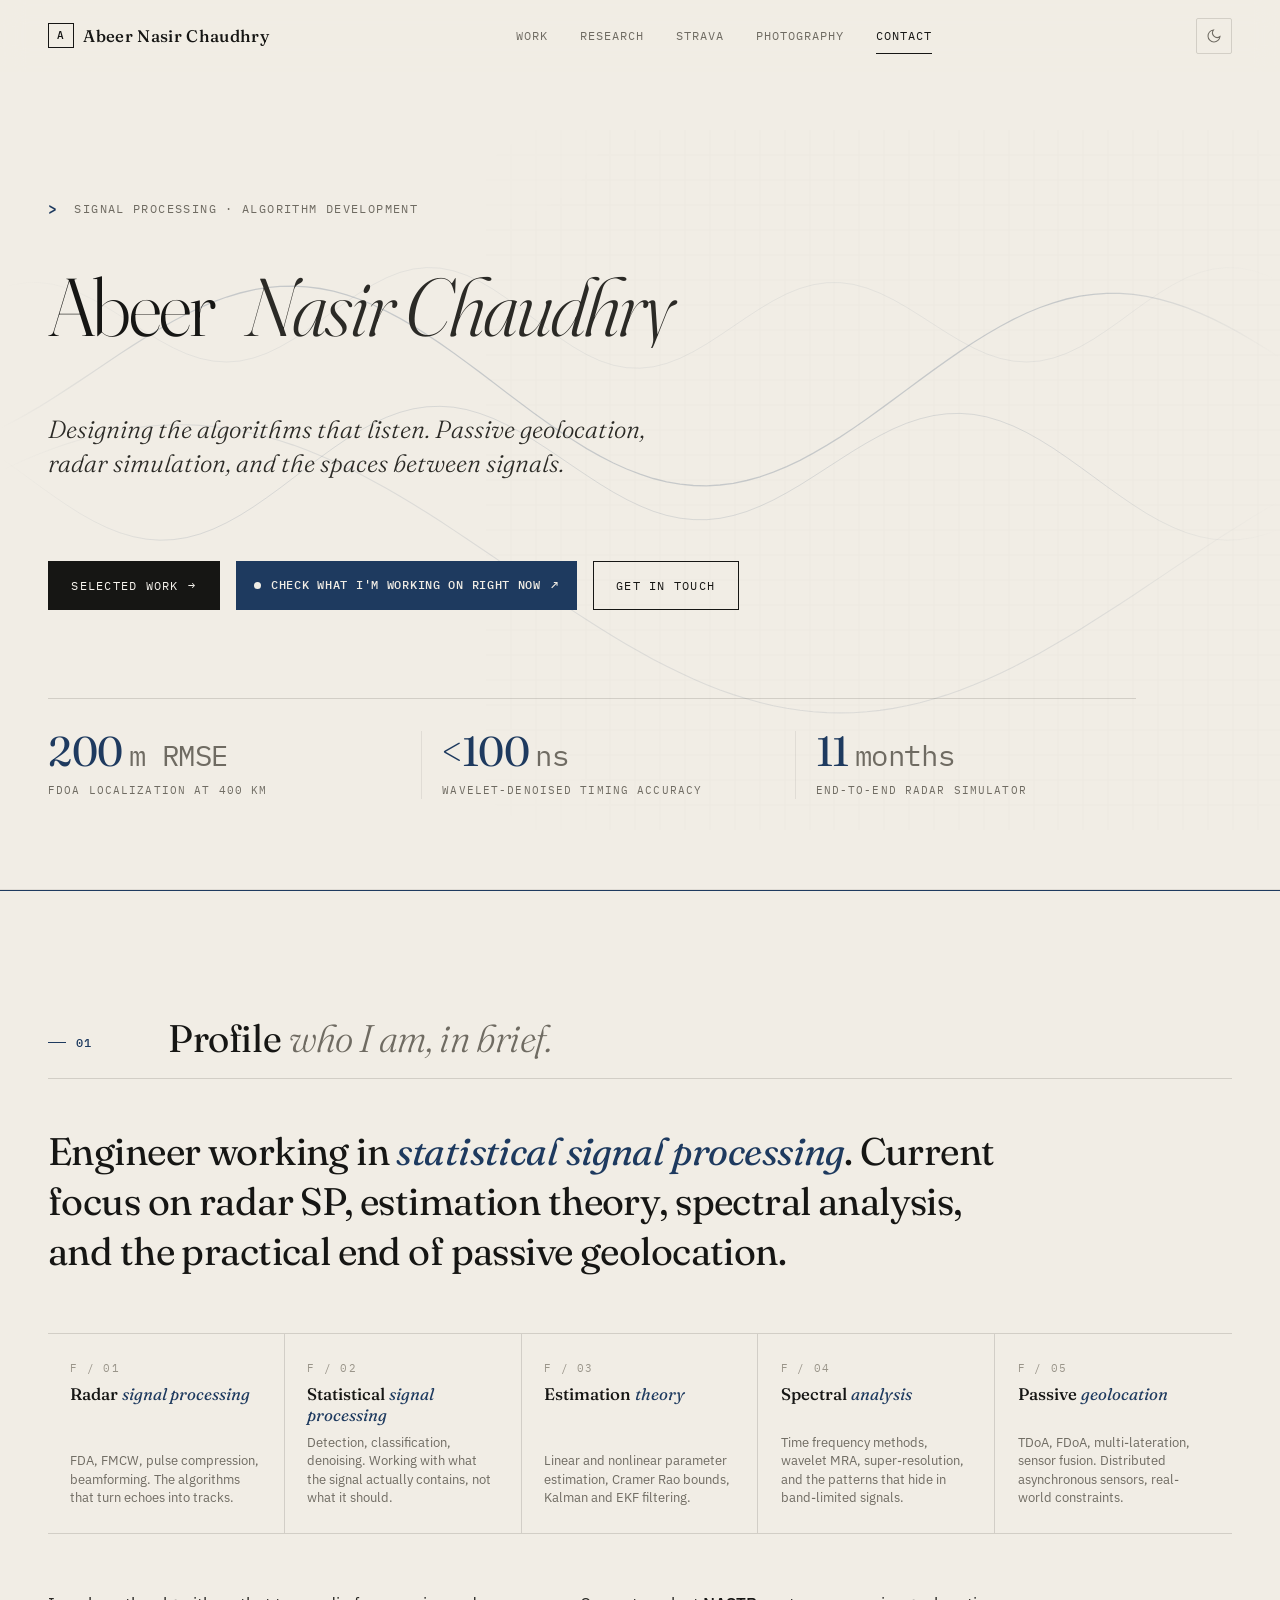
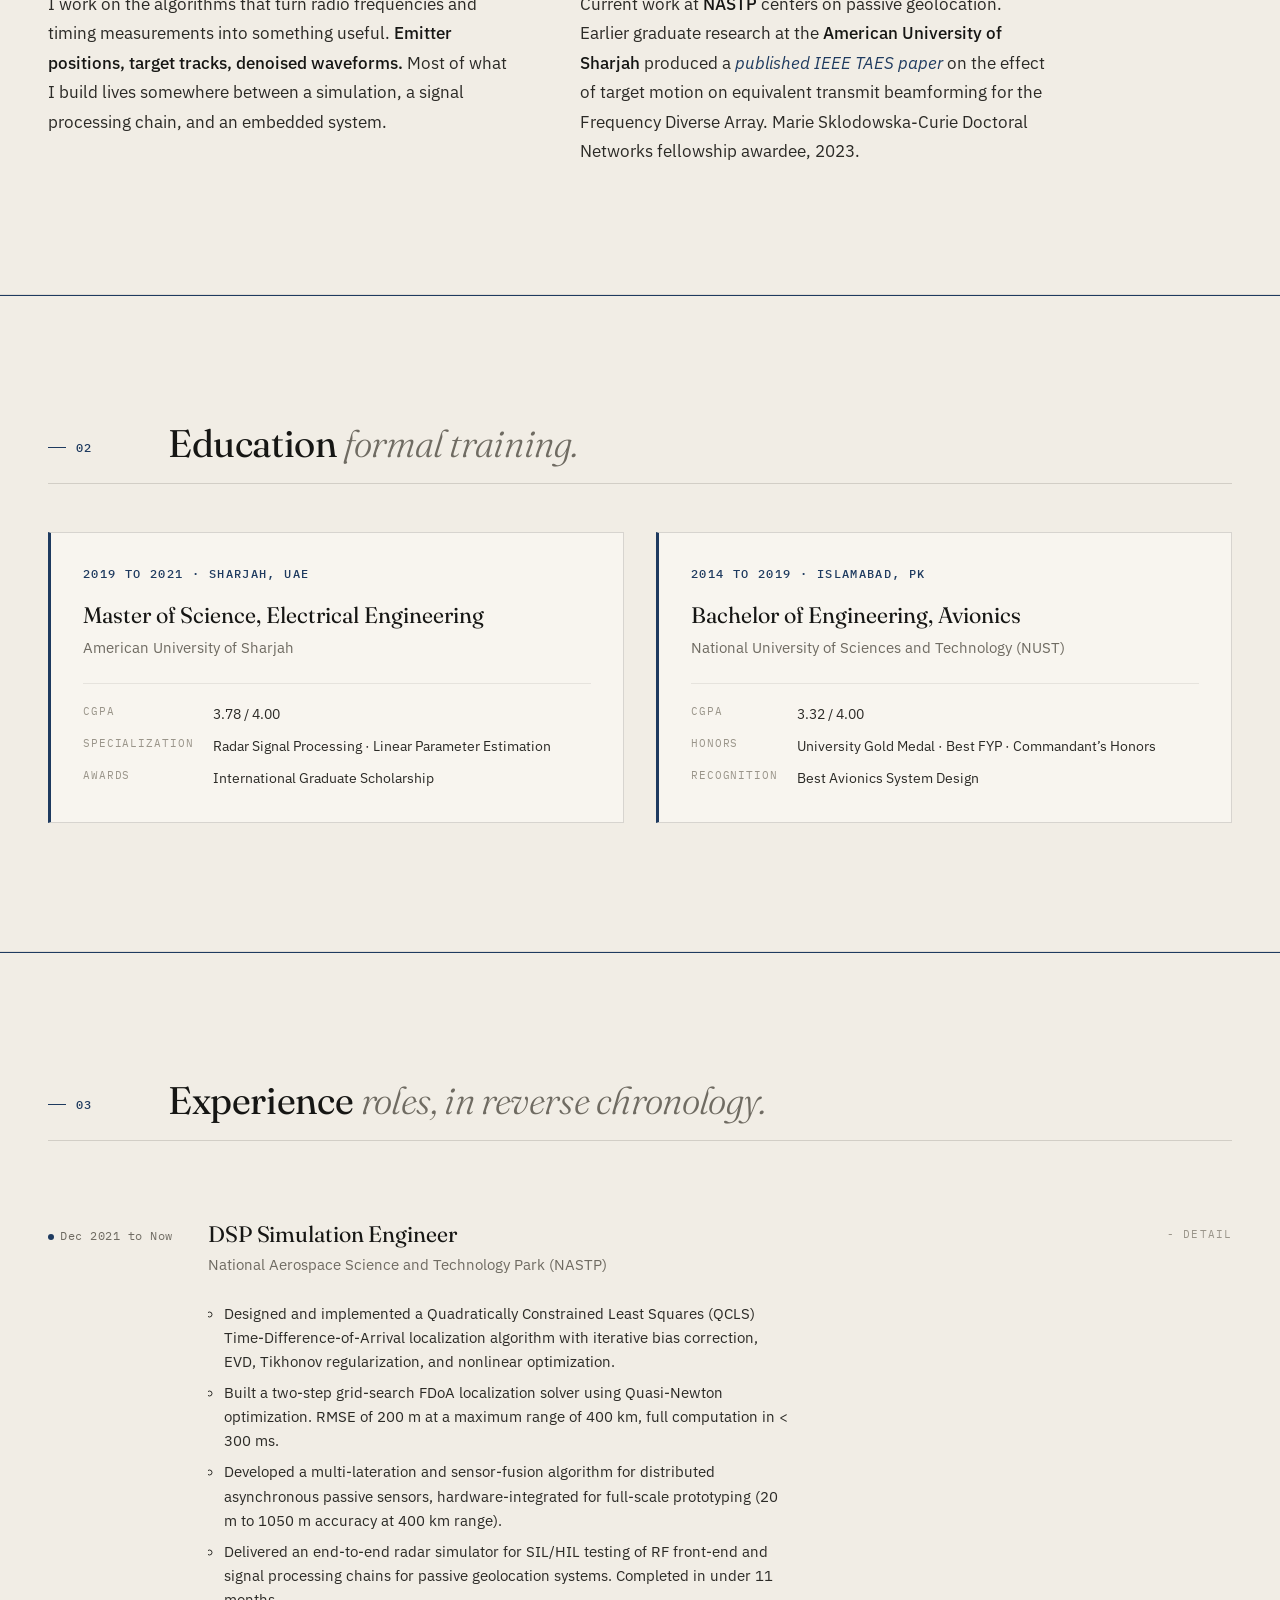
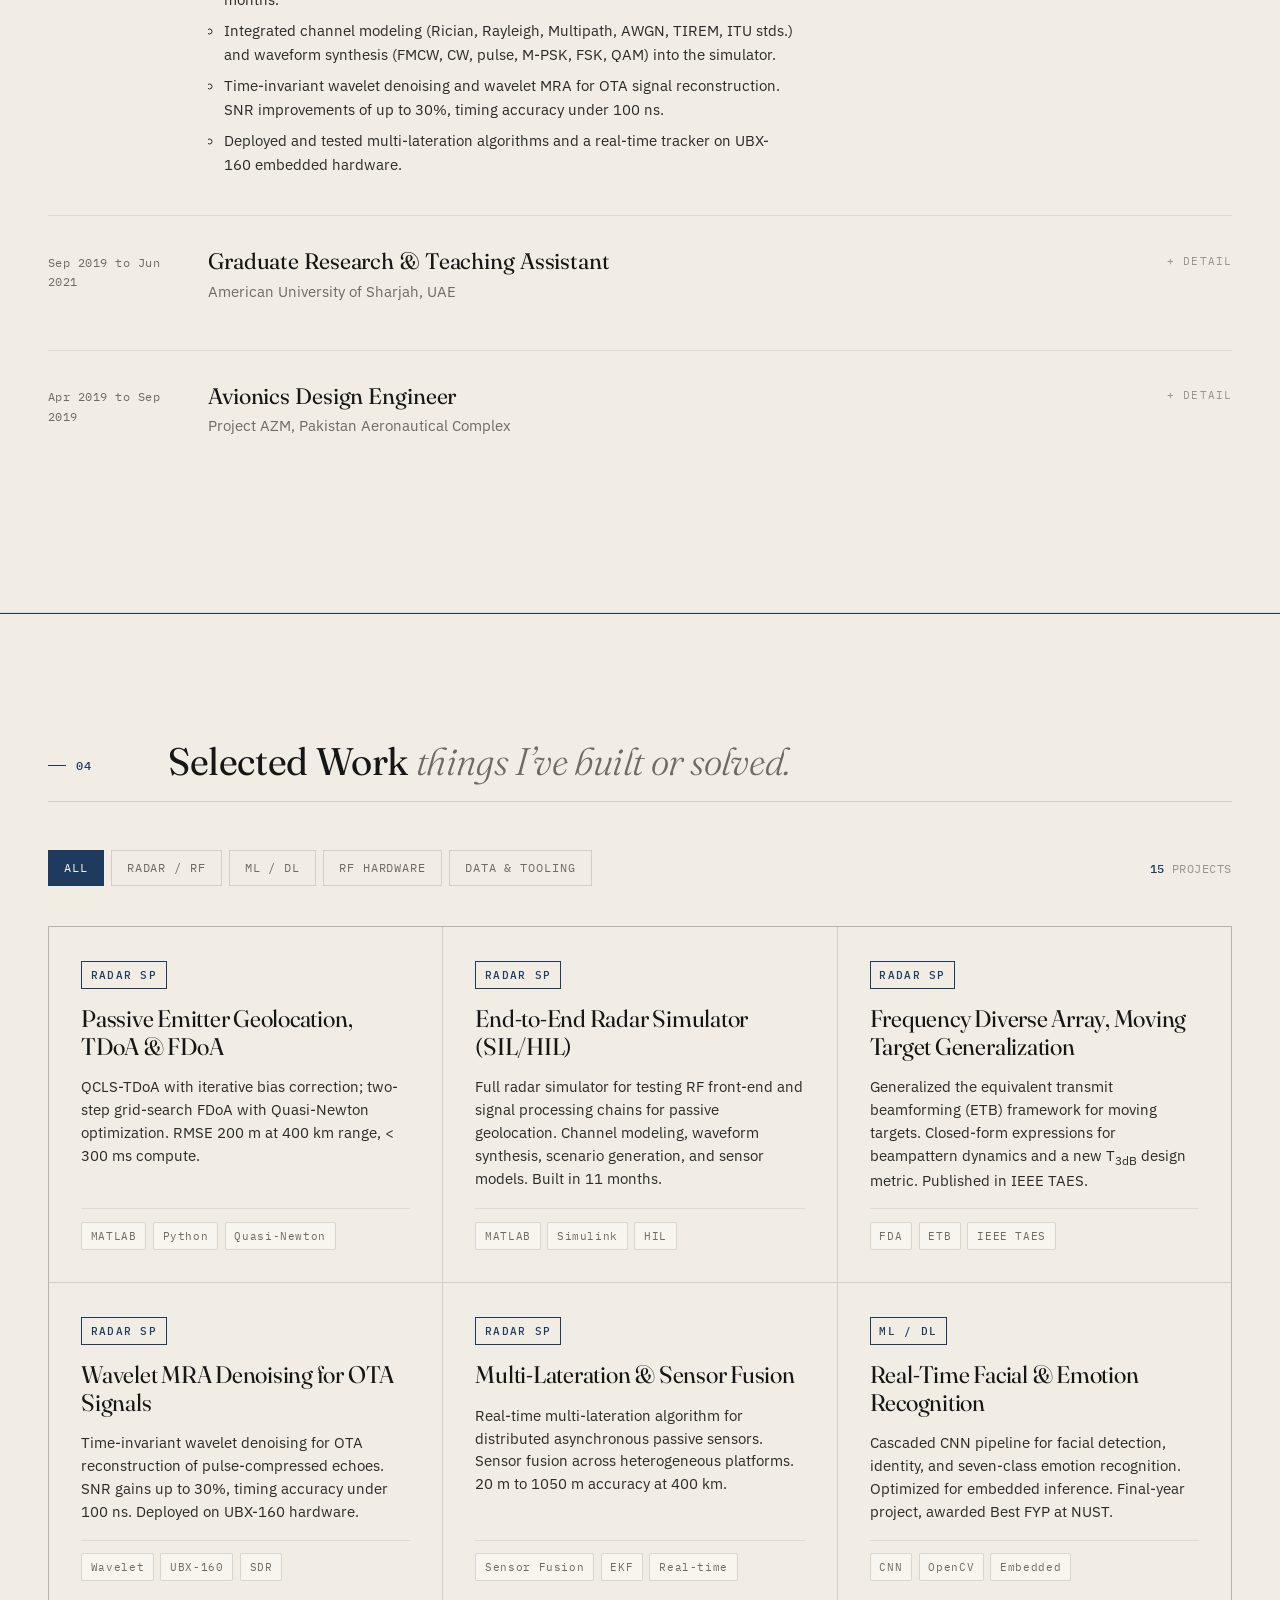
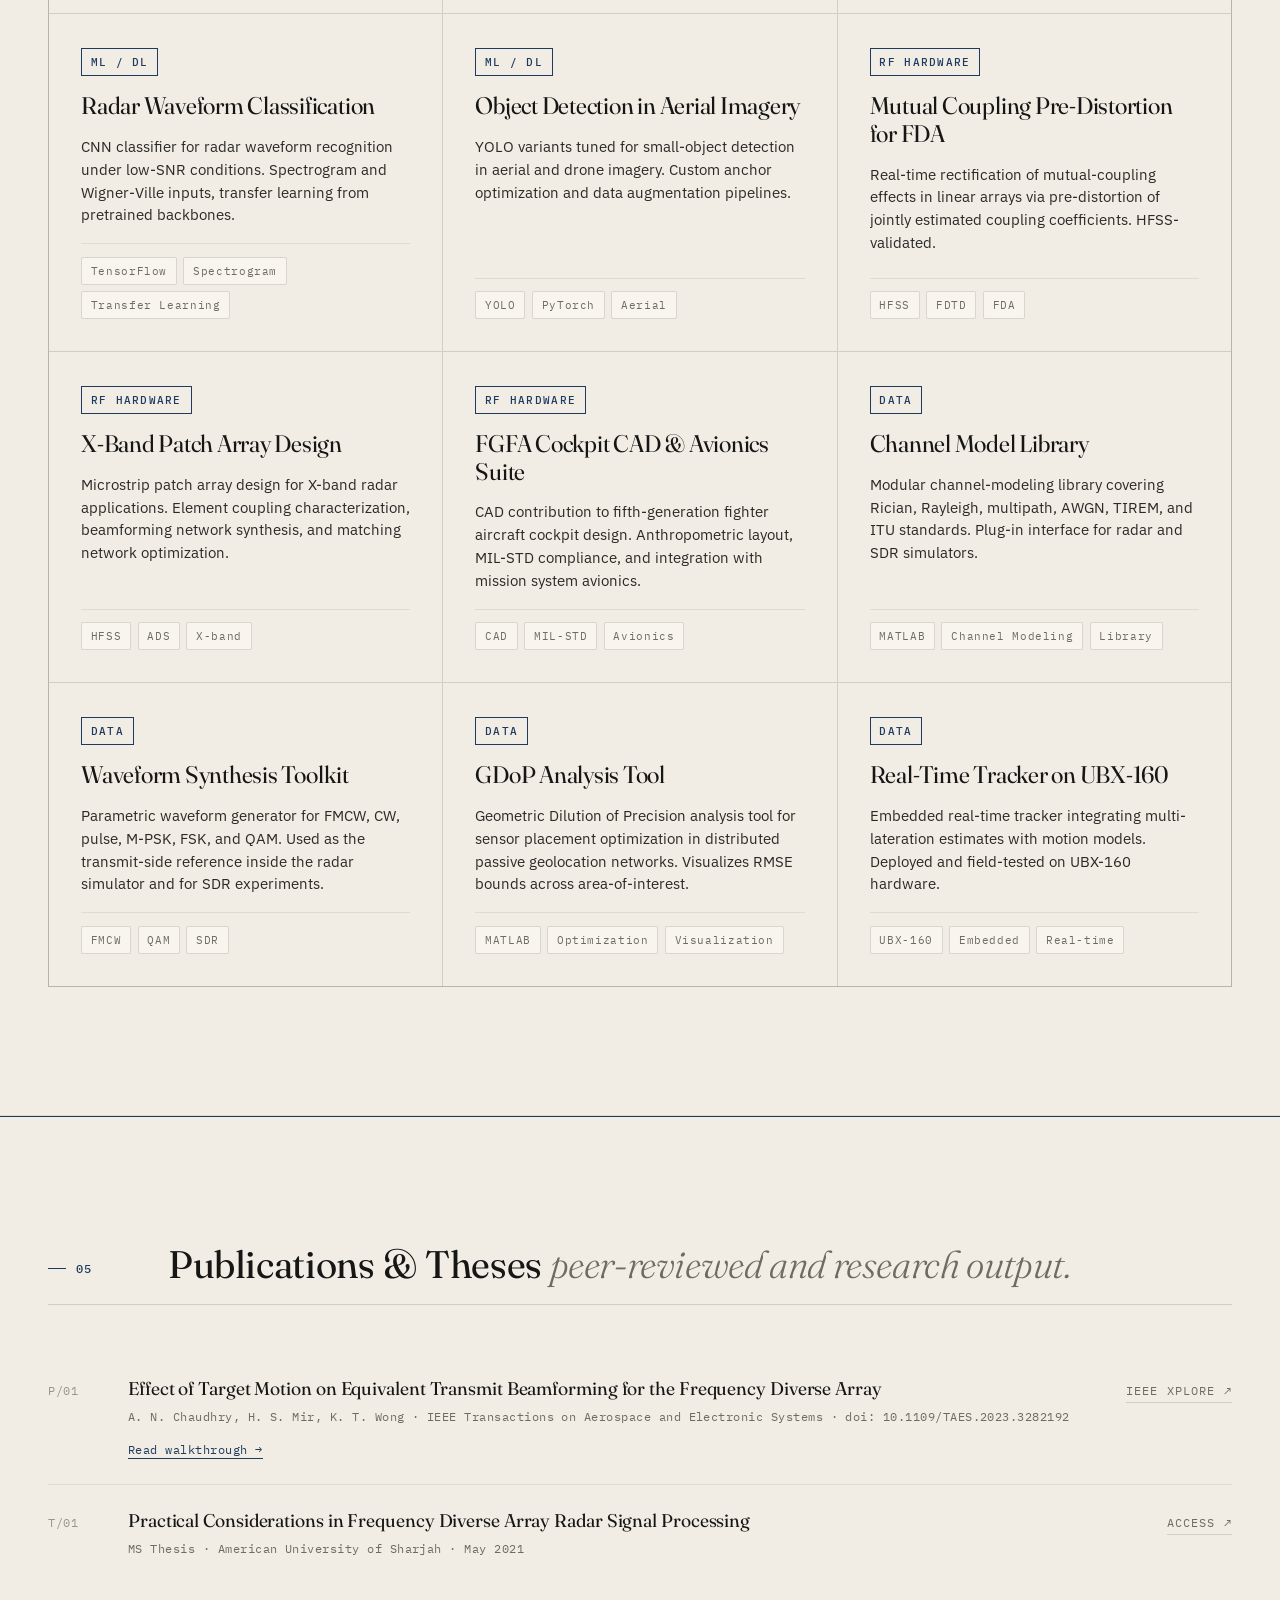
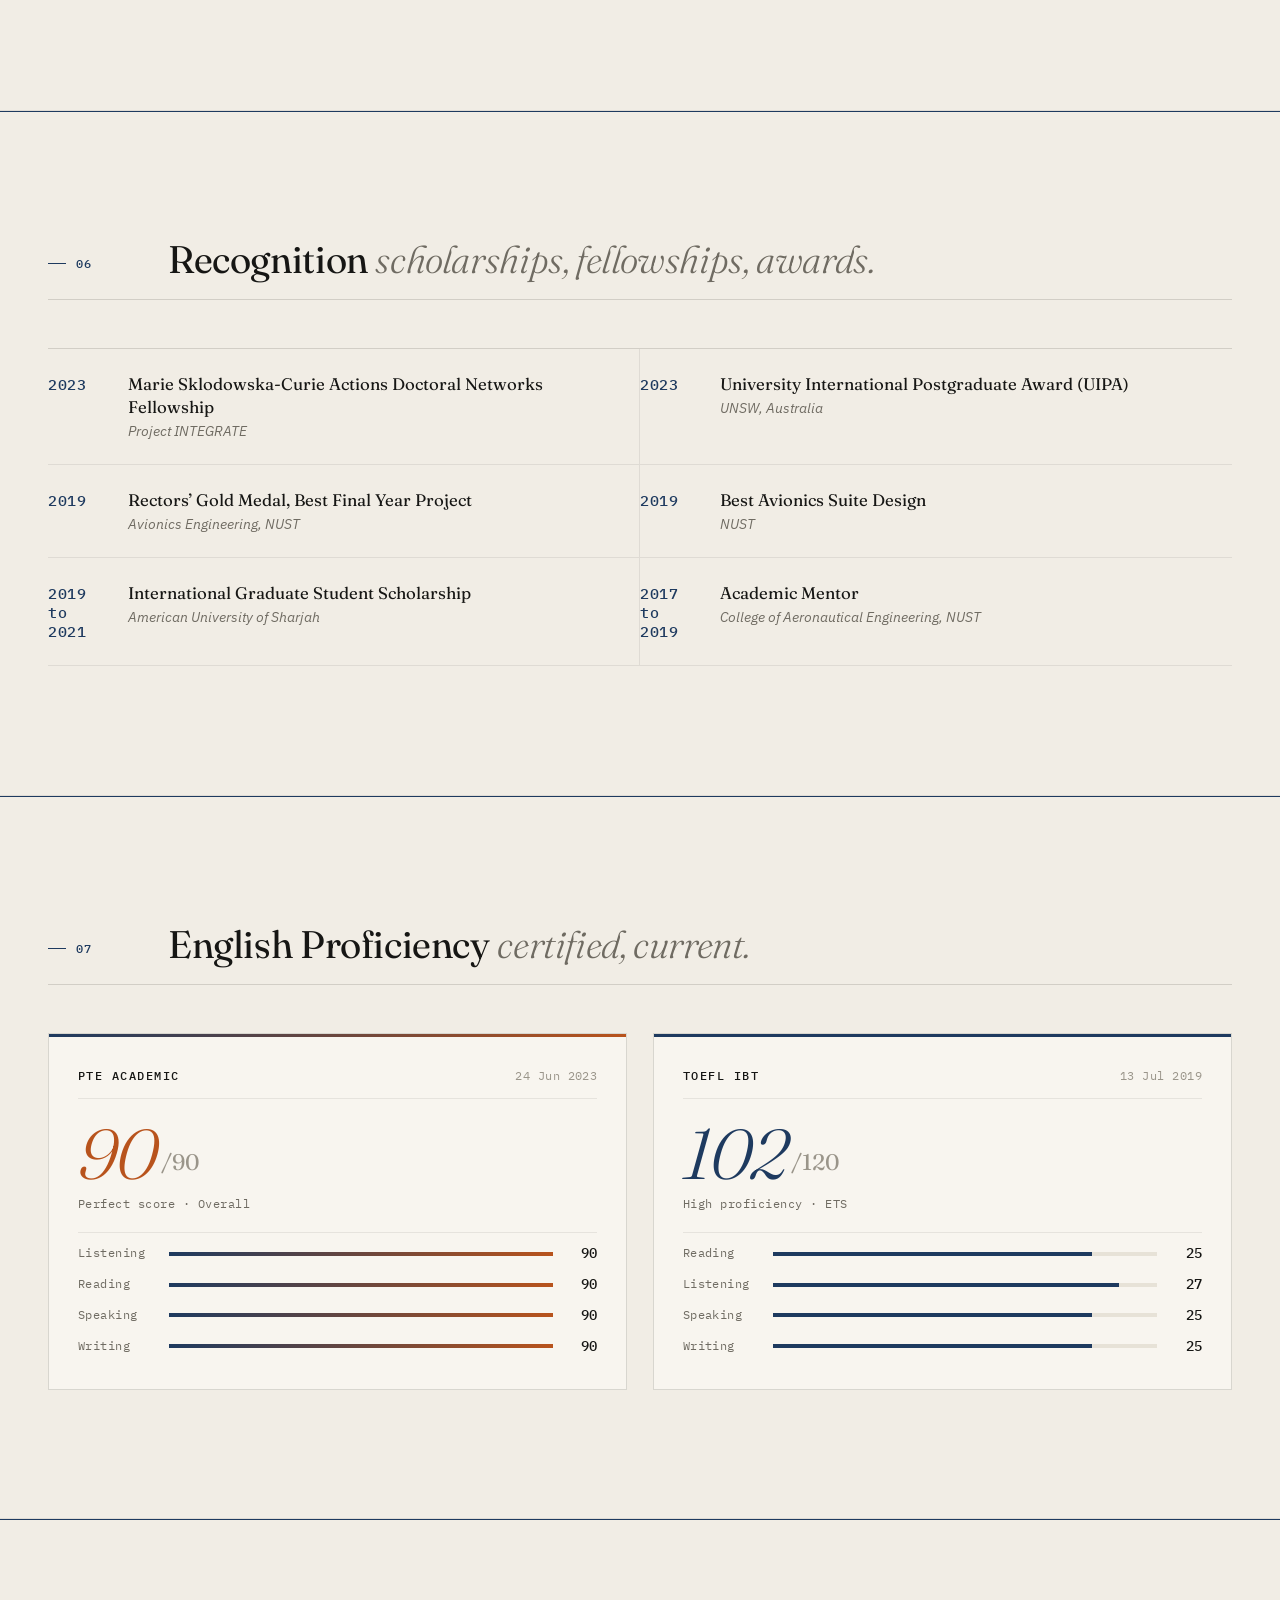
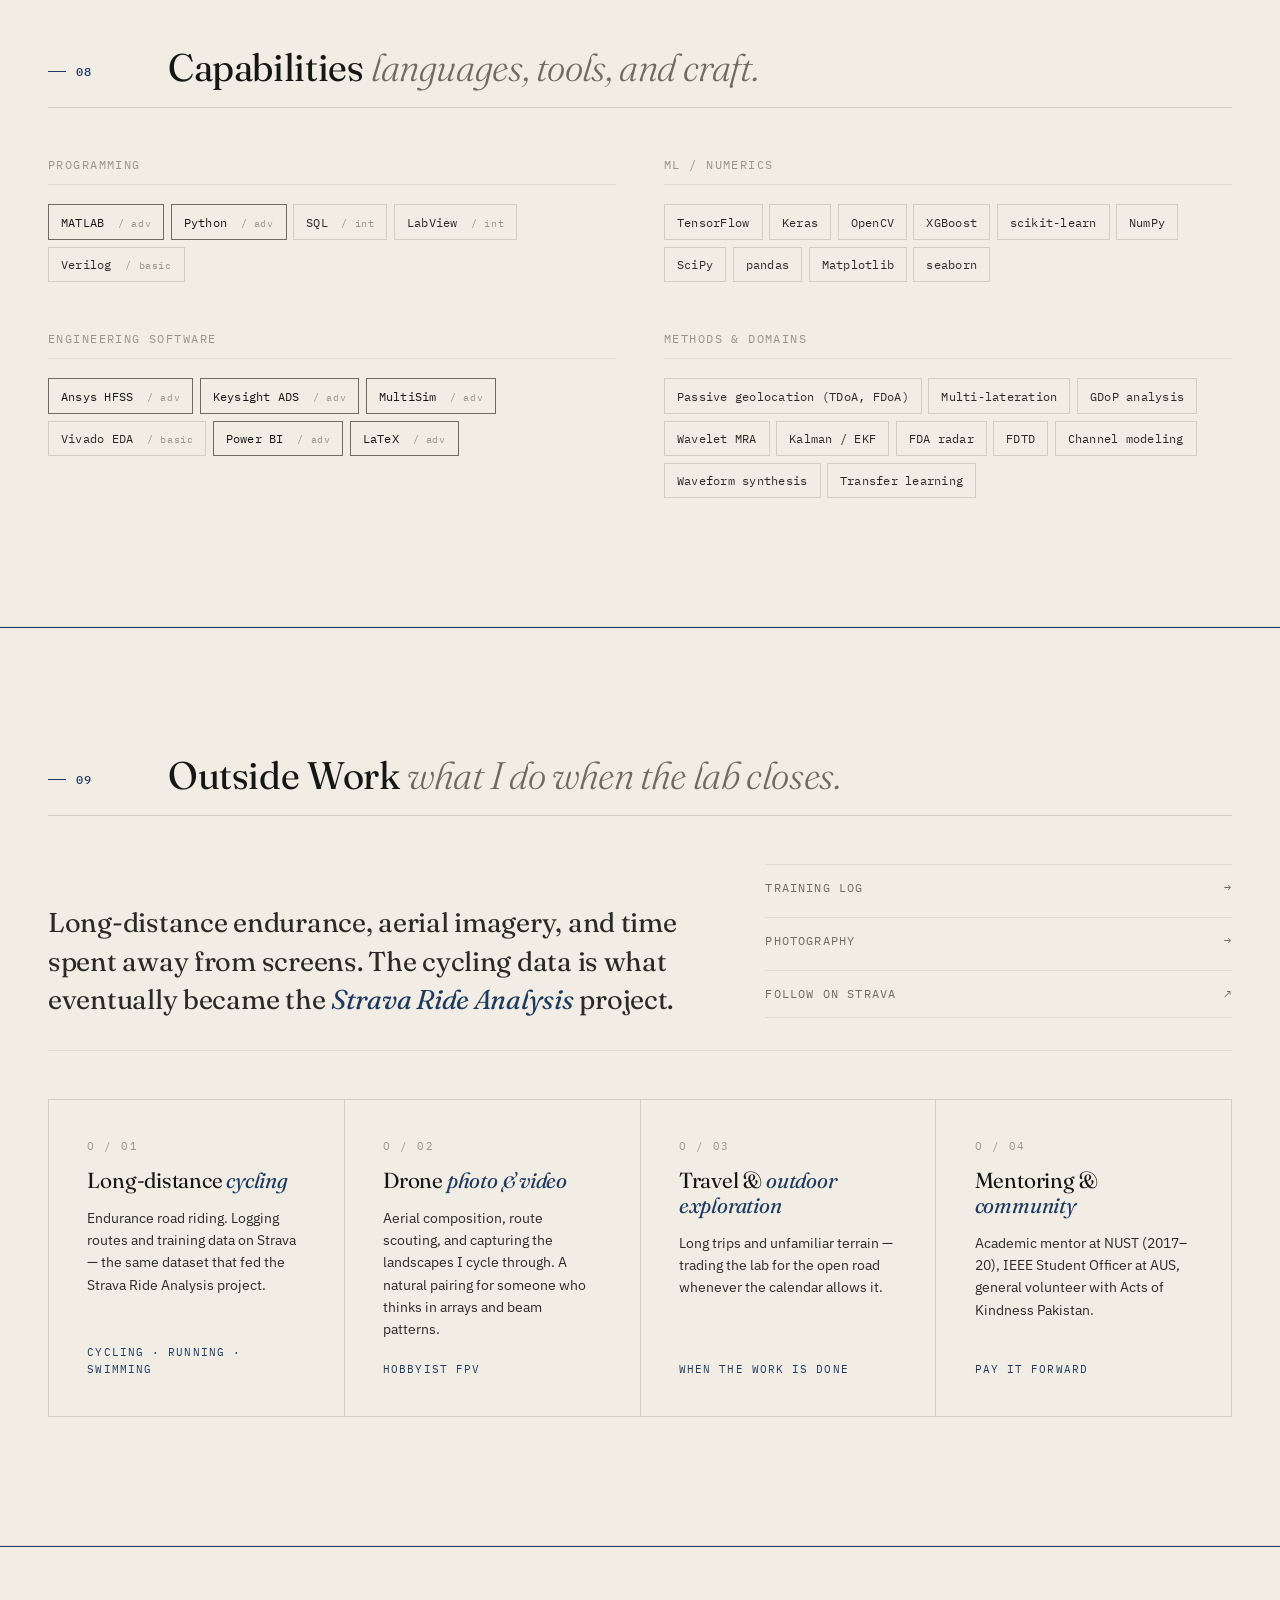
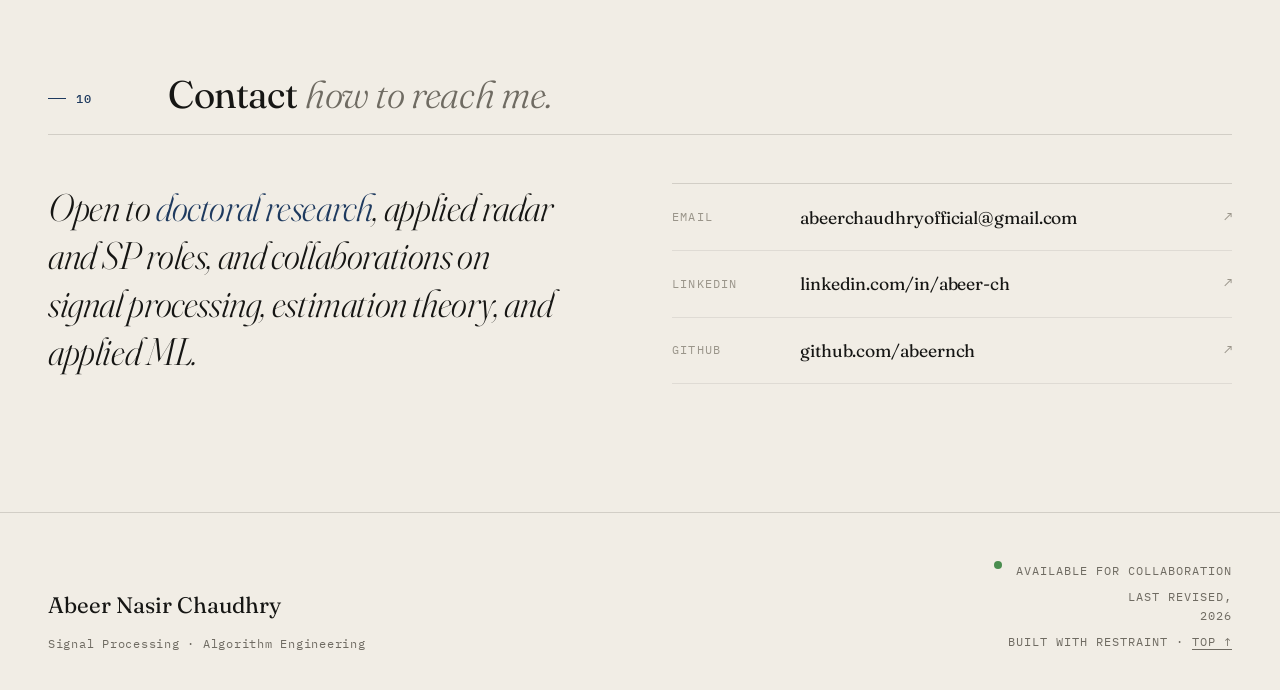
==== index.html @ ba949cbe "Rewrite portfolio site" ====
<!DOCTYPE html>
<html lang="en">
<head>
  <meta charset="UTF-8" />
  <meta name="viewport" content="width=device-width, initial-scale=1.0" />
  <title>Abeer Nasir Chaudhry · Signal Processing &amp; Algorithm Engineer</title>
  <meta name="description" content="Abeer Nasir Chaudhry. Signal processing and algorithm development engineer. Radar SP, statistical signal processing, estimation theory, spectral analysis, and geolocation." />
  <link rel="stylesheet" href="styles.css" />
  <link rel="icon" href="data:image/svg+xml,%3Csvg xmlns='http://www.w3.org/2000/svg' viewBox='0 0 32 32'%3E%3Crect width='32' height='32' fill='%23F1EDE5'/%3E%3Ctext x='16' y='22' text-anchor='middle' font-family='Georgia,serif' font-size='18' fill='%23161614'%3EA%3C/text%3E%3C/svg%3E" />
  <script>
    (function() {
      var stored = localStorage.getItem('theme');
      var sysDark = window.matchMedia && window.matchMedia('(prefers-color-scheme: dark)').matches;
      var theme = stored || (sysDark ? 'dark' : 'light');
      document.documentElement.setAttribute('data-theme', theme);
    })();
  </script>
</head>
<body>

  <!-- ============== AMBIENT SIGNAL BACKGROUND ============== -->
  <div class="ambient-signal" aria-hidden="true">
    <svg viewBox="0 0 1440 900" preserveAspectRatio="none">
      <defs>
        <linearGradient id="signalFade" x1="0" y1="0" x2="1" y2="0">
          <stop offset="0%" stop-color="currentColor" stop-opacity="0"/>
          <stop offset="15%" stop-color="currentColor" stop-opacity="1"/>
          <stop offset="85%" stop-color="currentColor" stop-opacity="1"/>
          <stop offset="100%" stop-color="currentColor" stop-opacity="0"/>
        </linearGradient>
      </defs>
      <path class="ambient-wave w1" d="" stroke="url(#signalFade)"/>
      <path class="ambient-wave w2" d="" stroke="url(#signalFade)"/>
      <path class="ambient-wave w3" d="" stroke="url(#signalFade)"/>
      <path class="ambient-wave w4" d="" stroke="url(#signalFade)"/>
    </svg>
  </div>

  <!-- ============== HEADER ============== -->
  <header class="site-header">
    <nav class="nav" aria-label="Primary">
      <a href="index.html" class="brand">
        <span class="glyph">A</span>
        <span>Abeer Nasir Chaudhry</span>
      </a>
      <button class="nav-toggle" aria-label="Toggle navigation" aria-expanded="false"><span></span></button>
      <div class="nav-links" id="navLinks">
        <a href="#work" class="active">Work</a>
        <a href="research.html">Research</a>
        <a href="strava.html">Strava</a>
        <a href="photography.html">Photography</a>
        <a href="#contact">Contact</a>
      </div>
      <button class="theme-toggle" id="themeToggle" aria-label="Toggle theme">
        <svg class="icon-moon" viewBox="0 0 24 24" fill="none" stroke="currentColor" stroke-width="1.6"><path d="M21 12.79A9 9 0 1 1 11.21 3 7 7 0 0 0 21 12.79z"/></svg>
        <svg class="icon-sun" viewBox="0 0 24 24" fill="none" stroke="currentColor" stroke-width="1.6"><circle cx="12" cy="12" r="4"/><path d="M12 2v2M12 20v2M4.93 4.93l1.41 1.41M17.66 17.66l1.41 1.41M2 12h2M20 12h2M4.93 19.07l1.41-1.41M17.66 6.34l1.41-1.41"/></svg>
      </button>
    </nav>
  </header>

  <main>

    <!-- ============== HERO ============== -->
    <section class="hero">
      <div class="container">
        <div class="hero-grid reveal-stagger">

          <div class="hero-meta mono">
            <span class="caret">&gt;</span>
            <span>Signal Processing &middot; Algorithm Development</span>
          </div>

          <h1 class="hero-name">Abeer <span class="last">Nasir Chaudhry</span></h1>

          <p class="hero-tagline">
            Designing the algorithms that listen. Passive geolocation, radar simulation, and the spaces between signals.
          </p>

          <div class="hero-actions">
            <a href="#work" class="btn btn-primary">Selected Work <span class="arrow">→</span></a>
            <a href="https://github.com/abeernch" target="_blank" rel="noopener" class="btn-now">
              <span class="now-pulse"></span>
              Check what I'm working on right now
              <span class="arrow">↗</span>
            </a>
            <a href="#contact" class="btn">Get in Touch</a>
          </div>

          <div class="hero-figure">
            <div class="hero-stat">
              <div class="num">200<span class="unit">m RMSE</span></div>
              <div class="desc">FDoA Localization at 400 km</div>
            </div>
            <div class="hero-stat">
              <div class="num">&lt;100<span class="unit">ns</span></div>
              <div class="desc">Wavelet-Denoised Timing Accuracy</div>
            </div>
            <div class="hero-stat">
              <div class="num">11<span class="unit">months</span></div>
              <div class="desc">End-to-End Radar Simulator</div>
            </div>
          </div>

        </div>

        <div class="hero-signal" aria-hidden="true">
          <svg viewBox="0 0 900 700" preserveAspectRatio="none">
            <defs>
              <radialGradient id="heroSpot" cx="50%" cy="50%" r="50%">
                <stop offset="0%" stop-color="white" stop-opacity="1"/>
                <stop offset="55%" stop-color="white" stop-opacity="0.4"/>
                <stop offset="100%" stop-color="white" stop-opacity="0"/>
              </radialGradient>
              <linearGradient id="heroEdgeX" x1="0" y1="0" x2="1" y2="0">
                <stop offset="0%" stop-color="white" stop-opacity="0"/>
                <stop offset="18%" stop-color="white" stop-opacity="1"/>
                <stop offset="82%" stop-color="white" stop-opacity="1"/>
                <stop offset="100%" stop-color="white" stop-opacity="0"/>
              </linearGradient>
              <linearGradient id="heroEdgeY" x1="0" y1="0" x2="0" y2="1">
                <stop offset="0%" stop-color="white" stop-opacity="0"/>
                <stop offset="18%" stop-color="white" stop-opacity="1"/>
                <stop offset="82%" stop-color="white" stop-opacity="1"/>
                <stop offset="100%" stop-color="white" stop-opacity="0"/>
              </linearGradient>
              <mask id="heroEdgeMask">
                <rect width="900" height="700" fill="url(#heroEdgeX)"/>
                <rect width="900" height="700" fill="url(#heroEdgeY)" style="mix-blend-mode:multiply"/>
              </mask>
              <mask id="heroSpotMask">
                <circle class="hero-spot" cx="450" cy="350" r="0" fill="url(#heroSpot)"/>
              </mask>
            </defs>
            <g mask="url(#heroEdgeMask)">
              <g class="hero-warp">
                <g class="grid grid-base"><path d="M 0 25 L 900 25"/><path d="M 0 50 L 900 50"/><path d="M 0 75 L 900 75"/><path d="M 0 100 L 900 100"/><path d="M 0 125 L 900 125"/><path d="M 0 150 L 900 150"/><path d="M 0 175 L 900 175"/><path d="M 0 200 L 900 200"/><path d="M 0 225 L 900 225"/><path d="M 0 250 L 900 250"/><path d="M 0 275 L 900 275"/><path d="M 0 300 L 900 300"/><path d="M 0 325 L 900 325"/><path d="M 0 350 L 900 350"/><path d="M 0 375 L 900 375"/><path d="M 0 400 L 900 400"/><path d="M 0 425 L 900 425"/><path d="M 0 450 L 900 450"/><path d="M 0 475 L 900 475"/><path d="M 0 500 L 900 500"/><path d="M 0 525 L 900 525"/><path d="M 0 550 L 900 550"/><path d="M 0 575 L 900 575"/><path d="M 0 600 L 900 600"/><path d="M 0 625 L 900 625"/><path d="M 0 650 L 900 650"/><path d="M 0 675 L 900 675"/><path d="M 25 0 L 25 700"/><path d="M 50 0 L 50 700"/><path d="M 75 0 L 75 700"/><path d="M 100 0 L 100 700"/><path d="M 125 0 L 125 700"/><path d="M 150 0 L 150 700"/><path d="M 175 0 L 175 700"/><path d="M 200 0 L 200 700"/><path d="M 225 0 L 225 700"/><path d="M 250 0 L 250 700"/><path d="M 275 0 L 275 700"/><path d="M 300 0 L 300 700"/><path d="M 325 0 L 325 700"/><path d="M 350 0 L 350 700"/><path d="M 375 0 L 375 700"/><path d="M 400 0 L 400 700"/><path d="M 425 0 L 425 700"/><path d="M 450 0 L 450 700"/><path d="M 475 0 L 475 700"/><path d="M 500 0 L 500 700"/><path d="M 525 0 L 525 700"/><path d="M 550 0 L 550 700"/><path d="M 575 0 L 575 700"/><path d="M 600 0 L 600 700"/><path d="M 625 0 L 625 700"/><path d="M 650 0 L 650 700"/><path d="M 675 0 L 675 700"/><path d="M 700 0 L 700 700"/><path d="M 725 0 L 725 700"/><path d="M 750 0 L 750 700"/><path d="M 775 0 L 775 700"/><path d="M 800 0 L 800 700"/><path d="M 825 0 L 825 700"/><path d="M 850 0 L 850 700"/><path d="M 875 0 L 875 700"/></g>
                <g class="grid grid-spot" mask="url(#heroSpotMask)"><path d="M 0 25 L 900 25"/><path d="M 0 50 L 900 50"/><path d="M 0 75 L 900 75"/><path d="M 0 100 L 900 100"/><path d="M 0 125 L 900 125"/><path d="M 0 150 L 900 150"/><path d="M 0 175 L 900 175"/><path d="M 0 200 L 900 200"/><path d="M 0 225 L 900 225"/><path d="M 0 250 L 900 250"/><path d="M 0 275 L 900 275"/><path d="M 0 300 L 900 300"/><path d="M 0 325 L 900 325"/><path d="M 0 350 L 900 350"/><path d="M 0 375 L 900 375"/><path d="M 0 400 L 900 400"/><path d="M 0 425 L 900 425"/><path d="M 0 450 L 900 450"/><path d="M 0 475 L 900 475"/><path d="M 0 500 L 900 500"/><path d="M 0 525 L 900 525"/><path d="M 0 550 L 900 550"/><path d="M 0 575 L 900 575"/><path d="M 0 600 L 900 600"/><path d="M 0 625 L 900 625"/><path d="M 0 650 L 900 650"/><path d="M 0 675 L 900 675"/><path d="M 25 0 L 25 700"/><path d="M 50 0 L 50 700"/><path d="M 75 0 L 75 700"/><path d="M 100 0 L 100 700"/><path d="M 125 0 L 125 700"/><path d="M 150 0 L 150 700"/><path d="M 175 0 L 175 700"/><path d="M 200 0 L 200 700"/><path d="M 225 0 L 225 700"/><path d="M 250 0 L 250 700"/><path d="M 275 0 L 275 700"/><path d="M 300 0 L 300 700"/><path d="M 325 0 L 325 700"/><path d="M 350 0 L 350 700"/><path d="M 375 0 L 375 700"/><path d="M 400 0 L 400 700"/><path d="M 425 0 L 425 700"/><path d="M 450 0 L 450 700"/><path d="M 475 0 L 475 700"/><path d="M 500 0 L 500 700"/><path d="M 525 0 L 525 700"/><path d="M 550 0 L 550 700"/><path d="M 575 0 L 575 700"/><path d="M 600 0 L 600 700"/><path d="M 625 0 L 625 700"/><path d="M 650 0 L 650 700"/><path d="M 675 0 L 675 700"/><path d="M 700 0 L 700 700"/><path d="M 725 0 L 725 700"/><path d="M 750 0 L 750 700"/><path d="M 775 0 L 775 700"/><path d="M 800 0 L 800 700"/><path d="M 825 0 L 825 700"/><path d="M 850 0 L 850 700"/><path d="M 875 0 L 875 700"/></g>
              </g>
            </g>
          </svg>
        </div>

      </div>
    </section>

    <!-- ============== PROFILE ============== -->
    <section id="profile">
      <div class="container">
        <header class="section-head reveal">
          <div class="section-num">01</div>
          <h2 class="section-title">Profile <em>who I am, in brief.</em></h2>
        </header>

        <p class="profile-lead reveal">
          Engineer working in <em>statistical signal processing</em>. Current focus on radar SP, estimation theory, spectral analysis, and the practical end of passive geolocation.
        </p>

        <div class="profile-focus-strip reveal">
          <div class="profile-focus">
            <span class="profile-focus-num">F / 01</span>
            <span class="profile-focus-name">Radar <em>signal processing</em></span>
            <span class="profile-focus-desc">FDA, FMCW, pulse compression, beamforming. The algorithms that turn echoes into tracks.</span>
          </div>
          <div class="profile-focus">
            <span class="profile-focus-num">F / 02</span>
            <span class="profile-focus-name">Statistical <em>signal processing</em></span>
            <span class="profile-focus-desc">Detection, classification, denoising. Working with what the signal actually contains, not what it should.</span>
          </div>
          <div class="profile-focus">
            <span class="profile-focus-num">F / 03</span>
            <span class="profile-focus-name">Estimation <em>theory</em></span>
            <span class="profile-focus-desc">Linear and nonlinear parameter estimation, Cramer Rao bounds, Kalman and EKF filtering.</span>
          </div>
          <div class="profile-focus">
            <span class="profile-focus-num">F / 04</span>
            <span class="profile-focus-name">Spectral <em>analysis</em></span>
            <span class="profile-focus-desc">Time frequency methods, wavelet MRA, super-resolution, and the patterns that hide in band-limited signals.</span>
          </div>
          <div class="profile-focus">
            <span class="profile-focus-num">F / 05</span>
            <span class="profile-focus-name">Passive <em>geolocation</em></span>
            <span class="profile-focus-desc">TDoA, FDoA, multi-lateration, sensor fusion. Distributed asynchronous sensors, real-world constraints.</span>
          </div>
        </div>

        <div class="profile-prose reveal">
          <p>
            I work on the algorithms that turn radio frequencies and timing measurements into something useful. <strong>Emitter positions, target tracks, denoised waveforms.</strong> Most of what I build lives somewhere between a simulation, a signal processing chain, and an embedded system.
          </p>
          <p>
            Current work at <strong>NASTP</strong> centers on passive geolocation. Earlier graduate research at the <strong>American University of Sharjah</strong> produced a <em>published IEEE TAES paper</em> on the effect of target motion on equivalent transmit beamforming for the Frequency Diverse Array. Marie Sklodowska-Curie Doctoral Networks fellowship awardee, 2023.
          </p>
        </div>
      </div>
    </section>

    <!-- ============== EDUCATION ============== -->
    <section id="education">
      <div class="container">
        <header class="section-head reveal">
          <div class="section-num">02</div>
          <h2 class="section-title">Education <em>formal training.</em></h2>
        </header>

        <div class="edu-grid">
          <div class="edu-card reveal">
            <div class="label">2019 to 2021 &middot; Sharjah, UAE</div>
            <h3>Master of Science, Electrical Engineering</h3>
            <div class="school">American University of Sharjah</div>
            <dl>
              <dt>CGPA</dt><dd>3.78 / 4.00</dd>
              <dt>Specialization</dt><dd>Radar Signal Processing &middot; Linear Parameter Estimation</dd>
              <dt>Awards</dt><dd>International Graduate Scholarship</dd>
            </dl>
          </div>

          <div class="edu-card reveal">
            <div class="label">2014 to 2019 &middot; Islamabad, PK</div>
            <h3>Bachelor of Engineering, Avionics</h3>
            <div class="school">National University of Sciences and Technology (NUST)</div>
            <dl>
              <dt>CGPA</dt><dd>3.32 / 4.00</dd>
              <dt>Honors</dt><dd>University Gold Medal &middot; Best FYP &middot; Commandant&rsquo;s Honors</dd>
              <dt>Recognition</dt><dd>Best Avionics System Design</dd>
            </dl>
          </div>
        </div>
      </div>
    </section>

    <!-- ============== EXPERIENCE ============== -->
    <section id="experience">
      <div class="container">
        <header class="section-head reveal">
          <div class="section-num">03</div>
          <h2 class="section-title">Experience <em>roles, in reverse chronology.</em></h2>
        </header>

        <ul class="exp-list">

          <li class="exp-item open" data-exp>
            <div class="exp-period"><span class="now"></span>Dec 2021 to Now</div>
            <div>
              <h3 class="exp-role">DSP Simulation Engineer</h3>
              <div class="exp-org">National Aerospace Science and Technology Park (NASTP)</div>
              <div class="exp-detail">
                <ul>
                  <li>Designed and implemented a Quadratically Constrained Least Squares (QCLS) Time-Difference-of-Arrival localization algorithm with iterative bias correction, EVD, Tikhonov regularization, and nonlinear optimization.</li>
                  <li>Built a two-step grid-search FDoA localization solver using Quasi-Newton optimization. RMSE of 200 m at a maximum range of 400 km, full computation in &lt; 300 ms.</li>
                  <li>Developed a multi-lateration and sensor-fusion algorithm for distributed asynchronous passive sensors, hardware-integrated for full-scale prototyping (20 m to 1050 m accuracy at 400 km range).</li>
                  <li>Delivered an end-to-end radar simulator for SIL/HIL testing of RF front-end and signal processing chains for passive geolocation systems. Completed in under 11 months.</li>
                  <li>Integrated channel modeling (Rician, Rayleigh, Multipath, AWGN, TIREM, ITU stds.) and waveform synthesis (FMCW, CW, pulse, M-PSK, FSK, QAM) into the simulator.</li>
                  <li>Time-invariant wavelet denoising and wavelet MRA for OTA signal reconstruction. SNR improvements of up to 30%, timing accuracy under 100 ns.</li>
                  <li>Deployed and tested multi-lateration algorithms and a real-time tracker on UBX-160 embedded hardware.</li>
                </ul>
              </div>
            </div>
            <div class="exp-toggle">Detail</div>
          </li>

          <li class="exp-item" data-exp>
            <div class="exp-period">Sep 2019 to Jun 2021</div>
            <div>
              <h3 class="exp-role">Graduate Research &amp; Teaching Assistant</h3>
              <div class="exp-org">American University of Sharjah, UAE</div>
              <div class="exp-detail">
                <ul>
                  <li>Reviewed contemporary Frequency Diverse Array (FDA) literature; identified lapses in fundamental assumptions for FDA used as a primary radar transceiver with equivalent transmit beamforming.</li>
                  <li>Real-time rectification of mutual-coupling effects in arrays via pre-distortion of jointly estimated mutual coupling coefficients.</li>
                  <li>FDTD simulations in HFSS with closed boundary conditions to study FDA mutual coupling, neglecting the pattern multiplication effect by design.</li>
                  <li>Managed five undergraduate labs, graded coursework across eight courses, and ran seminars and workshops.</li>
                </ul>
              </div>
            </div>
            <div class="exp-toggle">Detail</div>
          </li>

          <li class="exp-item" data-exp>
            <div class="exp-period">Apr 2019 to Sep 2019</div>
            <div>
              <h3 class="exp-role">Avionics Design Engineer</h3>
              <div class="exp-org">Project AZM, Pakistan Aeronautical Complex</div>
              <div class="exp-detail">
                <ul>
                  <li>Member of the radar development team. Radar feasibility studies and performance simulations for an AESA radar.</li>
                  <li>CAD team contributor on aircraft cockpit design for FGFA, working within anthropometric and MIL-STD constraints.</li>
                </ul>
              </div>
            </div>
            <div class="exp-toggle">Detail</div>
          </li>

        </ul>
      </div>
    </section>

    <!-- ============== SELECTED WORK ============== -->
    <section id="work">
      <div class="container">
        <header class="section-head reveal">
          <div class="section-num">04</div>
          <h2 class="section-title">Selected Work <em>things I&rsquo;ve built or solved.</em></h2>
        </header>

        <div class="work-controls reveal">
          <div class="work-filter" id="workFilter">
            <button class="active" data-cat="all">All</button>
            <button data-cat="radar">Radar / RF</button>
            <button data-cat="ml">ML / DL</button>
            <button data-cat="rf">RF Hardware</button>
            <button data-cat="data">Data &amp; Tooling</button>
          </div>
          <div class="work-meta">
            <span id="workCount">15</span> projects
          </div>
        </div>

        <ul class="work-grid">
          <li class="work-card reveal" data-cat="radar">
            <div class="card-tag">Radar SP</div>
            <h3>Passive Emitter Geolocation, TDoA &amp; FDoA</h3>
            <p>QCLS-TDoA with iterative bias correction; two-step grid-search FDoA with Quasi-Newton optimization. RMSE 200 m at 400 km range, &lt; 300 ms compute.</p>
            <div class="card-meta"><span>MATLAB</span><span>Python</span><span>Quasi-Newton</span></div>
          </li>

          <li class="work-card reveal" data-cat="radar">
            <div class="card-tag">Radar SP</div>
            <h3>End-to-End Radar Simulator (SIL/HIL)</h3>
            <p>Full radar simulator for testing RF front-end and signal processing chains for passive geolocation. Channel modeling, waveform synthesis, scenario generation, and sensor models. Built in 11 months.</p>
            <div class="card-meta"><span>MATLAB</span><span>Simulink</span><span>HIL</span></div>
          </li>

          <li class="work-card reveal" data-cat="radar">
            <div class="card-tag">Radar SP</div>
            <h3>Frequency Diverse Array, Moving Target Generalization</h3>
            <p>Generalized the equivalent transmit beamforming (ETB) framework for moving targets. Closed-form expressions for beampattern dynamics and a new T<sub>3dB</sub> design metric. Published in IEEE TAES.</p>
            <div class="card-meta"><span>FDA</span><span>ETB</span><span>IEEE TAES</span></div>
          </li>

          <li class="work-card reveal" data-cat="radar">
            <div class="card-tag">Radar SP</div>
            <h3>Wavelet MRA Denoising for OTA Signals</h3>
            <p>Time-invariant wavelet denoising for OTA reconstruction of pulse-compressed echoes. SNR gains up to 30%, timing accuracy under 100 ns. Deployed on UBX-160 hardware.</p>
            <div class="card-meta"><span>Wavelet</span><span>UBX-160</span><span>SDR</span></div>
          </li>

          <li class="work-card reveal" data-cat="radar">
            <div class="card-tag">Radar SP</div>
            <h3>Multi-Lateration &amp; Sensor Fusion</h3>
            <p>Real-time multi-lateration algorithm for distributed asynchronous passive sensors. Sensor fusion across heterogeneous platforms. 20 m to 1050 m accuracy at 400 km.</p>
            <div class="card-meta"><span>Sensor Fusion</span><span>EKF</span><span>Real-time</span></div>
          </li>

          <li class="work-card reveal" data-cat="ml">
            <div class="card-tag">ML / DL</div>
            <h3>Real-Time Facial &amp; Emotion Recognition</h3>
            <p>Cascaded CNN pipeline for facial detection, identity, and seven-class emotion recognition. Optimized for embedded inference. Final-year project, awarded Best FYP at NUST.</p>
            <div class="card-meta"><span>CNN</span><span>OpenCV</span><span>Embedded</span></div>
          </li>

          <li class="work-card reveal" data-cat="ml">
            <div class="card-tag">ML / DL</div>
            <h3>Radar Waveform Classification</h3>
            <p>CNN classifier for radar waveform recognition under low-SNR conditions. Spectrogram and Wigner-Ville inputs, transfer learning from pretrained backbones.</p>
            <div class="card-meta"><span>TensorFlow</span><span>Spectrogram</span><span>Transfer Learning</span></div>
          </li>

          <li class="work-card reveal" data-cat="ml">
            <div class="card-tag">ML / DL</div>
            <h3>Object Detection in Aerial Imagery</h3>
            <p>YOLO variants tuned for small-object detection in aerial and drone imagery. Custom anchor optimization and data augmentation pipelines.</p>
            <div class="card-meta"><span>YOLO</span><span>PyTorch</span><span>Aerial</span></div>
          </li>

          <li class="work-card reveal" data-cat="rf">
            <div class="card-tag">RF Hardware</div>
            <h3>Mutual Coupling Pre-Distortion for FDA</h3>
            <p>Real-time rectification of mutual-coupling effects in linear arrays via pre-distortion of jointly estimated coupling coefficients. HFSS-validated.</p>
            <div class="card-meta"><span>HFSS</span><span>FDTD</span><span>FDA</span></div>
          </li>

          <li class="work-card reveal" data-cat="rf">
            <div class="card-tag">RF Hardware</div>
            <h3>X-Band Patch Array Design</h3>
            <p>Microstrip patch array design for X-band radar applications. Element coupling characterization, beamforming network synthesis, and matching network optimization.</p>
            <div class="card-meta"><span>HFSS</span><span>ADS</span><span>X-band</span></div>
          </li>

          <li class="work-card reveal" data-cat="rf">
            <div class="card-tag">RF Hardware</div>
            <h3>FGFA Cockpit CAD &amp; Avionics Suite</h3>
            <p>CAD contribution to fifth-generation fighter aircraft cockpit design. Anthropometric layout, MIL-STD compliance, and integration with mission system avionics.</p>
            <div class="card-meta"><span>CAD</span><span>MIL-STD</span><span>Avionics</span></div>
          </li>

          <li class="work-card reveal" data-cat="data">
            <div class="card-tag">Data</div>
            <h3>Channel Model Library</h3>
            <p>Modular channel-modeling library covering Rician, Rayleigh, multipath, AWGN, TIREM, and ITU standards. Plug-in interface for radar and SDR simulators.</p>
            <div class="card-meta"><span>MATLAB</span><span>Channel Modeling</span><span>Library</span></div>
          </li>

          <li class="work-card reveal" data-cat="data">
            <div class="card-tag">Data</div>
            <h3>Waveform Synthesis Toolkit</h3>
            <p>Parametric waveform generator for FMCW, CW, pulse, M-PSK, FSK, and QAM. Used as the transmit-side reference inside the radar simulator and for SDR experiments.</p>
            <div class="card-meta"><span>FMCW</span><span>QAM</span><span>SDR</span></div>
          </li>

          <li class="work-card reveal" data-cat="data">
            <div class="card-tag">Data</div>
            <h3>GDoP Analysis Tool</h3>
            <p>Geometric Dilution of Precision analysis tool for sensor placement optimization in distributed passive geolocation networks. Visualizes RMSE bounds across area-of-interest.</p>
            <div class="card-meta"><span>MATLAB</span><span>Optimization</span><span>Visualization</span></div>
          </li>

          <li class="work-card reveal" data-cat="data">
            <div class="card-tag">Data</div>
            <h3>Real-Time Tracker on UBX-160</h3>
            <p>Embedded real-time tracker integrating multi-lateration estimates with motion models. Deployed and field-tested on UBX-160 hardware.</p>
            <div class="card-meta"><span>UBX-160</span><span>Embedded</span><span>Real-time</span></div>
          </li>
        </ul>
      </div>
    </section>

    <!-- ============== PUBLICATIONS ============== -->
    <section id="publications">
      <div class="container">
        <header class="section-head reveal">
          <div class="section-num">05</div>
          <h2 class="section-title">Publications &amp; Theses <em>peer-reviewed and research output.</em></h2>
        </header>

        <ol class="pub-list">
          <li class="pub-item">
            <div class="pub-num">P/01</div>
            <div>
              <h3 class="pub-title">Effect of Target Motion on Equivalent Transmit Beamforming for the Frequency Diverse Array</h3>
              <div class="pub-meta">A. N. Chaudhry, H. S. Mir, K. T. Wong &middot; IEEE Transactions on Aerospace and Electronic Systems &middot; doi: 10.1109/TAES.2023.3282192</div>
              <div class="pub-actions">
                <a class="pub-walkthrough" href="research.html">Read walkthrough →</a>
              </div>
            </div>
            <a class="pub-link" href="https://doi.org/10.1109/TAES.2023.3282192" target="_blank" rel="noopener">IEEE Xplore ↗</a>
          </li>
          <li class="pub-item">
            <div class="pub-num">T/01</div>
            <div>
              <h3 class="pub-title">Practical Considerations in Frequency Diverse Array Radar Signal Processing</h3>
              <div class="pub-meta">MS Thesis &middot; American University of Sharjah &middot; May 2021</div>
            </div>
            <a class="pub-link" href="https://github.com/abeernch" target="_blank" rel="noopener">Access ↗</a>
          </li>
        </ol>
      </div>
    </section>

    <!-- ============== RECOGNITION ============== -->
    <section id="recognition">
      <div class="container">
        <header class="section-head reveal">
          <div class="section-num">06</div>
          <h2 class="section-title">Recognition <em>scholarships, fellowships, awards.</em></h2>
        </header>

        <ul class="rec-list">
          <li>
            <div class="rec-year">2023</div>
            <div class="rec-title">Marie Sklodowska-Curie Actions Doctoral Networks Fellowship<em>Project INTEGRATE</em></div>
          </li>
          <li>
            <div class="rec-year">2023</div>
            <div class="rec-title">University International Postgraduate Award (UIPA)<em>UNSW, Australia</em></div>
          </li>
          <li>
            <div class="rec-year">2019</div>
            <div class="rec-title">Rectors&rsquo; Gold Medal, Best Final Year Project<em>Avionics Engineering, NUST</em></div>
          </li>
          <li>
            <div class="rec-year">2019</div>
            <div class="rec-title">Best Avionics Suite Design<em>NUST</em></div>
          </li>
          <li>
            <div class="rec-year">2019 to 2021</div>
            <div class="rec-title">International Graduate Student Scholarship<em>American University of Sharjah</em></div>
          </li>
          <li>
            <div class="rec-year">2017 to 2019</div>
            <div class="rec-title">Academic Mentor<em>College of Aeronautical Engineering, NUST</em></div>
          </li>
        </ul>
      </div>
    </section>

    <!-- ============== ENGLISH PROFICIENCY ============== -->
    <section id="english-proficiency">
      <div class="container">
        <header class="section-head reveal">
          <div class="section-num">07</div>
          <h2 class="section-title">English Proficiency <em>certified, current.</em></h2>
        </header>

        <div class="lang-grid">
          <article class="lang-card pte reveal">
            <div class="lang-card-head">
              <span class="lang-test">PTE Academic</span>
              <span class="lang-date">24 Jun 2023</span>
            </div>
            <div class="lang-overall">
              <span class="lang-score">90<span class="of">/90</span></span>
              <span class="lang-grade">Perfect score &middot; Overall</span>
            </div>
            <div class="lang-breakdown">
              <div class="lang-skill"><span class="lang-skill-label">Listening</span><span class="lang-skill-bar"><span class="bar-fill" style="--pct:100%"></span></span><span class="lang-skill-num">90</span></div>
              <div class="lang-skill"><span class="lang-skill-label">Reading</span><span class="lang-skill-bar"><span class="bar-fill" style="--pct:100%"></span></span><span class="lang-skill-num">90</span></div>
              <div class="lang-skill"><span class="lang-skill-label">Speaking</span><span class="lang-skill-bar"><span class="bar-fill" style="--pct:100%"></span></span><span class="lang-skill-num">90</span></div>
              <div class="lang-skill"><span class="lang-skill-label">Writing</span><span class="lang-skill-bar"><span class="bar-fill" style="--pct:100%"></span></span><span class="lang-skill-num">90</span></div>
            </div>
          </article>

          <article class="lang-card toefl reveal">
            <div class="lang-card-head">
              <span class="lang-test">TOEFL iBT</span>
              <span class="lang-date">13 Jul 2019</span>
            </div>
            <div class="lang-overall">
              <span class="lang-score">102<span class="of">/120</span></span>
              <span class="lang-grade">High proficiency &middot; ETS</span>
            </div>
            <div class="lang-breakdown">
              <div class="lang-skill"><span class="lang-skill-label">Reading</span><span class="lang-skill-bar"><span class="bar-fill" style="--pct:83%"></span></span><span class="lang-skill-num">25</span></div>
              <div class="lang-skill"><span class="lang-skill-label">Listening</span><span class="lang-skill-bar"><span class="bar-fill" style="--pct:90%"></span></span><span class="lang-skill-num">27</span></div>
              <div class="lang-skill"><span class="lang-skill-label">Speaking</span><span class="lang-skill-bar"><span class="bar-fill" style="--pct:83%"></span></span><span class="lang-skill-num">25</span></div>
              <div class="lang-skill"><span class="lang-skill-label">Writing</span><span class="lang-skill-bar"><span class="bar-fill" style="--pct:83%"></span></span><span class="lang-skill-num">25</span></div>
            </div>
          </article>
        </div>
      </div>
    </section>

    <!-- ============== CAPABILITIES ============== -->
    <section id="capabilities">
      <div class="container">
        <header class="section-head reveal">
          <div class="section-num">08</div>
          <h2 class="section-title">Capabilities <em>languages, tools, and craft.</em></h2>
        </header>

        <div class="cap-grid">
          <div class="cap-block reveal">
            <h4>Programming</h4>
            <ul class="cap-list">
              <li class="adv">MATLAB <span class="level">/ adv</span></li>
              <li class="adv">Python <span class="level">/ adv</span></li>
              <li>SQL <span class="level">/ int</span></li>
              <li>LabView <span class="level">/ int</span></li>
              <li>Verilog <span class="level">/ basic</span></li>
            </ul>
          </div>
          <div class="cap-block reveal">
            <h4>ML / Numerics</h4>
            <ul class="cap-list">
              <li>TensorFlow</li><li>Keras</li><li>OpenCV</li><li>XGBoost</li>
              <li>scikit-learn</li><li>NumPy</li><li>SciPy</li><li>pandas</li>
              <li>Matplotlib</li><li>seaborn</li>
            </ul>
          </div>
          <div class="cap-block reveal">
            <h4>Engineering Software</h4>
            <ul class="cap-list">
              <li class="adv">Ansys HFSS <span class="level">/ adv</span></li>
              <li class="adv">Keysight ADS <span class="level">/ adv</span></li>
              <li class="adv">MultiSim <span class="level">/ adv</span></li>
              <li>Vivado EDA <span class="level">/ basic</span></li>
              <li class="adv">Power BI <span class="level">/ adv</span></li>
              <li class="adv">LaTeX <span class="level">/ adv</span></li>
            </ul>
          </div>
          <div class="cap-block reveal">
            <h4>Methods &amp; Domains</h4>
            <ul class="cap-list">
              <li>Passive geolocation (TDoA, FDoA)</li>
              <li>Multi-lateration</li>
              <li>GDoP analysis</li>
              <li>Wavelet MRA</li>
              <li>Kalman / EKF</li>
              <li>FDA radar</li>
              <li>FDTD</li>
              <li>Channel modeling</li>
              <li>Waveform synthesis</li>
              <li>Transfer learning</li>
            </ul>
          </div>
        </div>
      </div>
    </section>

    <!-- ============== OUTSIDE WORK ============== -->
    <section id="outside">
      <div class="container">
        <header class="section-head reveal">
          <div class="section-num">09</div>
          <h2 class="section-title">Outside Work <em>what I do when the lab closes.</em></h2>
        </header>

        <div class="outside-intro reveal">
          <p class="outside-lead">
            Long-distance endurance, aerial imagery, and time spent away from screens. The cycling data is what eventually became the <em>Strava Ride Analysis</em> project.
          </p>
          <div class="outside-links">
            <a class="outside-link" href="strava.html">
              <span>Training log</span>
              <span class="arr">→</span>
            </a>
            <a class="outside-link" href="photography.html">
              <span>Photography</span>
              <span class="arr">→</span>
            </a>
            <a class="outside-link outside-link-ext" href="https://www.strava.com/athletes/29825060" target="_blank" rel="noopener">
              <span>Follow on Strava</span>
              <span class="arr">↗</span>
            </a>
          </div>
        </div>

        <div class="outside-grid reveal">
          <article class="outside-cell">
            <span class="outside-num">O / 01</span>
            <h3>Long-distance <em>cycling</em></h3>
            <p>Endurance road riding. Logging routes and training data on Strava &mdash; the same dataset that fed the Strava Ride Analysis project.</p>
            <span class="outside-meta">Cycling &middot; Running &middot; Swimming</span>
          </article>

          <article class="outside-cell">
            <span class="outside-num">O / 02</span>
            <h3>Drone <em>photo &amp; video</em></h3>
            <p>Aerial composition, route scouting, and capturing the landscapes I cycle through. A natural pairing for someone who thinks in arrays and beam patterns.</p>
            <span class="outside-meta">Hobbyist FPV</span>
          </article>

          <article class="outside-cell">
            <span class="outside-num">O / 03</span>
            <h3>Travel &amp; <em>outdoor exploration</em></h3>
            <p>Long trips and unfamiliar terrain &mdash; trading the lab for the open road whenever the calendar allows it.</p>
            <span class="outside-meta">When the work is done</span>
          </article>

          <article class="outside-cell">
            <span class="outside-num">O / 04</span>
            <h3>Mentoring &amp; <em>community</em></h3>
            <p>Academic mentor at NUST (2017&ndash;20), IEEE Student Officer at AUS, general volunteer with Acts of Kindness Pakistan.</p>
            <span class="outside-meta">Pay it forward</span>
          </article>
        </div>
      </div>
    </section>

    <!-- ============== CONTACT ============== -->
    <section id="contact">
      <div class="container">
        <header class="section-head reveal">
          <div class="section-num">10</div>
          <h2 class="section-title">Contact <em>how to reach me.</em></h2>
        </header>

        <div class="contact-grid">
          <p class="contact-pitch reveal">
            Open to <em>doctoral research</em>, applied radar and SP roles, and collaborations on signal processing, estimation theory, and applied ML.
          </p>

          <ul class="contact-list reveal-stagger">
            <li>
              <a href="mailto:abeerchaudhryofficial@gmail.com">
                <span class="channel">Email</span>
                <span class="value">abeerchaudhryofficial@gmail.com</span>
                <span class="arr">↗</span>
              </a>
            </li>
            <li>
              <a href="https://linkedin.com/in/abeer-ch/" target="_blank" rel="noopener">
                <span class="channel">LinkedIn</span>
                <span class="value">linkedin.com/in/abeer-ch</span>
                <span class="arr">↗</span>
              </a>
            </li>
            <li>
              <a href="https://github.com/abeernch" target="_blank" rel="noopener">
                <span class="channel">GitHub</span>
                <span class="value">github.com/abeernch</span>
                <span class="arr">↗</span>
              </a>
            </li>
          </ul>
        </div>
      </div>
    </section>

  </main>

  <footer class="site-footer">
    <div class="container">
      <div class="brand-block">Abeer Nasir Chaudhry<br/>
        <span style="font-family:var(--mono);font-size:0.78rem;color:var(--ink-muted);letter-spacing:0.06em;">Signal Processing &middot; Algorithm Engineering</span>
      </div>
      <div class="meta">
        <span><span class="signal-dot"></span> Available for collaboration</span>
        <span>Last revised, <span id="footerYear">2026</span></span>
        <span>Built with restraint &middot; <a href="#" style="border-bottom:1px solid currentColor;">Top ↑</a></span>
      </div>
    </div>
  </footer>

  <script src="main.js"></script>

</body>
</html>
---- styles.css ----
/* ============================================
   ABEER NASIR CHAUDHRY — Portfolio
   Design system & shared styles
   ============================================ */

@import url('https://fonts.googleapis.com/css2?family=Fraunces:ital,opsz,wght@0,9..144,300;0,9..144,400;0,9..144,500;0,9..144,600;1,9..144,400&family=IBM+Plex+Mono:wght@300;400;500;600&family=IBM+Plex+Sans:wght@300;400;500;600;700&display=swap');

/* ---------- Tokens ---------- */
:root {
  /* color */
  --bone:        #F1EDE5;
  --bone-light:  #F8F5EF;
  --bone-deep:   #E7E2D7;
  --ink:         #161614;
  --ink-soft:    #2B2A26;
  --ink-muted:   #6F6B62;
  --ink-faint:   #9A958A;
  --accent:      #1E3A5F;
  --accent-soft: #4A6E8F;
  --accent-deep: #142941;
  --accent-tint: #E8EEF5;
  --hairline:    rgba(22, 22, 20, 0.14);
  --hairline-2:  rgba(22, 22, 20, 0.08);
  --signal:      #B8531C; /* warm rare accent for highlights */

  /* type */
  --serif:       'Fraunces', 'Times New Roman', serif;
  --sans:        'IBM Plex Sans', system-ui, sans-serif;
  --mono:        'IBM Plex Mono', ui-monospace, monospace;

  /* layout */
  --max:         1280px;
  --gutter:      clamp(1.25rem, 4vw, 3rem);
  --section-y:   clamp(4rem, 10vw, 8rem);
}

/* ---------- Reset ---------- */
*, *::before, *::after { box-sizing: border-box; }
html { scroll-behavior: smooth; -webkit-font-smoothing: antialiased; -moz-osx-font-smoothing: grayscale; }
body {
  margin: 0;
  background: var(--bone);
  color: var(--ink);
  font-family: var(--sans);
  font-size: 16px;
  font-weight: 400;
  line-height: 1.55;
  text-rendering: optimizeLegibility;
}
a { color: inherit; text-decoration: none; }
img { max-width: 100%; display: block; }
button { font: inherit; color: inherit; background: none; border: 0; cursor: pointer; }

/* selection */
::selection { background: var(--ink); color: var(--bone-light); }

/* scrollbar (subtle) */
::-webkit-scrollbar { width: 10px; height: 10px; }
::-webkit-scrollbar-track { background: var(--bone); }
::-webkit-scrollbar-thumb { background: var(--ink-faint); border: 2px solid var(--bone); border-radius: 10px; }
::-webkit-scrollbar-thumb:hover { background: var(--ink-muted); }

/* ---------- Typography utilities ---------- */
.label, .mono {
  font-family: var(--mono);
  font-size: 0.72rem;
  font-weight: 400;
  letter-spacing: 0.12em;
  text-transform: uppercase;
  color: var(--ink-muted);
}
.serif { font-family: var(--serif); }
.italic { font-style: italic; }

/* ---------- Layout primitives ---------- */
.container {
  max-width: var(--max);
  margin: 0 auto;
  padding: 0 var(--gutter);
}
.hairline { border: 0; border-top: 1px solid var(--hairline); margin: 0; }
.hairline-soft { border: 0; border-top: 1px solid var(--hairline-2); margin: 0; }

section { padding: var(--section-y) 0; position: relative; }
section + section { border-top: 1px solid var(--hairline-2); }

/* ---------- Ambient signal background ---------- */
.ambient-signal {
  position: fixed;
  inset: 0;
  pointer-events: none;
  z-index: 0;
  pointer-events: none;
  color: var(--accent);
  overflow: hidden;
}
.ambient-signal svg {
  width: 100%;
  height: 100%;
  display: block;
}
.ambient-signal .ambient-grid path {
  stroke: currentColor;
  stroke-width: 0.6;
  fill: none;
  opacity: 0.05;
}
.ambient-wave {
  fill: none;
  stroke-width: 1.2;
  opacity: 0.18;
}
.ambient-wave.w1 { opacity: 0.20; stroke-width: 1.3; }
.ambient-wave.w2 { opacity: 0.13; stroke-width: 1.0; color: var(--ink-soft); }
.ambient-wave.w3 { opacity: 0.10; stroke-width: 1.1; color: var(--signal); }
.ambient-wave.w4 { opacity: 0.08; stroke-width: 0.9; }

/* Site chrome must sit above the ambient layer */
.site-header, main, .site-footer { position: relative; z-index: 1; }
/* Sections are themed-bone — make them translucent so waves show through.
   Exception: dark-band and cta-strip have their own opaque tints. */
main > section:not(.cta-strip):not(.dark-band) { background: transparent !important; }
main > section.cta-strip,
main > section.paper-section.dark-band,
main > section.dark-band { /* keep their declared background */ }
main > section:nth-of-type(even) {
  background: rgba(248, 245, 239, 0.55) !important;
  backdrop-filter: blur(0.5px);
  -webkit-backdrop-filter: blur(0.5px);
}
[data-theme="dark"] main > section:nth-of-type(even) {
  background: rgba(20, 24, 31, 0.55) !important;
}
body { background: var(--bone); }

@media (prefers-reduced-motion: reduce) {
  .ambient-wave { animation: none !important; }
}

/* ---------- Section-stage transitions ---------- */
/* Each top-level <section id> becomes a "stage": once its top crosses into
   view, fade + slide in. Background subtly shifts on alternate stages to
   make the boundary feel like a hand-off, not a continuation. */
main > section {
  --stage-shift: 28px;
  opacity: 0;
  transform: translateY(var(--stage-shift));
  transition:
    opacity 0.95s cubic-bezier(.2,.65,.2,1),
    transform 0.95s cubic-bezier(.2,.65,.2,1),
    background-color 0.6s ease;
  will-change: opacity, transform;
}
main > section.stage-in {
  opacity: 1;
  transform: none;
}
/* Alternate background tone to give a clean hand-off between stages */
main > section:nth-of-type(even) {
  background: var(--bone-light);
}
/* The section-head badge slides in slightly later for a layered feel */
main > section .section-head {
  transition: opacity 0.9s ease 0.15s, transform 0.9s cubic-bezier(.2,.65,.2,1) 0.15s;
}
main > section:not(.stage-in) .section-head {
  opacity: 0;
  transform: translateY(12px);
}
/* A hairline accent that draws across the top of the active stage */
main > section::before {
  content: '';
  position: absolute;
  top: 0; left: 0;
  height: 1px;
  width: 0;
  background: var(--accent);
  transition: width 1.1s cubic-bezier(.2,.65,.2,1) 0.1s;
  pointer-events: none;
}
main > section.stage-in::before { width: 100%; }
/* First section (hero) shouldn't fade-in on load — it's the entry point */
main > section:first-of-type {
  opacity: 1;
  transform: none;
}
main > section:first-of-type::before { display: none; }
@media (prefers-reduced-motion: reduce) {
  main > section { opacity: 1; transform: none; transition: none; }
  main > section .section-head { opacity: 1; transform: none; }
  main > section::before { display: none; }
}

.section-head {
  display: grid;
  grid-template-columns: 6rem 1fr;
  align-items: baseline;
  gap: 1.5rem;
  margin-bottom: 3rem;
  padding-bottom: 1.25rem;
  border-bottom: 1px solid var(--hairline);
}
.section-num {
  font-family: var(--mono);
  font-size: 0.74rem;
  letter-spacing: 0.16em;
  color: var(--accent);
  align-self: end;
  padding-bottom: 0.4rem;
  font-weight: 500;
  position: relative;
}
.section-num::before {
  content: '';
  display: inline-block;
  width: 18px;
  height: 1px;
  background: var(--accent);
  margin-right: 0.6rem;
  vertical-align: 0.3em;
}
.section-title {
  font-family: var(--serif);
  font-weight: 400;
  font-size: clamp(1.6rem, 3vw, 2.4rem);
  line-height: 1.05;
  letter-spacing: -0.01em;
  margin: 0;
  font-variation-settings: "opsz" 60;
}
.section-title em { font-style: italic; color: var(--ink-muted); font-weight: 300; }

/* ---------- Header / nav ---------- */
.site-header {
  position: sticky;
  top: 0;
  z-index: 50;
  backdrop-filter: blur(12px);
  -webkit-backdrop-filter: blur(12px);
  background: rgba(241, 237, 229, 0.78);
  border-bottom: 1px solid transparent;
  transition: border-color 0.3s ease, background 0.3s ease;
}
.site-header.scrolled {
  border-bottom-color: var(--hairline);
  background: rgba(241, 237, 229, 0.88);
}
.nav {
  max-width: var(--max);
  margin: 0 auto;
  padding: 1.1rem var(--gutter);
  display: flex;
  align-items: center;
  justify-content: space-between;
  gap: 2rem;
}
.brand {
  font-family: var(--serif);
  font-weight: 500;
  font-size: 1.05rem;
  letter-spacing: 0.02em;
  display: inline-flex;
  align-items: center;
  gap: 0.6rem;
}
.brand .glyph {
  width: 1.6rem; height: 1.6rem;
  border: 1px solid var(--ink);
  display: inline-grid; place-items: center;
  font-family: var(--mono); font-size: 0.7rem; font-weight: 500;
  letter-spacing: 0;
}
.nav-links {
  display: flex;
  gap: 2rem;
  font-family: var(--mono);
  font-size: 0.78rem;
  letter-spacing: 0.08em;
  text-transform: uppercase;
}
.nav-links a {
  position: relative;
  color: var(--ink-muted);
  transition: color 0.2s ease;
  padding: 0.4rem 0;
}
.nav-links a:hover, .nav-links a.active {
  color: var(--ink);
}
.nav-links a.active::after {
  content: '';
  position: absolute;
  left: 0; right: 0; bottom: -2px;
  height: 1px;
  background: var(--ink);
}
.nav-toggle { display: none; }

@media (max-width: 720px) {
  .nav-links {
    position: absolute;
    top: 100%;
    right: 0; left: 0;
    flex-direction: column;
    gap: 0;
    background: var(--bone);
    border-top: 1px solid var(--hairline);
    border-bottom: 1px solid var(--hairline);
    padding: 0.5rem var(--gutter);
    max-height: 0;
    overflow: hidden;
    transition: max-height 0.3s ease;
  }
  .nav-links.open { max-height: 320px; }
  .nav-links a { padding: 0.9rem 0; border-bottom: 1px solid var(--hairline-2); }
  .nav-links a:last-child { border: 0; }
  .nav-toggle {
    display: inline-grid;
    place-items: center;
    width: 2.2rem; height: 2.2rem;
    border: 1px solid var(--hairline);
  }
  .nav-toggle span { width: 1rem; height: 1px; background: var(--ink); position: relative; }
  .nav-toggle span::before, .nav-toggle span::after {
    content: ''; position: absolute; left: 0; right: 0; height: 1px; background: var(--ink);
  }
  .nav-toggle span::before { top: -5px; }
  .nav-toggle span::after { top: 5px; }
}

/* ---------- Reveal animations (JS-controlled) ---------- */
.reveal {
  opacity: 0;
  transform: translateY(14px);
  transition: opacity 0.9s cubic-bezier(.2,.6,.2,1), transform 0.9s cubic-bezier(.2,.6,.2,1);
}
.reveal.in { opacity: 1; transform: none; }
.reveal-stagger > * {
  opacity: 0;
  transform: translateY(10px);
  transition: opacity 0.7s cubic-bezier(.2,.6,.2,1), transform 0.7s cubic-bezier(.2,.6,.2,1);
}
.reveal-stagger.in > * { opacity: 1; transform: none; }
.reveal-stagger.in > *:nth-child(1) { transition-delay: 0.05s; }
.reveal-stagger.in > *:nth-child(2) { transition-delay: 0.12s; }
.reveal-stagger.in > *:nth-child(3) { transition-delay: 0.19s; }
.reveal-stagger.in > *:nth-child(4) { transition-delay: 0.26s; }
.reveal-stagger.in > *:nth-child(5) { transition-delay: 0.33s; }
.reveal-stagger.in > *:nth-child(6) { transition-delay: 0.40s; }
.reveal-stagger.in > *:nth-child(7) { transition-delay: 0.47s; }
.reveal-stagger.in > *:nth-child(8) { transition-delay: 0.54s; }

@media (prefers-reduced-motion: reduce) {
  *, *::before, *::after {
    animation-duration: 0.001ms !important;
    transition-duration: 0.001ms !important;
  }
  .reveal, .reveal-stagger > * { opacity: 1; transform: none; }
}

/* ---------- Buttons ---------- */
.btn {
  display: inline-flex;
  align-items: center;
  gap: 0.6rem;
  padding: 0.85rem 1.4rem;
  font-family: var(--mono);
  font-size: 0.78rem;
  letter-spacing: 0.1em;
  text-transform: uppercase;
  border: 1px solid var(--ink);
  background: transparent;
  color: var(--ink);
  transition: background 0.2s ease, color 0.2s ease, transform 0.2s ease;
}
.btn:hover { background: var(--ink); color: var(--bone-light); }
.btn-primary { background: var(--ink); color: var(--bone-light); }
.btn-primary:hover { background: var(--ink-soft); }
.btn .arrow { display: inline-block; transition: transform 0.25s ease; }
.btn:hover .arrow { transform: translateX(3px); }

/* ---------- Footer ---------- */
.site-footer {
  border-top: 1px solid var(--hairline);
  padding: 3rem 0 2rem;
  font-family: var(--mono);
  font-size: 0.78rem;
  color: var(--ink-muted);
}
.site-footer .container {
  display: grid;
  grid-template-columns: 1fr 1fr;
  gap: 2rem;
  align-items: end;
}
.site-footer .brand-block {
  font-family: var(--serif);
  font-size: 1.4rem;
  color: var(--ink);
  font-weight: 400;
}
.site-footer .meta {
  text-align: right;
  letter-spacing: 0.08em;
  text-transform: uppercase;
}
.site-footer .meta span { display: block; margin-bottom: 0.4rem; }
.site-footer .meta .signal-dot {
  display: inline-block;
  width: 0.5rem; height: 0.5rem; border-radius: 50%;
  background: #4a8d4f;
  margin-right: 0.4rem;
  animation: pulse 2.5s ease-in-out infinite;
}
@keyframes pulse {
  0%, 100% { opacity: 0.4; }
  50% { opacity: 1; }
}

@media (max-width: 720px) {
  .site-footer .container { grid-template-columns: 1fr; }
  .site-footer .meta { text-align: left; }
}

/* ============================================
   PAGE: index.html
   ============================================ */

/* ---------- Hero ---------- */
.hero {
  padding: clamp(4rem, 10vw, 9rem) 0 clamp(3rem, 7vw, 6rem);
  position: relative;
  overflow: hidden;
}
.hero-grid {
  display: grid;
  grid-template-columns: 1fr;
  gap: 2.5rem;
  position: relative;
}
.hero-meta {
  display: flex;
  align-items: center;
  gap: 1rem;
  color: var(--ink-muted);
}
.hero-meta .dot {
  width: 6px; height: 6px; border-radius: 50%;
  background: var(--accent);
}
.hero-meta .caret {
  font-family: var(--mono);
  font-weight: 600;
  color: var(--accent);
  font-size: 0.95rem;
  line-height: 1;
  display: inline-block;
  animation: cliBlink 1.05s steps(1, end) infinite;
}
@keyframes cliBlink {
  0%, 49% { opacity: 1; }
  50%, 100% { opacity: 0; }
}
.hero-name {
  font-family: var(--serif);
  font-weight: 300;
  font-variation-settings: "opsz" 144;
  font-size: clamp(2.2rem, 6.4vw, 5.4rem);
  line-height: 1.0;
  letter-spacing: -0.025em;
  margin: 0.5rem 0 1.5rem;
  color: var(--ink);
  white-space: nowrap;
  overflow: hidden;
}
.hero-name .last {
  font-style: italic;
  font-weight: 300;
  color: var(--ink-soft);
  margin-left: 0.25em;
}
@media (max-width: 640px) {
  .hero-name { white-space: normal; font-size: clamp(2rem, 9vw, 3.4rem); }
  .hero-name .last { margin-left: 0.2em; }
}
.hero-tagline {
  font-family: var(--serif);
  font-style: italic;
  font-weight: 300;
  font-size: clamp(1.15rem, 2.2vw, 1.55rem);
  line-height: 1.4;
  color: var(--ink-soft);
  max-width: 38ch;
  margin: 0 0 2.5rem;
}
.hero-actions {
  display: flex;
  flex-wrap: wrap;
  gap: 1rem;
}

.hero-figure {
  position: relative;
  margin-top: 3rem;
  border-top: 1px solid var(--hairline);
  padding-top: 2rem;
  display: grid;
  grid-template-columns: 1fr 1fr 1fr;
  gap: 2rem;
}
.hero-stat {
  border-left: 1px solid var(--hairline-2);
  padding-left: 1.25rem;
}
.hero-stat:first-child { border-left: 0; padding-left: 0; }
.hero-stat .num {
  font-family: var(--serif);
  font-size: clamp(1.8rem, 3.5vw, 2.6rem);
  font-weight: 400;
  line-height: 1;
  font-variation-settings: "opsz" 60;
  letter-spacing: -0.01em;
  color: var(--accent);
}
.hero-stat .num .unit {
  font-family: var(--mono);
  font-size: 0.7em;
  color: var(--ink-muted);
  margin-left: 0.2em;
}
.hero-stat .desc {
  font-family: var(--mono);
  font-size: 0.7rem;
  letter-spacing: 0.1em;
  text-transform: uppercase;
  color: var(--ink-muted);
  margin-top: 0.6rem;
}

/* signal SVG decoration — interactive grid with cursor spotlight */
.hero-signal {
  position: absolute;
  right: -8%;
  top: 50%;
  transform: translateY(-50%);
  width: 70vw;
  max-width: 900px;
  height: 700px;
  pointer-events: auto;
  display: none;
  z-index: 0;
}
@media (min-width: 880px) {
  .hero-signal { display: block; }
  .hero-grid { padding-right: 6rem; position: relative; z-index: 1; }
}
.hero-signal svg {
  width: 100%;
  height: 100%;
  display: block;
}
.hero-signal .grid path {
  stroke: var(--ink);
  stroke-width: 0.5;
  fill: none;
}
.hero-signal .grid-base path { opacity: 0.04; }
.hero-signal .grid-spot path {
  stroke: var(--accent);
  stroke-width: 0.7;
  opacity: 0.9;
}
.hero-warp {
  transform-box: fill-box;
  transition: none;
}

/* ---------- Profile (about) ---------- */
.profile-lead {
  font-family: var(--serif);
  font-weight: 400;
  font-style: normal;
  font-size: clamp(1.5rem, 3.4vw, 2.4rem);
  line-height: 1.3;
  letter-spacing: -0.015em;
  color: var(--ink);
  max-width: 980px;
  margin: 0 0 3.5rem;
}
.profile-lead em {
  font-style: italic;
  color: var(--accent);
  font-weight: 400;
}
.profile-focus-strip {
  display: grid;
  grid-template-columns: repeat(5, 1fr);
  gap: 0;
  border-top: 1px solid var(--hairline);
  border-bottom: 1px solid var(--hairline);
  margin-bottom: 3.5rem;
}
.profile-focus {
  padding: 1.6rem 1.4rem;
  border-right: 1px solid var(--hairline);
  display: flex;
  flex-direction: column;
  gap: 0.5rem;
  position: relative;
  transition: background 0.25s ease;
}
.profile-focus:last-child { border-right: 0; }
.profile-focus:hover { background: var(--accent-tint); }
.profile-focus::before {
  content: '';
  position: absolute;
  top: 0; left: 0;
  width: 0; height: 2px;
  background: var(--accent);
  transition: width 0.4s ease;
}
.profile-focus:hover::before { width: 100%; }
.profile-focus-num {
  font-family: var(--mono);
  font-size: 0.66rem;
  color: var(--ink-faint);
  letter-spacing: 0.12em;
}
.profile-focus-name {
  font-family: var(--serif);
  font-size: 1.05rem;
  line-height: 1.25;
  color: var(--ink);
  font-weight: 500;
}
.profile-focus-name em {
  font-style: italic;
  font-weight: 400;
  color: var(--accent);
}
.profile-focus-desc {
  font-family: var(--sans);
  font-size: 0.82rem;
  line-height: 1.4;
  color: var(--ink-muted);
  margin-top: auto;
}
@media (max-width: 900px) {
  .profile-focus-strip { grid-template-columns: repeat(2, 1fr); }
  .profile-focus { border-bottom: 1px solid var(--hairline); }
  .profile-focus:nth-child(2) { border-right: 0; }
  .profile-focus:nth-child(4) { border-right: 0; }
  .profile-focus:nth-child(5) { grid-column: span 2; border-right: 0; border-bottom: 0; }
  .profile-focus:nth-child(3), .profile-focus:nth-child(4) { border-bottom: 1px solid var(--hairline); }
}
@media (max-width: 540px) {
  .profile-focus-strip { grid-template-columns: 1fr; }
  .profile-focus { border-right: 0 !important; border-bottom: 1px solid var(--hairline) !important; }
  .profile-focus:last-child { border-bottom: 0 !important; }
}
.profile-prose {
  display: grid;
  grid-template-columns: 1fr 1fr;
  gap: clamp(2rem, 5vw, 4rem);
  max-width: 1000px;
}
.profile-prose p {
  font-size: 1.05rem;
  line-height: 1.75;
  color: var(--ink-soft);
  margin: 0;
}
.profile-prose p strong {
  color: var(--ink);
  font-weight: 500;
}
.profile-prose p em {
  font-style: italic;
  color: var(--accent);
}
@media (max-width: 820px) {
  .profile-prose { grid-template-columns: 1fr; gap: 1.4rem; }
}

/* ---------- Experience ---------- */
.exp-list { list-style: none; margin: 0; padding: 0; }
.exp-item {
  display: grid;
  grid-template-columns: 8rem 1fr auto;
  gap: 2rem;
  padding: 2rem 0;
  border-bottom: 1px solid var(--hairline-2);
  align-items: start;
  cursor: pointer;
  transition: padding 0.3s ease;
}
.exp-item:hover { padding-left: 0.5rem; }
.exp-item:last-child { border-bottom: 0; }
.exp-period {
  font-family: var(--mono);
  font-size: 0.78rem;
  color: var(--ink-muted);
  letter-spacing: 0.04em;
  padding-top: 0.3rem;
}
.exp-period .now {
  display: inline-block;
  width: 6px; height: 6px;
  background: var(--accent);
  border-radius: 50%;
  margin-right: 0.4rem;
  vertical-align: middle;
  animation: pulse 2.5s ease-in-out infinite;
}
.exp-role {
  font-family: var(--serif);
  font-size: 1.4rem;
  font-weight: 400;
  font-variation-settings: "opsz" 60;
  letter-spacing: -0.005em;
  margin: 0 0 0.3rem;
  line-height: 1.2;
}
.exp-org {
  font-size: 0.95rem;
  color: var(--ink-muted);
  margin-bottom: 0.9rem;
}
.exp-detail {
  font-size: 0.95rem;
  color: var(--ink-soft);
  line-height: 1.6;
  max-width: 65ch;
  max-height: 0;
  overflow: hidden;
  transition: max-height 0.45s ease, margin 0.45s ease, opacity 0.45s ease;
  opacity: 0;
}
.exp-item.open .exp-detail {
  max-height: 600px;
  opacity: 1;
  margin-top: 0.6rem;
}
.exp-detail ul { padding-left: 1rem; margin: 0.6rem 0 0; }
.exp-detail li { margin-bottom: 0.4rem; }
.exp-toggle {
  font-family: var(--mono);
  font-size: 0.7rem;
  letter-spacing: 0.1em;
  text-transform: uppercase;
  color: var(--ink-faint);
  padding-top: 0.3rem;
  white-space: nowrap;
}
.exp-toggle::before { content: '+ '; transition: content 0.2s; display: inline; }
.exp-item.open .exp-toggle::before { content: '- '; }

@media (max-width: 720px) {
  .exp-item { grid-template-columns: 1fr; gap: 0.4rem; }
  .exp-toggle { justify-self: start; }
}

/* ---------- Projects ---------- */
.work-controls {
  display: flex;
  gap: 0.4rem;
  margin-bottom: 2rem;
  flex-wrap: wrap;
  font-family: var(--mono);
  font-size: 0.74rem;
  letter-spacing: 0.08em;
  text-transform: uppercase;
}
.filter-btn {
  padding: 0.5rem 0.9rem;
  border: 1px solid var(--hairline);
  color: var(--ink-muted);
  transition: all 0.2s ease;
}
.filter-btn:hover { color: var(--ink); border-color: var(--ink-muted); }
.filter-btn.active { background: var(--ink); color: var(--bone-light); border-color: var(--ink); }

.work-grid {
  display: grid;
  grid-template-columns: repeat(2, 1fr);
  gap: 1px;
  background: var(--hairline);
  border: 1px solid var(--hairline);
}
@media (max-width: 720px) {
  .work-grid { grid-template-columns: 1fr; }
}
.work-card {
  background: var(--bone);
  padding: 2rem;
  position: relative;
  display: flex;
  flex-direction: column;
  gap: 1rem;
  min-height: 280px;
  transition: background 0.3s ease;
  cursor: pointer;
  border-top: 2px solid transparent;
}
.work-card::before {
  content: '';
  position: absolute;
  top: 0; left: 0;
  width: 0;
  height: 2px;
  background: var(--accent);
  transition: width 0.4s cubic-bezier(0.2, 0.8, 0.2, 1);
}
.work-card:hover { background: var(--bone-light); }
.work-card:hover::before { width: 100%; }
.work-card.hidden { display: none; }
.work-card .work-meta {
  display: flex;
  justify-content: space-between;
  align-items: center;
  font-family: var(--mono);
  font-size: 0.7rem;
  letter-spacing: 0.08em;
  text-transform: uppercase;
  color: var(--ink-muted);
}
.work-card .work-cat {
  border: 1px solid var(--hairline);
  padding: 0.18rem 0.5rem;
}
.work-card h3 {
  font-family: var(--serif);
  font-weight: 400;
  font-variation-settings: "opsz" 80;
  font-size: 1.5rem;
  line-height: 1.15;
  margin: 0;
  letter-spacing: -0.01em;
  max-width: 32ch;
}
.work-card p {
  font-size: 0.92rem;
  line-height: 1.55;
  color: var(--ink-soft);
  margin: 0;
  max-width: 50ch;
  flex-grow: 1;
}
.work-stack {
  display: flex;
  flex-wrap: wrap;
  gap: 0.4rem;
  font-family: var(--mono);
  font-size: 0.68rem;
  letter-spacing: 0.06em;
  color: var(--ink-muted);
}
.work-stack span::after { content: '·'; margin-left: 0.4rem; color: var(--ink-faint); }
.work-stack span:last-child::after { content: ''; }

.work-card .arrow-corner {
  position: absolute;
  top: 1.4rem; right: 1.4rem;
  width: 0.9rem; height: 0.9rem;
  opacity: 0;
  transform: translate(-4px, 4px);
  transition: opacity 0.3s ease, transform 0.3s ease;
}
.work-card:hover .arrow-corner {
  opacity: 1;
  transform: none;
}
.work-card .arrow-corner svg { width: 100%; height: 100%; stroke: var(--ink); }

/* ---------- Publications ---------- */
.pub-list { margin: 0; padding: 0; list-style: none; }
.pub-item {
  display: grid;
  grid-template-columns: 3rem 1fr auto;
  gap: 2rem;
  padding: 1.5rem 0;
  border-bottom: 1px solid var(--hairline-2);
  align-items: baseline;
}
.pub-item:last-child { border-bottom: 0; }
.pub-num {
  font-family: var(--mono);
  font-size: 0.78rem;
  color: var(--ink-faint);
  letter-spacing: 0.05em;
}
.pub-title {
  font-family: var(--serif);
  font-size: 1.15rem;
  font-weight: 400;
  font-variation-settings: "opsz" 60;
  margin: 0 0 0.4rem;
  line-height: 1.3;
  letter-spacing: -0.005em;
}
.pub-meta {
  font-family: var(--mono);
  font-size: 0.74rem;
  color: var(--ink-muted);
  letter-spacing: 0.04em;
}
.pub-link {
  font-family: var(--mono);
  font-size: 0.74rem;
  letter-spacing: 0.1em;
  text-transform: uppercase;
  color: var(--ink-muted);
  border-bottom: 1px solid var(--hairline);
  padding-bottom: 0.1rem;
  white-space: nowrap;
  transition: color 0.2s, border-color 0.2s;
}
.pub-link:hover { color: var(--ink); border-color: var(--ink); }
@media (max-width: 720px) {
  .pub-item { grid-template-columns: 2rem 1fr; }
  .pub-link { grid-column: 2; margin-top: 0.4rem; justify-self: start; }
}

/* ---------- Education ---------- */
.edu-grid {
  display: grid;
  grid-template-columns: 1fr 1fr;
  gap: 2rem;
}
@media (max-width: 720px) { .edu-grid { grid-template-columns: 1fr; } }
.edu-card {
  border: 1px solid var(--hairline);
  border-left: 3px solid var(--accent);
  padding: 2rem;
  background: var(--bone-light);
  transition: transform 0.3s ease, box-shadow 0.3s ease;
}
.edu-card:hover {
  transform: translateY(-2px);
  box-shadow: 0 8px 24px rgba(30, 58, 95, 0.06);
}
.edu-card .label { margin-bottom: 1.2rem; color: var(--accent); font-weight: 500; }
.edu-card h3 {
  font-family: var(--serif);
  font-weight: 400;
  font-variation-settings: "opsz" 60;
  font-size: 1.4rem;
  margin: 0 0 0.4rem;
  line-height: 1.2;
}
.edu-card .school {
  color: var(--ink-muted);
  font-size: 0.95rem;
  margin-bottom: 1.5rem;
}
.edu-card dl {
  display: grid;
  grid-template-columns: auto 1fr;
  gap: 0.6rem 1.2rem;
  margin: 0;
  padding-top: 1.2rem;
  border-top: 1px solid var(--hairline-2);
}
.edu-card dt {
  font-family: var(--mono);
  font-size: 0.7rem;
  letter-spacing: 0.08em;
  text-transform: uppercase;
  color: var(--ink-faint);
}
.edu-card dd { margin: 0; font-size: 0.9rem; color: var(--ink-soft); }

/* ---------- Recognition ---------- */
.rec-list {
  list-style: none;
  margin: 0; padding: 0;
  display: grid;
  grid-template-columns: 1fr 1fr;
  gap: 0;
  border-top: 1px solid var(--hairline);
}
@media (max-width: 720px) { .rec-list { grid-template-columns: 1fr; } }
.rec-list li {
  padding: 1.5rem 1.2rem 1.5rem 0;
  border-bottom: 1px solid var(--hairline-2);
  display: grid;
  grid-template-columns: 4rem 1fr;
  gap: 1rem;
  align-items: baseline;
}
.rec-list li:nth-child(odd) { padding-right: 2rem; border-right: 1px solid var(--hairline-2); }
@media (max-width: 720px) {
  .rec-list li:nth-child(odd) { border-right: 0; padding-right: 0; }
}
.rec-year {
  font-family: var(--mono);
  font-size: 0.95rem;
  color: var(--accent);
  letter-spacing: 0.04em;
  font-weight: 500;
  line-height: 1.25;
}
.rec-title {
  font-family: var(--serif);
  font-size: 1.05rem;
  line-height: 1.35;
  color: var(--ink);
  font-weight: 400;
}
.rec-title em {
  font-style: italic;
  font-size: 0.85rem;
  color: var(--ink-muted);
  display: block;
  margin-top: 0.2rem;
  font-family: var(--sans);
}

/* ---------- Capabilities (Skills) ---------- */
.cap-grid {
  display: grid;
  grid-template-columns: 1fr 1fr;
  gap: 3rem;
}
@media (max-width: 820px) { .cap-grid { grid-template-columns: 1fr; gap: 2rem; } }
.cap-block h4 {
  font-family: var(--mono);
  font-size: 0.74rem;
  letter-spacing: 0.12em;
  text-transform: uppercase;
  color: var(--ink-faint);
  font-weight: 400;
  margin: 0 0 1.2rem;
  padding-bottom: 0.6rem;
  border-bottom: 1px solid var(--hairline-2);
}
.cap-list {
  list-style: none; margin: 0; padding: 0;
  display: flex; flex-wrap: wrap; gap: 0.4rem;
}
.cap-list li {
  font-family: var(--mono);
  font-size: 0.78rem;
  padding: 0.45rem 0.75rem;
  border: 1px solid var(--hairline);
  color: var(--ink-soft);
  letter-spacing: 0.02em;
  transition: all 0.2s ease;
  cursor: default;
}
.cap-list li.adv { color: var(--ink); border-color: var(--ink-muted); }
.cap-list li:hover,
.cap-list li.adv:hover {
  background: var(--accent);
  color: var(--bone-light);
  border-color: var(--accent);
}
.cap-list li:hover .level,
.cap-list li.adv:hover .level { color: var(--bone-deep); }
.cap-list li .level {
  font-size: 0.62rem;
  color: var(--ink-faint);
  margin-left: 0.4rem;
  letter-spacing: 0.06em;
}

/* ---------- Outside Work ---------- */
.outside-intro {
  display: grid;
  grid-template-columns: 1.4fr 1fr;
  gap: clamp(2rem, 5vw, 4rem);
  align-items: end;
  margin-bottom: 3rem;
  padding-bottom: 2rem;
  border-bottom: 1px solid var(--hairline-2);
}
.outside-lead {
  font-family: var(--serif);
  font-size: clamp(1.25rem, 2.4vw, 1.7rem);
  line-height: 1.4;
  letter-spacing: -0.01em;
  font-weight: 400;
  color: var(--ink-soft);
  margin: 0;
  max-width: 38ch;
}
.outside-lead em {
  font-style: italic;
  color: var(--accent);
}
.outside-links {
  display: flex;
  flex-direction: column;
  gap: 0.4rem;
  font-family: var(--mono);
  font-size: 0.74rem;
  letter-spacing: 0.1em;
  text-transform: uppercase;
}
.outside-link {
  display: flex;
  justify-content: space-between;
  align-items: center;
  gap: 1.5rem;
  padding: 0.85rem 0;
  border-top: 1px solid var(--hairline-2);
  color: var(--ink-muted);
  transition: color 0.2s ease, padding 0.25s ease;
}
.outside-link:last-child { border-bottom: 1px solid var(--hairline-2); }
.outside-link:hover { color: var(--accent); padding-left: 0.4rem; }
.outside-link .arr { transition: transform 0.25s ease; }
.outside-link:hover .arr { transform: translateX(3px); }

@media (max-width: 820px) {
  .outside-intro { grid-template-columns: 1fr; gap: 2rem; }
}

.outside-grid {
  display: grid;
  grid-template-columns: repeat(4, 1fr);
  border-top: 1px solid var(--hairline);
  border-left: 1px solid var(--hairline);
}
.outside-cell {
  position: relative;
  padding: clamp(1.6rem, 3vw, 2.4rem);
  border-right: 1px solid var(--hairline);
  border-bottom: 1px solid var(--hairline);
  display: flex;
  flex-direction: column;
  gap: 0.85rem;
  min-height: 260px;
  background: var(--bone);
  transition: background 0.3s ease;
}
.outside-cell::before {
  content: '';
  position: absolute;
  top: 0; left: 0;
  width: 0; height: 2px;
  background: var(--accent);
  transition: width 0.4s cubic-bezier(0.2, 0.8, 0.2, 1);
}
.outside-cell:hover { background: var(--bone-light); }
.outside-cell:hover::before { width: 100%; }
.outside-num {
  font-family: var(--mono);
  font-size: 0.66rem;
  letter-spacing: 0.14em;
  color: var(--ink-faint);
}
.outside-cell h3 {
  font-family: var(--serif);
  font-weight: 400;
  font-variation-settings: "opsz" 60;
  font-size: clamp(1.2rem, 1.7vw, 1.5rem);
  line-height: 1.15;
  letter-spacing: -0.01em;
  margin: 0;
  color: var(--ink);
}
.outside-cell h3 em {
  font-style: italic;
  color: var(--accent);
  font-weight: 400;
}
.outside-cell p {
  margin: 0;
  font-size: 0.9rem;
  line-height: 1.55;
  color: var(--ink-soft);
}
.outside-meta {
  margin-top: auto;
  padding-top: 0.4rem;
  font-family: var(--mono);
  font-size: 0.68rem;
  letter-spacing: 0.1em;
  text-transform: uppercase;
  color: var(--accent);
}

@media (max-width: 900px) { .outside-grid { grid-template-columns: repeat(2, 1fr); } }
@media (max-width: 540px) { .outside-grid { grid-template-columns: 1fr; } }

/* ---------- Contact ---------- */
.contact-grid {
  display: grid;
  grid-template-columns: 1fr 1fr;
  gap: 4rem;
  align-items: start;
}
@media (max-width: 820px) { .contact-grid { grid-template-columns: 1fr; gap: 2rem; } }
.contact-pitch {
  font-family: var(--serif);
  font-style: italic;
  font-weight: 300;
  font-variation-settings: "opsz" 144;
  font-size: clamp(1.6rem, 3.4vw, 2.4rem);
  line-height: 1.25;
  color: var(--ink);
  letter-spacing: -0.01em;
  max-width: 22ch;
  margin: 0;
}
.contact-pitch em { color: var(--accent); font-style: italic; }
.contact-list {
  list-style: none; margin: 0; padding: 0;
  display: grid;
  gap: 0;
  border-top: 1px solid var(--hairline);
}
.contact-list li {
  display: grid;
  grid-template-columns: 7rem 1fr auto;
  gap: 1rem;
  align-items: center;
  padding: 1.2rem 0;
  border-bottom: 1px solid var(--hairline-2);
}
.contact-list .channel {
  font-family: var(--mono);
  font-size: 0.74rem;
  letter-spacing: 0.1em;
  text-transform: uppercase;
  color: var(--ink-faint);
}
.contact-list .value {
  font-family: var(--serif);
  font-size: 1.1rem;
  letter-spacing: -0.005em;
}
.contact-list .arr {
  font-family: var(--mono);
  font-size: 0.85rem;
  color: var(--ink-faint);
  transition: transform 0.25s, color 0.25s;
}
.contact-list a:hover .arr { transform: translate(2px, -2px); color: var(--ink); }
.contact-list a {
  display: contents;
}

/* ============================================
   PAGE: strava.html (training log)
   ============================================ */

.page-hero {
  padding: clamp(3rem, 7vw, 6rem) 0 clamp(2rem, 4vw, 3.5rem);
  border-bottom: 1px solid var(--hairline);
}
.page-hero .label { margin-bottom: 1rem; }
.page-hero h1 {
  font-family: var(--serif);
  font-weight: 300;
  font-variation-settings: "opsz" 144;
  font-size: clamp(2.4rem, 6vw, 4.8rem);
  line-height: 1;
  letter-spacing: -0.025em;
  margin: 0 0 1.2rem;
}
.page-hero h1 em { font-style: italic; color: var(--ink-soft); }
.page-hero p {
  font-family: var(--serif);
  font-style: italic;
  font-weight: 300;
  font-size: 1.2rem;
  color: var(--ink-muted);
  max-width: 50ch;
  margin: 0;
}
.page-hero .breadcrumb {
  display: flex; align-items: center; gap: 0.6rem;
  font-family: var(--mono);
  font-size: 0.74rem;
  letter-spacing: 0.1em;
  text-transform: uppercase;
  color: var(--ink-muted);
  margin-bottom: 2rem;
}
.page-hero .breadcrumb a { color: var(--ink-muted); border-bottom: 1px solid var(--hairline); padding-bottom: 0.1rem; }
.page-hero .breadcrumb a:hover { color: var(--ink); }
.page-hero .breadcrumb .sep { color: var(--ink-faint); }

.disclaimer {
  margin-top: 1.4rem;
  font-family: var(--mono);
  font-size: 0.7rem;
  letter-spacing: 0.06em;
  color: var(--ink-faint);
  padding: 0.7rem 1rem;
  border-left: 2px solid var(--accent);
  background: var(--bone-light);
  max-width: 65ch;
}

/* Stats overview */
.stat-grid {
  display: grid;
  grid-template-columns: repeat(4, 1fr);
  gap: 1px;
  background: var(--hairline);
  border: 1px solid var(--hairline);
  margin-bottom: 3rem;
}
@media (max-width: 820px) { .stat-grid { grid-template-columns: 1fr 1fr; } }
.stat-cell {
  background: var(--bone);
  padding: 1.6rem 1.4rem;
}
.stat-cell .label { color: var(--ink-faint); margin-bottom: 0.6rem; font-size: 0.66rem; }
.stat-cell .num {
  font-family: var(--serif);
  font-weight: 400;
  font-variation-settings: "opsz" 80;
  font-size: clamp(1.7rem, 3vw, 2.4rem);
  line-height: 1;
  letter-spacing: -0.01em;
}
.stat-cell .unit {
  font-family: var(--mono);
  font-size: 0.7em;
  color: var(--ink-muted);
  margin-left: 0.2em;
}
.stat-cell .delta {
  font-family: var(--mono);
  font-size: 0.7rem;
  color: var(--ink-muted);
  margin-top: 0.6rem;
  letter-spacing: 0.04em;
}
.stat-cell .delta.up { color: #5a7a4a; }
.stat-cell .delta.down { color: #a55c4a; }

/* Filter pills */
.activity-toggle {
  display: flex;
  gap: 0.4rem;
  margin-bottom: 1.5rem;
  flex-wrap: wrap;
}
.toggle-pill {
  padding: 0.5rem 0.9rem;
  font-family: var(--mono);
  font-size: 0.72rem;
  letter-spacing: 0.08em;
  text-transform: uppercase;
  border: 1px solid var(--hairline);
  color: var(--ink-muted);
  background: var(--bone-light);
  transition: all 0.2s;
}
.toggle-pill:hover { color: var(--ink); border-color: var(--ink-muted); }
.toggle-pill.active { background: var(--ink); color: var(--bone-light); border-color: var(--ink); }

/* Chart panels */
.panel-grid {
  display: grid;
  grid-template-columns: 2fr 1fr;
  gap: 1.5rem;
  margin-bottom: 1.5rem;
}
@media (max-width: 920px) { .panel-grid { grid-template-columns: 1fr; } }

.panel {
  background: var(--bone-light);
  border: 1px solid var(--hairline);
  padding: 1.6rem;
}
.panel-head {
  display: flex;
  justify-content: space-between;
  align-items: baseline;
  padding-bottom: 1rem;
  margin-bottom: 1.4rem;
  border-bottom: 1px solid var(--hairline-2);
}
.panel-head h2 {
  font-family: var(--serif);
  font-weight: 400;
  font-variation-settings: "opsz" 60;
  font-size: 1.2rem;
  margin: 0;
  letter-spacing: -0.005em;
}
.panel-head .meta {
  font-family: var(--mono);
  font-size: 0.68rem;
  color: var(--ink-faint);
  letter-spacing: 0.08em;
  text-transform: uppercase;
}
.chart-wrap { position: relative; height: 280px; }
.chart-wrap canvas { max-width: 100%; }

/* Activity breakdown ring labels */
.legend {
  display: grid;
  gap: 0.8rem;
  margin-top: 1rem;
}
.legend-row {
  display: grid;
  grid-template-columns: 14px 1fr auto;
  gap: 0.7rem;
  align-items: center;
  font-family: var(--mono);
  font-size: 0.78rem;
  padding-bottom: 0.6rem;
  border-bottom: 1px solid var(--hairline-2);
}
.legend-row:last-child { border: 0; padding-bottom: 0; }
.legend-row .swatch { width: 10px; height: 10px; border-radius: 2px; }
.legend-row .name { color: var(--ink-soft); letter-spacing: 0.04em; }
.legend-row .pct { color: var(--ink-muted); }

/* Heatmap */
.heatmap {
  display: grid;
  grid-template-columns: auto 1fr;
  gap: 1rem;
  margin-top: 0.4rem;
}
.heatmap-labels {
  display: grid;
  grid-template-rows: repeat(7, 1fr);
  gap: 3px;
  font-family: var(--mono);
  font-size: 0.62rem;
  color: var(--ink-faint);
  letter-spacing: 0.04em;
  padding-top: 16px;
}
.heatmap-grid {
  display: grid;
  grid-auto-flow: column;
  grid-template-rows: repeat(7, 1fr);
  gap: 3px;
  overflow-x: auto;
}
.heatmap-cell {
  width: 12px; height: 12px;
  background: var(--bone-deep);
  border-radius: 2px;
  position: relative;
  transition: transform 0.15s ease;
  cursor: default;
}
.heatmap-cell:hover { transform: scale(1.4); z-index: 2; }
.heatmap-cell[data-level="1"] { background: #c8d4cc; }
.heatmap-cell[data-level="2"] { background: #88a597; }
.heatmap-cell[data-level="3"] { background: #4a7866; }
.heatmap-cell[data-level="4"] { background: var(--accent); }
.heatmap-legend {
  display: flex;
  align-items: center;
  gap: 0.5rem;
  margin-top: 0.8rem;
  font-family: var(--mono);
  font-size: 0.66rem;
  color: var(--ink-faint);
  letter-spacing: 0.06em;
}
.heatmap-legend .scale { display: flex; gap: 3px; }
.heatmap-legend .scale span {
  width: 10px; height: 10px; border-radius: 2px;
  display: block;
}

/* Recent activities table */
.recent-list { margin: 0; padding: 0; list-style: none; }
.recent-row {
  display: grid;
  grid-template-columns: 5rem 2.5fr 1fr 1fr 1fr 0.7fr;
  gap: 1rem;
  padding: 0.9rem 0;
  border-bottom: 1px solid var(--hairline-2);
  align-items: center;
  font-size: 0.9rem;
}
.recent-row:last-child { border: 0; }
.recent-row.head {
  font-family: var(--mono);
  font-size: 0.66rem;
  letter-spacing: 0.1em;
  text-transform: uppercase;
  color: var(--ink-faint);
  padding-bottom: 0.6rem;
  border-bottom: 1px solid var(--hairline);
}
.recent-row .date {
  font-family: var(--mono);
  font-size: 0.78rem;
  color: var(--ink-muted);
  letter-spacing: 0.04em;
}
.recent-row .title {
  font-family: var(--serif);
  font-size: 1.02rem;
  font-variation-settings: "opsz" 60;
  letter-spacing: -0.005em;
}
.recent-row .title small { display: block; font-family: var(--mono); font-size: 0.66rem; color: var(--ink-faint); letter-spacing: 0.06em; text-transform: uppercase; margin-top: 0.2rem; }
.recent-row .num { font-family: var(--mono); font-size: 0.86rem; }
.recent-row .num small { color: var(--ink-faint); margin-left: 2px; }
.recent-row .badge {
  display: inline-block;
  font-family: var(--mono);
  font-size: 0.66rem;
  padding: 0.18rem 0.45rem;
  border: 1px solid currentColor;
  letter-spacing: 0.06em;
  text-transform: uppercase;
}
.badge-ride { color: #1E3A5F; }
.badge-run  { color: #8a4a32; }
.badge-swim { color: #3a5a7a; }

@media (max-width: 820px) {
  .recent-row { grid-template-columns: 1fr 1fr; gap: 0.4rem 1rem; }
  .recent-row.head { display: none; }
  .recent-row .date { grid-column: 1 / 3; color: var(--ink-faint); font-size: 0.7rem; }
  .recent-row .title { grid-column: 1 / 3; }
}

/* ============================================
   PAGE: photography.html
   ============================================ */
.gallery-controls {
  display: flex;
  justify-content: space-between;
  align-items: center;
  flex-wrap: wrap;
  gap: 1rem;
  padding-bottom: 1.2rem;
  margin-bottom: 2.5rem;
  border-bottom: 1px solid var(--hairline);
}
.gallery-filters {
  display: flex; gap: 0.4rem; flex-wrap: wrap;
}
.gallery-meta {
  font-family: var(--mono);
  font-size: 0.74rem;
  color: var(--ink-muted);
  letter-spacing: 0.08em;
}
.gallery-meta strong { color: var(--ink); font-weight: 500; }

.gallery {
  display: grid;
  grid-template-columns: repeat(12, 1fr);
  gap: 1.2rem;
  grid-auto-rows: 18vh;
}
@media (max-width: 820px) { .gallery { grid-auto-rows: 26vh; } }
.photo {
  position: relative;
  overflow: hidden;
  background: var(--bone-deep);
  cursor: pointer;
  transition: filter 0.4s ease, opacity 0.4s ease;
}
.photo.dim { opacity: 0.25; filter: grayscale(80%); pointer-events: none; }
.photo img {
  width: 100%; height: 100%;
  object-fit: cover;
  transition: transform 1.2s cubic-bezier(.2,.6,.2,1), filter 0.5s ease;
  filter: saturate(0.9) contrast(1.02);
}
.photo:hover img { transform: scale(1.05); filter: saturate(1) contrast(1.05); }

.photo-meta {
  position: absolute;
  inset: auto 0 0 0;
  padding: 1rem 1.2rem;
  background: linear-gradient(to top, rgba(0,0,0,0.65), transparent);
  color: var(--bone-light);
  display: flex;
  justify-content: space-between;
  align-items: flex-end;
  gap: 1rem;
  opacity: 0;
  transform: translateY(8px);
  transition: opacity 0.3s ease, transform 0.3s ease;
  pointer-events: none;
}
.photo:hover .photo-meta { opacity: 1; transform: none; }
.photo-meta .place {
  font-family: var(--serif);
  font-size: 1.05rem;
  font-variation-settings: "opsz" 60;
  letter-spacing: -0.005em;
  line-height: 1.2;
}
.photo-meta .place small {
  display: block;
  font-family: var(--mono);
  font-size: 0.68rem;
  letter-spacing: 0.08em;
  text-transform: uppercase;
  opacity: 0.7;
  margin-top: 0.15rem;
}
.photo-meta .exif {
  font-family: var(--mono);
  font-size: 0.66rem;
  letter-spacing: 0.06em;
  text-align: right;
  opacity: 0.85;
}
.photo-meta .exif span { display: block; }

/* photo grid spans */
.photo.span-tall { grid-row: span 2; }
.photo.span-wide { grid-column: span 2; }
.photo.span-large { grid-row: span 2; grid-column: span 2; }
.photo.span-3 { grid-column: span 3; }
.photo.span-4 { grid-column: span 4; }
.photo.span-5 { grid-column: span 5; }
.photo.span-6 { grid-column: span 6; }
.photo.span-7 { grid-column: span 7; }
.photo.span-8 { grid-column: span 8; }

@media (min-width: 821px) {
  .photo { grid-column: span 4; }
  .photo.feature { grid-column: span 7; grid-row: span 2; }
  .photo.tall    { grid-column: span 5; grid-row: span 2; }
  .photo.medium  { grid-column: span 4; }
  .photo.wide    { grid-column: span 8; }
  .photo.small   { grid-column: span 4; }
  .photo.half    { grid-column: span 6; }
}
@media (max-width: 820px) {
  .photo { grid-column: span 12 !important; grid-row: span 1 !important; }
}

/* lightbox */
.lightbox {
  position: fixed; inset: 0;
  background: rgba(20, 18, 16, 0.94);
  z-index: 100;
  display: none;
  padding: 4rem;
  align-items: center;
  justify-content: center;
}
.lightbox.open { display: flex; }
.lightbox-inner {
  position: relative;
  max-width: 90vw;
  max-height: 85vh;
  display: flex;
  flex-direction: column;
  gap: 1rem;
}
.lightbox img {
  max-width: 100%;
  max-height: 75vh;
  object-fit: contain;
}
.lightbox-info {
  display: flex; justify-content: space-between; align-items: baseline;
  color: var(--bone-light);
  font-family: var(--mono);
  font-size: 0.78rem;
  letter-spacing: 0.06em;
  padding-top: 0.8rem;
  border-top: 1px solid rgba(255,255,255,0.12);
}
.lightbox-info .place {
  font-family: var(--serif);
  font-size: 1.4rem;
  letter-spacing: -0.005em;
}
.lightbox-close {
  position: absolute;
  top: 1.2rem; right: 1.2rem;
  width: 2.4rem; height: 2.4rem;
  border: 1px solid var(--bone-light);
  color: var(--bone-light);
  display: grid; place-items: center;
  font-family: var(--mono);
  font-size: 1rem;
  background: transparent;
  z-index: 2;
}
.lightbox-close:hover { background: var(--bone-light); color: var(--ink); }
@media (max-width: 720px) {
  .lightbox { padding: 1rem; }
  .lightbox-info { flex-direction: column; gap: 0.4rem; }
}

/* ============================================
   RESEARCH PAGE — IEEE TAES paper deep-dive
   ============================================ */

.research-page { background: var(--bone); }

/* ---------- Hero ---------- */
.research-hero {
  position: relative;
  padding: clamp(7rem, 14vw, 11rem) var(--gutter) clamp(4rem, 8vw, 6rem);
  max-width: var(--max);
  margin: 0 auto;
  overflow: hidden;
}
.research-hero-bg {
  position: absolute;
  top: 0; right: 0;
  -webkit-mask-image:
    radial-gradient(ellipse 70% 60% at 55% 50%, #000 15%, transparent 100%);
          mask-image:
    radial-gradient(ellipse 70% 60% at 55% 50%, #000 15%, transparent 100%);
  width: 65%;
  max-width: 800px;
  height: 100%;
  opacity: 0.85;
  pointer-events: none;
  z-index: 0;
}
.research-hero-inner { position: relative; z-index: 1; max-width: 760px; }
.research-hero-meta {
  display: flex;
  flex-wrap: wrap;
  gap: 1rem 1.6rem;
  margin-bottom: 2rem;
  padding-bottom: 1.2rem;
  border-bottom: 1px solid var(--hairline);
}
.research-hero-meta .mono-label.dim { color: var(--ink-faint); }
.research-hero-title {
  font-family: var(--serif);
  font-weight: 400;
  font-size: clamp(2.2rem, 5.4vw, 4.2rem);
  line-height: 1.04;
  letter-spacing: -0.02em;
  color: var(--ink);
  margin: 0 0 1.6rem;
  font-variation-settings: "opsz" 96;
}
.research-hero-title em {
  font-style: italic;
  color: var(--accent);
}
.research-hero-byline {
  font-family: var(--mono);
  font-size: 0.86rem;
  color: var(--ink-muted);
  letter-spacing: 0.02em;
  margin: 0 0 2.4rem;
  display: flex;
  flex-wrap: wrap;
  gap: 0.4rem 0.8rem;
}
.research-hero-byline .sep { color: var(--ink-faint); }
.research-hero-stats {
  display: grid;
  grid-template-columns: repeat(3, 1fr);
  gap: 1.6rem;
  margin-bottom: 2.4rem;
  padding: 1.6rem 0;
  border-top: 1px solid var(--hairline);
  border-bottom: 1px solid var(--hairline);
}
.rh-stat { display: flex; flex-direction: column; gap: 0.4rem; }
.rh-stat-num {
  font-family: var(--serif);
  font-style: italic;
  font-weight: 300;
  font-size: clamp(1.8rem, 3.4vw, 2.6rem);
  color: var(--accent);
  line-height: 1;
}
.rh-stat-num sup, .rh-stat-num sub {
  font-size: 0.5em;
  font-style: normal;
  color: var(--ink-muted);
}
.rh-stat-label {
  font-family: var(--mono);
  font-size: 0.72rem;
  color: var(--ink-muted);
  letter-spacing: 0.04em;
  text-transform: uppercase;
  line-height: 1.4;
}
.research-hero-actions { display: flex; flex-wrap: wrap; gap: 0.8rem; }

@media (max-width: 700px) {
  .research-hero-bg { width: 100%; opacity: 0.25; }
  .research-hero-stats { grid-template-columns: 1fr; gap: 1rem; }
}

/* ---- research hero animation ---- */
.research-hero-bg .rh-beam-rot {
  transform-box: fill-box;
  transform-origin: center;
  animation: rh-beam-steer 11s cubic-bezier(.45,.05,.55,.95) infinite;
}
@keyframes rh-beam-steer {
  0%   { transform: rotate(-32deg); }
  25%  { transform: rotate(-22deg); }
  50%  { transform: rotate(-12deg); }
  75%  { transform: rotate(-22deg); }
  100% { transform: rotate(-32deg); }
}

.research-hero-bg .rh-rangesweep {
  animation: rh-rangesweep 7s linear infinite;
}
@keyframes rh-rangesweep {
  0%   { transform: translateX(-80px); opacity: 0; }
  20%  { opacity: 1; }
  80%  { opacity: 1; }
  100% { transform: translateX(960px); opacity: 0; }
}

.research-hero-bg .rh-rings circle {
  transform-box: fill-box;
  transform-origin: center;
  animation: rh-ring 4.5s ease-out infinite;
  opacity: 0;
}
.research-hero-bg .rh-rings circle:nth-child(1) { animation-delay: 0s; }
.research-hero-bg .rh-rings circle:nth-child(2) { animation-delay: 1.5s; }
.research-hero-bg .rh-rings circle:nth-child(3) { animation-delay: 3s; }
@keyframes rh-ring {
  0%   { transform: scale(0.2); opacity: 0; }
  20%  { opacity: 0.35; }
  100% { transform: scale(5); opacity: 0; }
}

.research-hero-bg .rh-elements circle {
  animation: rh-element-pulse 2.4s ease-in-out infinite;
}
.research-hero-bg .rh-elements circle:nth-child(1) { animation-delay: 0s;    }
.research-hero-bg .rh-elements circle:nth-child(2) { animation-delay: 0.08s; }
.research-hero-bg .rh-elements circle:nth-child(3) { animation-delay: 0.16s; }
.research-hero-bg .rh-elements circle:nth-child(4) { animation-delay: 0.24s; }
.research-hero-bg .rh-elements circle:nth-child(5) { animation-delay: 0.32s; }
.research-hero-bg .rh-elements circle:nth-child(6) { animation-delay: 0.40s; }
.research-hero-bg .rh-elements circle:nth-child(7) { animation-delay: 0.48s; }
@keyframes rh-element-pulse {
  0%, 100% { opacity: 0.35; }
  50%      { opacity: 1; }
}

.research-hero-bg .rh-target-ping {
  transform-box: fill-box;
  transform-origin: center;
  animation: rh-target-ping 2.2s ease-out infinite;
}
@keyframes rh-target-ping {
  0%   { transform: scale(1);   opacity: 0.9; }
  100% { transform: scale(3.6); opacity: 0;   }
}

@media (prefers-reduced-motion: reduce) {
  .research-hero-bg .rh-beam-rot,
  .research-hero-bg .rh-rangesweep,
  .research-hero-bg .rh-rings circle,
  .research-hero-bg .rh-elements circle,
  .research-hero-bg .rh-target-ping {
    animation: none;
  }
}

/* ---------- Generic paper section ---------- */
.paper-section {
  padding: clamp(4rem, 8vw, 7rem) 0;
  position: relative;
}
.paper-section .container {
  max-width: var(--max);
  margin: 0 auto;
  padding: 0 var(--gutter);
}
.paper-section .container.narrow { max-width: 880px; }
.paper-section .figure-intro {
  font-family: var(--serif);
  font-size: clamp(1.05rem, 1.6vw, 1.2rem);
  line-height: 1.65;
  color: var(--ink-soft);
  max-width: 760px;
  margin: 0 auto 3rem;
  text-align: center;
}

/* dark band — for problem / challenges */
.paper-section.dark-band {
  background: var(--ink);
  color: var(--bone-light);
}
.paper-section.dark-band .section-num { color: var(--bone-deep); }
.paper-section.dark-band .section-num::before { background: var(--bone-deep); }
.paper-section.dark-band .section-head.light .section-title {
  color: var(--bone-light);
}
.paper-section.dark-band .section-head.light .section-title em {
  color: var(--bone-deep);
}

/* ---------- Abstract ---------- */
.abstract-grid {
  display: grid;
  grid-template-columns: 1.4fr 1fr;
  gap: clamp(2rem, 5vw, 4rem);
  align-items: start;
}
.abstract-prose .lead {
  font-family: var(--serif);
  font-size: clamp(1.3rem, 2.2vw, 1.7rem);
  line-height: 1.45;
  font-weight: 400;
  color: var(--ink);
  margin: 0 0 1.4rem;
  letter-spacing: -0.01em;
}
.abstract-prose p {
  font-size: 1.02rem;
  line-height: 1.7;
  color: var(--ink-soft);
  margin: 0 0 1.2rem;
}
.abstract-prose strong { color: var(--ink); font-weight: 600; }
.abstract-prose em { font-style: italic; color: var(--accent); }

.abstract-aside {
  background: var(--bone-light);
  border: 1px solid var(--hairline);
  padding: 1.6rem 1.8rem;
  font-size: 0.92rem;
}
.aside-row {
  display: grid;
  grid-template-columns: 90px 1fr;
  gap: 1rem;
  padding: 0.9rem 0;
  border-bottom: 1px solid var(--hairline-2);
}
.aside-row.last { border-bottom: 0; padding-bottom: 0.2rem; }
.aside-row:first-child { padding-top: 0.2rem; }
.aside-key {
  font-family: var(--mono);
  font-size: 0.7rem;
  letter-spacing: 0.08em;
  text-transform: uppercase;
  color: var(--ink-faint);
  padding-top: 0.15rem;
}
.aside-val { color: var(--ink-soft); line-height: 1.5; font-size: 0.9rem; }

@media (max-width: 800px) {
  .abstract-grid { grid-template-columns: 1fr; }
}

/* ---------- Problem cards (dark band) ---------- */
.problem-grid {
  display: grid;
  grid-template-columns: repeat(3, 1fr);
  gap: 1.4rem;
  margin-top: 3rem;
}
.problem-card {
  background: rgba(255, 255, 255, 0.04);
  border: 1px solid rgba(255, 255, 255, 0.1);
  padding: 1.8rem 1.6rem;
  display: flex;
  flex-direction: column;
  gap: 0.8rem;
  position: relative;
  overflow: hidden;
}
.problem-card::before {
  content: '';
  position: absolute;
  top: 0; left: 0;
  width: 100%; height: 2px;
  background: linear-gradient(90deg, var(--signal) 0%, transparent 60%);
}
.problem-num {
  font-family: var(--mono);
  font-size: 0.76rem;
  color: var(--signal);
  letter-spacing: 0.1em;
}
.problem-card h3 {
  font-family: var(--serif);
  font-weight: 400;
  font-size: 1.25rem;
  line-height: 1.3;
  margin: 0;
  color: var(--bone-light);
}
.problem-card p {
  font-size: 0.92rem;
  line-height: 1.6;
  color: var(--bone-deep);
  margin: 0;
  opacity: 0.85;
}

@media (max-width: 800px) {
  .problem-grid { grid-template-columns: 1fr; }
}

/* ---------- Paper figure (geometry SVG, decay curve) ---------- */
.paper-figure {
  margin: 3rem auto 0;
  max-width: 980px;
}
.paper-figure svg {
  width: 100%;
  height: auto;
  background: var(--bone-light);
  border: 1px solid var(--hairline);
  padding: 1.5rem;
  display: block;
}
.paper-figure figcaption {
  font-family: var(--serif);
  font-style: italic;
  font-size: 0.96rem;
  line-height: 1.6;
  color: var(--ink-muted);
  margin-top: 1rem;
  padding: 0 1rem;
  text-align: center;
}
.paper-figure .fig-num {
  display: inline;
  font-family: var(--mono);
  font-style: normal;
  font-size: 0.78rem;
  color: var(--ink);
  letter-spacing: 0.05em;
  margin-right: 0.6rem;
  font-weight: 500;
}

.geom-svg .axis-lbl,
.geom-svg .ann-lbl,
.geom-svg .d-lbl,
.geom-svg .target-lbl,
.geom-svg .r-lbl,
.geom-svg .theta-lbl,
.geom-svg .v-lbl {
  font-family: 'IBM Plex Mono', monospace;
  font-size: 12px;
  fill: var(--ink-soft);
}
.geom-svg .target-lbl { font-size: 11px; }
.geom-svg .r-lbl { font-size: 13px; font-style: italic; }
.geom-svg .theta-lbl { font-size: 12px; }
.geom-svg .v-lbl { font-weight: 600; font-size: 13px; }

.decay-svg .axis-lbl,
.decay-svg .tick-lbl {
  font-family: 'IBM Plex Mono', monospace;
  font-size: 11px;
  fill: var(--ink-muted);
}
.decay-svg .tick-lbl text { font-size: 10px; }

/* ---------- Equation band ---------- */
.equation-band { background: var(--bone-light); }
.eq-block {
  display: grid;
  grid-template-columns: 60px 1fr;
  gap: 2rem;
  padding: 2.2rem 0;
  border-bottom: 1px solid var(--hairline);
}
.eq-block:last-child { border-bottom: 0; }
.eq-num {
  font-family: var(--mono);
  font-size: 0.84rem;
  color: var(--signal);
  letter-spacing: 0.05em;
  padding-top: 0.6rem;
}
.eq-display {
  font-family: var(--serif);
  font-style: italic;
  font-size: clamp(1.05rem, 1.7vw, 1.3rem);
  line-height: 1.7;
  color: var(--ink);
  background: var(--bone);
  border-left: 3px solid var(--accent);
  padding: 1.2rem 1.6rem;
  margin-bottom: 1rem;
  overflow-x: auto;
  white-space: normal;
}
.eq-display strong, .eq-display em { color: var(--accent); }
.eq-caption {
  font-size: 1rem;
  line-height: 1.65;
  color: var(--ink-soft);
  margin: 0;
}
.eq-caption strong { color: var(--ink); }
.eq-caption em { font-style: italic; color: var(--accent); }

@media (max-width: 700px) {
  .eq-block { grid-template-columns: 1fr; gap: 0.6rem; }
  .eq-num { padding-top: 0; }
}

/* ---------- Beampattern grid (3 tiles) ---------- */
.beampattern-grid {
  display: grid;
  grid-template-columns: repeat(3, 1fr);
  gap: 1.4rem;
  margin-top: 3rem;
}
.bp-tile { display: flex; flex-direction: column; gap: 0.8rem; margin: 0; }
.bp-frame {
  border: 1px solid var(--hairline);
  background: #0d3b40;
  overflow: hidden;
  aspect-ratio: 1;
}
.bp-frame svg { width: 100%; height: 100%; display: block; }
.bp-tile figcaption {
  font-family: var(--serif);
  font-style: italic;
  font-size: 0.92rem;
  line-height: 1.5;
  color: var(--ink-muted);
  padding: 0.4rem 0;
}
.bp-tile .fig-num {
  display: block;
  font-family: var(--mono);
  font-style: normal;
  font-size: 0.74rem;
  color: var(--accent);
  letter-spacing: 0.06em;
  margin-bottom: 0.3rem;
}

.decay-fig svg { background: var(--bone-light); padding: 1rem 1.5rem; }

@media (max-width: 800px) {
  .beampattern-grid { grid-template-columns: 1fr; max-width: 360px; margin: 3rem auto 0; }
}

/* ---------- Tension grid ---------- */
.tension-grid {
  display: grid;
  grid-template-columns: 1fr auto 1fr;
  gap: clamp(1.5rem, 4vw, 3rem);
  align-items: stretch;
  margin: 3rem 0 2.5rem;
}
.tension-side {
  background: var(--bone-light);
  border: 1px solid var(--hairline);
  padding: 2rem 1.8rem;
  display: flex;
  flex-direction: column;
  gap: 0.8rem;
  position: relative;
}
.tension-icon {
  font-family: var(--serif);
  font-size: 2rem;
  color: var(--accent);
  line-height: 1;
}
.tension-side h3 {
  font-family: var(--serif);
  font-weight: 400;
  font-size: 1.4rem;
  line-height: 1.25;
  margin: 0;
  letter-spacing: -0.005em;
}
.tension-side p {
  font-size: 0.96rem;
  line-height: 1.6;
  color: var(--ink-soft);
  margin: 0;
}
.tension-side p strong { color: var(--ink); }
.tension-result {
  font-family: var(--mono);
  font-size: 0.84rem;
  letter-spacing: 0.06em;
  padding: 0.5rem 0.8rem;
  margin-top: auto;
  align-self: flex-start;
  border: 1px solid currentColor;
}
.tension-result.loss { color: var(--signal); }
.tension-result.gain { color: var(--accent); }
.tension-divider {
  display: grid;
  place-items: center;
  font-family: var(--serif);
  font-style: italic;
  font-size: 1.4rem;
  color: var(--ink-faint);
}
.tension-resolution {
  font-family: var(--serif);
  font-size: 1.08rem;
  line-height: 1.65;
  color: var(--ink-soft);
  max-width: 820px;
  margin: 0 auto;
  padding: 1.5rem 1.8rem;
  border-left: 3px solid var(--signal);
  background: var(--bone-light);
}

@media (max-width: 800px) {
  .tension-grid { grid-template-columns: 1fr; }
  .tension-divider { padding: 0.4rem 0; }
}

/* ---------- Challenge cards ---------- */
.challenge-grid {
  display: grid;
  grid-template-columns: repeat(2, 1fr);
  gap: 1.4rem;
  margin-top: 3rem;
}
.challenge-card {
  background: rgba(255, 255, 255, 0.04);
  border: 1px solid rgba(255, 255, 255, 0.12);
  padding: 1.8rem;
  display: flex;
  flex-direction: column;
  gap: 0.8rem;
}
.challenge-tag {
  font-family: var(--mono);
  font-size: 0.7rem;
  text-transform: uppercase;
  letter-spacing: 0.1em;
  color: var(--signal);
  align-self: flex-start;
  border: 1px solid var(--signal);
  padding: 0.25rem 0.6rem;
}
.challenge-card h3 {
  font-family: var(--serif);
  font-weight: 400;
  font-size: 1.3rem;
  line-height: 1.3;
  color: var(--bone-light);
  margin: 0;
}
.challenge-card p {
  font-size: 0.94rem;
  line-height: 1.6;
  color: var(--bone-deep);
  margin: 0;
  opacity: 0.85;
}

@media (max-width: 800px) {
  .challenge-grid { grid-template-columns: 1fr; }
}

/* ---------- Conclusion ---------- */
.conclusion-prose .lead {
  font-family: var(--serif);
  font-size: clamp(1.2rem, 2vw, 1.5rem);
  line-height: 1.5;
  color: var(--ink);
  margin: 0 0 2rem;
  letter-spacing: -0.01em;
}
.conclusion-prose .lead em { color: var(--accent); font-style: italic; }
.conclusion-list {
  list-style: none;
  counter-reset: conclude;
  padding: 0;
  margin: 0 0 2rem;
}
.conclusion-list li {
  counter-increment: conclude;
  position: relative;
  padding: 1.2rem 0 1.2rem 3.5rem;
  border-bottom: 1px solid var(--hairline-2);
  font-size: 1rem;
  line-height: 1.65;
  color: var(--ink-soft);
}
.conclusion-list li::before {
  content: counter(conclude, decimal-leading-zero);
  position: absolute;
  left: 0;
  top: 1.3rem;
  font-family: var(--mono);
  font-size: 0.86rem;
  color: var(--signal);
  letter-spacing: 0.05em;
}
.conclusion-list li strong { color: var(--ink); font-weight: 600; }
.conclusion-prose > p {
  font-size: 1.02rem;
  line-height: 1.7;
  color: var(--ink-soft);
  margin: 1rem 0 0;
}

.cite-block {
  margin-top: 3rem;
  padding-top: 2rem;
  border-top: 1px solid var(--hairline);
}
.cite-label {
  font-family: var(--mono);
  font-size: 0.74rem;
  color: var(--ink-faint);
  letter-spacing: 0.1em;
  text-transform: uppercase;
  margin-bottom: 0.8rem;
}
.cite-bib {
  font-family: var(--mono);
  font-size: 0.86rem;
  line-height: 1.7;
  color: var(--ink-soft);
  background: var(--bone-light);
  border-left: 3px solid var(--accent);
  padding: 1.2rem 1.4rem;
  margin: 0;
  white-space: pre-wrap;
  overflow-x: auto;
}
.cite-bib em { font-style: italic; color: var(--ink); }

/* ---------- CTA strip ---------- */
.cta-strip {
  background: var(--accent);
  color: var(--bone-light);
  padding: clamp(3rem, 7vw, 5rem) 0;
}
.cta-strip .container {
  max-width: var(--max);
  margin: 0 auto;
  padding: 0 var(--gutter);
}
.cta-content { max-width: 720px; }
.cta-content h2 {
  font-family: var(--serif);
  font-weight: 400;
  font-size: clamp(1.8rem, 3.6vw, 2.6rem);
  line-height: 1.2;
  margin: 0 0 0.8rem;
  color: var(--bone-light);
  letter-spacing: -0.015em;
}
.cta-content p {
  font-size: 1.06rem;
  line-height: 1.6;
  color: var(--bone-deep);
  margin: 0 0 1.8rem;
  opacity: 0.9;
}
.cta-actions { display: flex; flex-wrap: wrap; gap: 0.8rem; }
.cta-strip .btn-primary {
  background: var(--bone-light);
  color: var(--ink);
  border-color: var(--bone-light);
}
.cta-strip .btn-primary:hover { background: var(--bone); border-color: var(--bone); }
.cta-strip .btn-ghost {
  border-color: var(--bone-deep);
  color: var(--bone-light);
}
.cta-strip .btn-ghost:hover { background: rgba(255,255,255,0.1); }


/* ============================================
   ENGLISH PROFICIENCY CARDS
   ============================================ */
.lang-grid {
  display: grid;
  grid-template-columns: repeat(2, 1fr);
  gap: 1.6rem;
  margin-top: 2.5rem;
}
.lang-card {
  background: var(--bone-light);
  border: 1px solid var(--hairline);
  padding: 2rem 1.8rem 2rem;
  display: flex;
  flex-direction: column;
  gap: 1.2rem;
  position: relative;
  overflow: hidden;
}
.lang-card::before {
  content: '';
  position: absolute;
  top: 0; left: 0;
  width: 100%; height: 3px;
  background: var(--accent);
}
.lang-card.pte::before { background: linear-gradient(90deg, var(--accent) 0%, var(--signal) 100%); }
.lang-card.toefl::before { background: var(--accent); }
.lang-card-head {
  display: flex;
  justify-content: space-between;
  align-items: baseline;
  padding-bottom: 0.8rem;
  border-bottom: 1px solid var(--hairline-2);
}
.lang-test {
  font-family: var(--mono);
  font-size: 0.78rem;
  letter-spacing: 0.12em;
  text-transform: uppercase;
  color: var(--ink);
  font-weight: 500;
}
.lang-date {
  font-family: var(--mono);
  font-size: 0.74rem;
  color: var(--ink-faint);
  letter-spacing: 0.04em;
}
.lang-overall { display: flex; flex-direction: column; gap: 0.3rem; }
.lang-score {
  font-family: var(--serif);
  font-style: italic;
  font-weight: 300;
  font-size: clamp(3rem, 6vw, 4.4rem);
  line-height: 1;
  color: var(--accent);
  letter-spacing: -0.02em;
}
.lang-card.pte .lang-score { color: var(--signal); }
.lang-score .of {
  font-family: var(--serif);
  font-style: normal;
  font-size: 0.32em;
  font-weight: 400;
  color: var(--ink-faint);
  letter-spacing: 0;
  margin-left: 0.2em;
  vertical-align: 0.4em;
}
.lang-grade {
  font-family: var(--mono);
  font-size: 0.78rem;
  color: var(--ink-muted);
  letter-spacing: 0.04em;
}
.lang-breakdown {
  display: flex;
  flex-direction: column;
  gap: 0.6rem;
  padding-top: 0.6rem;
  border-top: 1px solid var(--hairline-2);
}
.lang-skill {
  display: grid;
  grid-template-columns: 78px 1fr 32px;
  gap: 0.8rem;
  align-items: center;
}
.lang-skill-label {
  font-family: var(--mono);
  font-size: 0.74rem;
  color: var(--ink-muted);
  letter-spacing: 0.04em;
}
.lang-skill-bar {
  display: block;
  position: relative;
  height: 4px;
  background: var(--bone-deep);
  overflow: hidden;
}
.bar-fill {
  position: absolute;
  top: 0; left: 0;
  height: 100%;
  width: var(--pct, 0%);
  background: var(--accent);
  transition: width 1.2s cubic-bezier(0.2, 0.8, 0.2, 1);
}
.lang-card.pte .bar-fill {
  background: linear-gradient(90deg, var(--accent), var(--signal));
}
.lang-skill-num {
  font-family: var(--mono);
  font-size: 0.86rem;
  color: var(--ink);
  font-weight: 500;
  text-align: right;
}
.lang-foot {
  padding-top: 0.4rem;
  border-top: 1px solid var(--hairline-2);
}
.lang-foot .mono-label.dim {
  font-family: var(--mono);
  font-size: 0.72rem;
  color: var(--ink-faint);
  letter-spacing: 0.02em;
}

@media (max-width: 800px) {
  .lang-grid { grid-template-columns: 1fr; }
  .lang-skill { grid-template-columns: 70px 1fr 30px; }
}

/* ============================================
   PUB walkthrough link
   ============================================ */
.pub-actions { margin-top: 0.6rem; }
.pub-walkthrough {
  font-family: var(--mono);
  font-size: 0.78rem;
  letter-spacing: 0.04em;
  color: var(--accent);
  border-bottom: 1px solid var(--accent);
  padding-bottom: 1px;
  transition: color 0.2s, border-color 0.2s;
}
.pub-walkthrough:hover { color: var(--signal); border-color: var(--signal); }


/* ============================================
   Utility classes used by research page
   ============================================ */
.mono-label {
  font-family: var(--mono);
  font-size: 0.78rem;
  letter-spacing: 0.08em;
  text-transform: uppercase;
  color: var(--ink-soft);
}
.mono-label.dim { color: var(--ink-faint); text-transform: none; letter-spacing: 0.04em; }

.btn-ghost {
  background: transparent;
  color: var(--ink);
  border: 1px solid var(--hairline);
}
.btn-ghost:hover { background: var(--bone-deep); border-color: var(--ink); }


/* ============================================
   Paper-figure image variant (real PNG figures from the paper)
   ============================================ */
.paper-figure-img {
  margin: 3rem auto 0;
  max-width: 1000px;
}
.paper-figure-img img {
  width: 100%;
  height: auto;
  display: block;
  background: var(--bone-light);
  border: 1px solid var(--hairline);
  padding: 1.6rem;
  box-sizing: border-box;
}
.paper-figure-img figcaption {
  font-family: var(--serif);
  font-style: italic;
  font-size: 0.96rem;
  line-height: 1.6;
  color: var(--ink-muted);
  margin-top: 1rem;
  padding: 0 1rem;
  text-align: center;
}
.paper-figure-img .fig-num {
  display: inline;
  font-family: var(--mono);
  font-style: normal;
  font-size: 0.78rem;
  color: var(--ink);
  letter-spacing: 0.05em;
  margin-right: 0.6rem;
  font-weight: 500;
}

/* MathJax tweaks for embedded equations in our colour scheme */
mjx-container[display="true"] {
  margin: 0 !important;
  font-size: 110% !important;
}
mjx-container { color: var(--ink); }
.eq-display mjx-container {
  background: transparent;
  padding: 0;
  margin: 0 !important;
}
/* Remove the old eq-display italic-serif fallback once MathJax replaces content */
.eq-display { padding: 1rem 1.4rem; }


/* ============================================================
   CINEMA PHOTOGRAPHY PAGE
   Pure-black backdrop, slow parallax, golden-glow accents,
   thin tracking, image-first composition
   ============================================================ */
body.photo-cinema {
  background: #050505;
  color: #E8E4DC;
  font-family: 'Cormorant Garamond', 'Fraunces', Georgia, serif;
  font-weight: 300;
  overflow-x: hidden;
}
body.photo-cinema * { box-sizing: border-box; }
body.photo-cinema ::selection { background: #D4AF7A; color: #050505; }
body.photo-cinema {
  --gold: #D4AF7A;
  --gold-soft: #B89867;
  --paper: #E8E4DC;
  --paper-dim: rgba(232,228,220,0.65);
  --paper-faint: rgba(232,228,220,0.4);
  --void: #050505;
  --void-soft: #0d0d0d;
  --void-air: #181613;
  --hairline-gold: rgba(212,175,122,0.25);
}

/* ---------- Cinema header ---------- */
.cinema-header {
  position: fixed;
  top: 0; left: 0; right: 0;
  padding: 1.6rem 2.4rem;
  z-index: 50;
  transition: background 0.35s ease, padding 0.35s ease, backdrop-filter 0.35s ease;
}
.cinema-header.cinema-scrolled {
  background: rgba(5,5,5,0.85);
  backdrop-filter: blur(14px);
  -webkit-backdrop-filter: blur(14px);
  padding: 1rem 2.4rem;
  border-bottom: 1px solid var(--hairline-gold);
}
.cinema-nav {
  display: flex;
  justify-content: space-between;
  align-items: center;
  max-width: 1600px;
  margin: 0 auto;
}
.cinema-brand {
  display: flex;
  align-items: center;
  gap: 0.8rem;
  color: var(--paper);
  text-decoration: none;
  font-family: 'Cormorant Garamond', serif;
  font-size: 1rem;
  letter-spacing: 0.05em;
}
.cinema-brand .brand-mark {
  display: inline-grid;
  place-items: center;
  width: 32px; height: 32px;
  border: 1px solid var(--gold);
  color: var(--gold);
  font-style: italic;
  font-size: 1rem;
}
.cinema-brand .brand-name { font-weight: 300; }
.cinema-links {
  display: flex;
  gap: 2rem;
  font-family: 'IBM Plex Mono', monospace;
  font-size: 0.74rem;
  letter-spacing: 0.16em;
  text-transform: uppercase;
}
.cinema-links a {
  color: var(--paper-dim);
  text-decoration: none;
  transition: color 0.25s;
  position: relative;
  padding: 0.25rem 0;
}
.cinema-links a:hover, .cinema-links a.active { color: var(--gold); }
.cinema-links a.active::after {
  content: '';
  position: absolute;
  bottom: -4px; left: 0;
  width: 100%; height: 1px;
  background: var(--gold);
}
.cinema-toggle { display: none; }
@media (max-width: 720px) {
  .cinema-toggle {
    display: flex; flex-direction: column; gap: 5px;
    background: transparent; border: 0; cursor: pointer; padding: 0.5rem;
  }
  .cinema-toggle span { display: block; width: 22px; height: 1px; background: var(--paper); }
  .cinema-links {
    position: absolute; top: 100%; left: 0; right: 0;
    background: rgba(5,5,5,0.95); backdrop-filter: blur(20px);
    flex-direction: column; gap: 1.2rem; padding: 2rem;
    border-bottom: 1px solid var(--hairline-gold);
    transform: translateY(-10px); opacity: 0; pointer-events: none;
    transition: transform 0.3s ease, opacity 0.3s ease;
  }
  .cinema-links.open { transform: translateY(0); opacity: 1; pointer-events: auto; }
}

/* ---------- Cinematic hero ---------- */
.cinema-hero {
  position: relative;
  min-height: 100vh;
  display: grid;
  place-items: center;
  overflow: hidden;
  isolation: isolate;
}
.cinema-hero-bg {
  position: absolute;
  inset: -10% -5%;
  background-size: cover;
  background-position: center;
  z-index: -2;
  filter: brightness(0.55) saturate(0.85) contrast(1.05);
  will-change: transform;
}
.cinema-hero-vignette {
  position: absolute;
  inset: 0;
  background:
    radial-gradient(ellipse at center, transparent 0%, rgba(5,5,5,0.4) 60%, rgba(5,5,5,0.95) 100%),
    linear-gradient(180deg, rgba(5,5,5,0.6) 0%, transparent 30%, transparent 60%, rgba(5,5,5,0.95) 100%);
  z-index: -1;
}
.cinema-hero-grain {
  position: absolute; inset: 0;
  background-image: url("data:image/svg+xml,%3Csvg viewBox='0 0 200 200' xmlns='http://www.w3.org/2000/svg'%3E%3Cfilter id='n'%3E%3CfeTurbulence type='fractalNoise' baseFrequency='0.9' numOctaves='2' /%3E%3C/filter%3E%3Crect width='100%25' height='100%25' filter='url(%23n)' opacity='0.5'/%3E%3C/svg%3E");
  opacity: 0.05;
  mix-blend-mode: overlay;
  pointer-events: none;
  z-index: 0;
}
.cinema-hero-inner {
  text-align: center;
  padding: 8rem 2rem 4rem;
  max-width: 1100px;
  position: relative;
  z-index: 1;
}
.cinema-eyebrow {
  display: inline-flex;
  align-items: center;
  gap: 1rem;
  font-family: 'IBM Plex Mono', monospace;
  font-size: 0.72rem;
  letter-spacing: 0.4em;
  text-transform: uppercase;
  color: var(--gold);
  margin-bottom: 2.5rem;
}
.cinema-eyebrow .eyebrow-mark {
  display: inline-block; width: 32px; height: 1px; background: var(--gold);
}
.cinema-title {
  font-family: 'Cormorant Garamond', serif;
  font-weight: 300;
  font-size: clamp(3.5rem, 11vw, 9rem);
  line-height: 0.95;
  letter-spacing: -0.02em;
  margin: 0 0 1.5rem;
  color: var(--paper);
}
.cinema-title .from-elsewhere {
  display: block;
  font-style: italic;
  font-weight: 300;
  font-size: 0.7em;
  margin-top: 0.3em;
}
.cinema-title em {
  font-style: italic;
  color: var(--gold);
  font-weight: 300;
}
.cinema-subtitle {
  font-family: 'Cormorant Garamond', serif;
  font-weight: 300;
  font-style: italic;
  font-size: clamp(1.05rem, 1.6vw, 1.25rem);
  line-height: 1.6;
  color: var(--paper-dim);
  max-width: 540px;
  margin: 0 auto 3.5rem;
}
.cinema-meta-row {
  display: inline-flex;
  align-items: center;
  gap: 2rem;
  padding: 1.5rem 2.5rem;
  border-top: 1px solid var(--hairline-gold);
  border-bottom: 1px solid var(--hairline-gold);
}
.cinema-meta-cell {
  display: flex;
  flex-direction: column;
  gap: 0.4rem;
  align-items: center;
}
.cinema-meta-cell .cell-num {
  font-family: 'Cormorant Garamond', serif;
  font-style: italic;
  font-weight: 300;
  font-size: 1.8rem;
  line-height: 1;
  color: var(--gold);
}
.cinema-meta-cell .cell-label {
  font-family: 'IBM Plex Mono', monospace;
  font-size: 0.66rem;
  letter-spacing: 0.18em;
  text-transform: uppercase;
  color: var(--paper-faint);
}
.cinema-divider { width: 1px; height: 30px; background: var(--hairline-gold); }
.cinema-scroll-hint {
  position: absolute;
  bottom: 2.5rem; left: 50%;
  transform: translateX(-50%);
  display: flex;
  flex-direction: column;
  align-items: center;
  gap: 0.8rem;
  font-family: 'IBM Plex Mono', monospace;
  font-size: 0.66rem;
  letter-spacing: 0.3em;
  text-transform: uppercase;
  color: var(--paper-faint);
}
.cinema-scroll-hint .scroll-line {
  width: 1px; height: 50px;
  background: linear-gradient(to bottom, var(--gold), transparent);
  position: relative;
  overflow: hidden;
}
.cinema-scroll-hint .scroll-line::after {
  content: '';
  position: absolute;
  top: -50px; left: 0;
  width: 100%; height: 50px;
  background: linear-gradient(to bottom, transparent, var(--gold));
  animation: scroll-pulse 2.4s cubic-bezier(0.4, 0, 0.4, 1) infinite;
}
@keyframes scroll-pulse {
  0% { top: -50px; }
  100% { top: 100px; }
}
@media (max-width: 640px) {
  .cinema-meta-row { flex-direction: column; gap: 1.5rem; padding: 2rem; }
  .cinema-divider { width: 30px; height: 1px; }
}

/* ---------- Intro strip ---------- */
.cinema-intro {
  padding: 8rem 2rem;
  position: relative;
}
.cinema-intro-inner {
  max-width: 880px;
  margin: 0 auto;
  display: grid;
  grid-template-columns: 80px 1fr;
  gap: 3rem;
  align-items: start;
  opacity: 0;
  transform: translateY(20px);
  transition: opacity 1.2s ease, transform 1.2s ease;
}
.cinema-intro-inner.in { opacity: 1; transform: none; }
.intro-mark {
  font-family: 'Cormorant Garamond', serif;
  font-style: italic;
  font-size: 2.5rem;
  color: var(--gold);
  font-weight: 300;
  line-height: 1;
}
.intro-prose {
  font-family: 'Cormorant Garamond', serif;
  font-weight: 300;
  font-size: clamp(1.4rem, 2.4vw, 1.8rem);
  line-height: 1.55;
  color: var(--paper);
  margin: 0;
  letter-spacing: -0.005em;
}
.intro-prose em {
  font-style: italic;
  color: var(--gold);
}
@media (max-width: 720px) {
  .cinema-intro-inner { grid-template-columns: 1fr; gap: 1.5rem; padding: 0 1rem; }
}

/* ---------- Filter strip ---------- */
.cinema-controls {
  padding: 3rem 2rem 2.5rem;
  position: relative;
  z-index: 5;
}
.cinema-controls-inner {
  max-width: 1600px;
  margin: 0 auto;
  display: flex;
  justify-content: space-between;
  align-items: center;
  gap: 2rem;
  padding-bottom: 1.4rem;
  border-bottom: 1px solid var(--hairline-gold);
}
.cinema-filter { display: flex; gap: 0.5rem; flex-wrap: wrap; }
.cf-btn {
  background: transparent;
  border: 1px solid rgba(232,228,220,0.15);
  color: var(--paper-dim);
  padding: 0.55rem 1.1rem;
  font-family: 'IBM Plex Mono', monospace;
  font-size: 0.7rem;
  letter-spacing: 0.12em;
  text-transform: uppercase;
  cursor: pointer;
  transition: all 0.25s ease;
}
.cf-btn:hover { border-color: var(--gold); color: var(--paper); }
.cf-btn.active {
  background: var(--gold);
  color: var(--void);
  border-color: var(--gold);
}
.cinema-count {
  font-family: 'IBM Plex Mono', monospace;
  font-size: 0.74rem;
  letter-spacing: 0.1em;
  color: var(--paper-faint);
  white-space: nowrap;
}
.cinema-count #cinemaCount { color: var(--gold); font-weight: 500; }

/* ---------- Gallery ---------- */
.cinema-gallery {
  padding: 0 2rem 8rem;
  display: grid;
  grid-template-columns: repeat(12, 1fr);
  gap: 1.4rem;
  max-width: 1600px;
  margin: 0 auto;
}
.cf {
  margin: 0;
  position: relative;
  overflow: hidden;
  cursor: pointer;
  opacity: 0;
  transform: translateY(40px);
  transition: opacity 0.9s cubic-bezier(0.16, 1, 0.3, 1), transform 0.9s cubic-bezier(0.16, 1, 0.3, 1);
}
.cf.cf-in { opacity: 1; transform: none; }
.cf.cf-hidden { display: none; }
.cf.feature { grid-column: span 12; aspect-ratio: 16/9; }
.cf.tall    { grid-column: span 4;  aspect-ratio: 3/4; }
.cf.medium  { grid-column: span 5;  aspect-ratio: 4/3; }
.cf.wide    { grid-column: span 8;  aspect-ratio: 16/8; }
.cf.small   { grid-column: span 3;  aspect-ratio: 1/1; }
.cf.half    { grid-column: span 6;  aspect-ratio: 3/2; }

@media (max-width: 1100px) {
  .cf.tall    { grid-column: span 6; }
  .cf.medium  { grid-column: span 6; }
  .cf.wide    { grid-column: span 12; }
  .cf.small   { grid-column: span 6; }
  .cf.half    { grid-column: span 12; }
}
@media (max-width: 640px) {
  .cinema-gallery { grid-template-columns: 1fr; gap: 1rem; padding: 0 1rem 6rem; }
  .cf.feature, .cf.tall, .cf.medium, .cf.wide, .cf.small, .cf.half {
    grid-column: span 1; aspect-ratio: 4/3;
  }
}

.cf-img-wrap {
  position: relative;
  width: 100%; height: 100%;
  overflow: hidden;
}
.cf-img-wrap img {
  width: 100%; height: 100%;
  object-fit: cover;
  display: block;
  transition: transform 1.2s cubic-bezier(0.2, 0.6, 0.3, 1), filter 0.6s ease;
  filter: brightness(0.88) saturate(0.95);
}
.cf:hover .cf-img-wrap img {
  transform: scale(1.04);
  filter: brightness(1) saturate(1.05);
}
.cf-overlay {
  position: absolute;
  bottom: 0; left: 0; right: 0;
  padding: 1.6rem 1.4rem 1.2rem;
  background: linear-gradient(to top, rgba(5,5,5,0.92) 0%, rgba(5,5,5,0.55) 70%, transparent 100%);
  display: flex;
  flex-direction: column;
  gap: 0.25rem;
  opacity: 0;
  transform: translateY(10px);
  transition: opacity 0.4s ease, transform 0.4s ease;
  pointer-events: none;
}
.cf:hover .cf-overlay {
  opacity: 1; transform: none;
}
.cf-overlay .cf-num {
  font-family: 'IBM Plex Mono', monospace;
  font-size: 0.66rem;
  color: var(--gold);
  letter-spacing: 0.2em;
}
.cf-overlay .cf-place {
  font-family: 'Cormorant Garamond', serif;
  font-style: italic;
  font-size: 1.4rem;
  color: var(--paper);
  font-weight: 300;
  line-height: 1.1;
}
.cf-overlay .cf-region {
  font-family: 'IBM Plex Mono', monospace;
  font-size: 0.7rem;
  letter-spacing: 0.1em;
  color: var(--paper-dim);
  text-transform: uppercase;
}

/* ---------- Outro ---------- */
.cinema-outro {
  padding: 6rem 2rem 8rem;
}
.cinema-outro-inner {
  display: grid;
  grid-template-columns: 1fr auto 1fr;
  align-items: center;
  gap: 3rem;
  max-width: 880px;
  margin: 0 auto;
}
.outro-line { height: 1px; background: var(--hairline-gold); }
.outro-text {
  font-family: 'Cormorant Garamond', serif;
  font-style: italic;
  font-size: 1.15rem;
  line-height: 1.7;
  color: var(--paper-dim);
  text-align: center;
  margin: 0;
}
.outro-link {
  color: var(--gold);
  text-decoration: none;
  border-bottom: 1px solid var(--gold);
  padding-bottom: 1px;
  transition: color 0.2s, border-color 0.2s;
}
.outro-link:hover { color: var(--paper); border-color: var(--paper); }
@media (max-width: 720px) {
  .cinema-outro-inner { grid-template-columns: 1fr; gap: 1.5rem; }
  .outro-line { width: 60px; height: 1px; margin: 0 auto; }
}

/* ---------- Cinematic lightbox ---------- */
.cinema-lightbox {
  position: fixed;
  inset: 0;
  background: rgba(5,5,5,0.97);
  backdrop-filter: blur(20px);
  -webkit-backdrop-filter: blur(20px);
  z-index: 100;
  display: grid;
  place-items: center;
  padding: 4rem 2rem;
  opacity: 0;
  pointer-events: none;
  transition: opacity 0.4s ease;
}
.cinema-lightbox.cl-open {
  opacity: 1;
  pointer-events: auto;
}
.cl-close {
  position: absolute;
  top: 2rem; right: 2rem;
  width: 48px; height: 48px;
  background: transparent;
  border: 1px solid var(--hairline-gold);
  color: var(--paper);
  font-size: 1.4rem;
  line-height: 1;
  cursor: pointer;
  display: grid;
  place-items: center;
  transition: all 0.25s ease;
  z-index: 2;
}
.cl-close:hover { border-color: var(--gold); color: var(--gold); }
.cl-frame {
  position: relative;
  max-width: 90vw;
  max-height: 80vh;
  display: flex;
  flex-direction: column;
  align-items: center;
}
.cl-frame img {
  max-width: 100%;
  max-height: 75vh;
  object-fit: contain;
  display: block;
  box-shadow: 0 30px 80px rgba(0,0,0,0.6);
}
.cl-info {
  width: 100%;
  margin-top: 1.5rem;
  padding-top: 1.2rem;
  border-top: 1px solid var(--hairline-gold);
  display: flex;
  justify-content: space-between;
  gap: 2rem;
  flex-wrap: wrap;
}
.cl-info-top, .cl-info-bottom {
  display: flex;
  flex-direction: column;
  gap: 0.3rem;
}
.cl-place {
  font-family: 'Cormorant Garamond', serif;
  font-style: italic;
  font-size: 1.6rem;
  color: var(--paper);
  font-weight: 300;
}
.cl-region, .cl-date, .cl-exif {
  font-family: 'IBM Plex Mono', monospace;
  font-size: 0.74rem;
  letter-spacing: 0.08em;
  color: var(--paper-dim);
}
.cl-exif { color: var(--gold); }
.cl-info-bottom { text-align: right; align-items: flex-end; }
.cl-counter {
  position: absolute;
  bottom: 2rem; left: 2rem;
  font-family: 'IBM Plex Mono', monospace;
  font-size: 0.74rem;
  letter-spacing: 0.16em;
  color: var(--gold);
}

/* ---------- Cinema footer ---------- */
.cinema-footer {
  padding: 2.5rem 2rem;
  border-top: 1px solid var(--hairline-gold);
}
.cinema-footer-inner {
  max-width: 1600px;
  margin: 0 auto;
  display: flex;
  justify-content: center;
  align-items: center;
  gap: 1rem;
  flex-wrap: wrap;
  font-family: 'IBM Plex Mono', monospace;
  font-size: 0.72rem;
  letter-spacing: 0.14em;
  color: var(--paper-faint);
  text-transform: uppercase;
}
.cinema-footer-inner a { color: var(--gold); text-decoration: none; }
.cinema-footer-inner a:hover { color: var(--paper); }
.cf-dot { color: var(--paper-faint); opacity: 0.5; }


/* ============================================================
   STRAVA ENERGETIC DASHBOARD
   Deep navy/violet aurora bg, glass cards, neon accents
   ============================================================ */
body.strava-immersive {
  background: #06091a;
  color: #E8EAFF;
  font-family: 'Space Grotesk', system-ui, sans-serif;
  font-weight: 400;
  overflow-x: hidden;
  min-height: 100vh;
  position: relative;
}
body.strava-immersive {
  --strava-bg: #06091a;
  --strava-bg-soft: #0a0e2a;
  --strava-glass: rgba(232, 234, 255, 0.04);
  --strava-glass-strong: rgba(232, 234, 255, 0.07);
  --strava-stroke: rgba(232, 234, 255, 0.1);
  --strava-stroke-strong: rgba(232, 234, 255, 0.18);
  --strava-text: #E8EAFF;
  --strava-text-dim: rgba(232, 234, 255, 0.62);
  --strava-text-faint: rgba(232, 234, 255, 0.35);
  --strava-orange: #FF4F1F;
  --strava-cyan: #00D9FF;
  --strava-violet: #B8B0FF;
  --strava-grey: #5A6485;
}
body.strava-immersive * { box-sizing: border-box; }
body.strava-immersive ::selection { background: var(--strava-cyan); color: var(--strava-bg); }

/* ---------- Aurora background ---------- */
.aurora-bg {
  position: fixed;
  inset: 0;
  z-index: -1;
  pointer-events: none;
  overflow: hidden;
}
.aurora-blob {
  position: absolute;
  border-radius: 50%;
  filter: blur(80px);
  opacity: 0.35;
  mix-blend-mode: screen;
  animation: aurora-float 24s ease-in-out infinite;
}
.aurora-blob.a {
  width: 50vw; height: 50vw;
  top: -10%; left: -5%;
  background: radial-gradient(circle, #FF4F1F 0%, transparent 70%);
  animation-delay: 0s;
}
.aurora-blob.b {
  width: 60vw; height: 60vw;
  bottom: -20%; right: -10%;
  background: radial-gradient(circle, #5A3CFF 0%, transparent 70%);
  animation-delay: -8s;
  animation-duration: 28s;
}
.aurora-blob.c {
  width: 40vw; height: 40vw;
  top: 40%; left: 50%;
  background: radial-gradient(circle, #00D9FF 0%, transparent 65%);
  animation-delay: -14s;
  animation-duration: 32s;
  opacity: 0.22;
}
@keyframes aurora-float {
  0%, 100% { transform: translate(0, 0) scale(1); }
  33% { transform: translate(8vw, 4vh) scale(1.1); }
  66% { transform: translate(-5vw, 6vh) scale(0.95); }
}
.aurora-grid {
  position: absolute; inset: 0;
  background-image:
    linear-gradient(rgba(232,234,255,0.03) 1px, transparent 1px),
    linear-gradient(90deg, rgba(232,234,255,0.03) 1px, transparent 1px);
  background-size: 60px 60px;
  mask-image: radial-gradient(ellipse at center, rgba(0,0,0,0.6) 0%, transparent 70%);
}
.aurora-grain {
  position: absolute; inset: 0;
  background-image: url("data:image/svg+xml,%3Csvg viewBox='0 0 200 200' xmlns='http://www.w3.org/2000/svg'%3E%3Cfilter id='n'%3E%3CfeTurbulence type='fractalNoise' baseFrequency='0.85' numOctaves='2' /%3E%3C/filter%3E%3Crect width='100%25' height='100%25' filter='url(%23n)' opacity='0.5'/%3E%3C/svg%3E");
  opacity: 0.04;
  mix-blend-mode: overlay;
}

/* ---------- Strava header ---------- */
.strava-header {
  position: fixed;
  top: 0; left: 0; right: 0;
  padding: 1.4rem 2.4rem;
  z-index: 50;
  transition: all 0.35s ease;
}
.strava-header.scrolled {
  background: rgba(6, 9, 26, 0.7);
  backdrop-filter: blur(18px) saturate(180%);
  -webkit-backdrop-filter: blur(18px) saturate(180%);
  padding: 0.9rem 2.4rem;
  border-bottom: 1px solid var(--strava-stroke);
}
.strava-nav {
  max-width: 1500px; margin: 0 auto;
  display: flex; justify-content: space-between; align-items: center;
}
.strava-brand {
  display: flex; align-items: center; gap: 0.7rem;
  color: var(--strava-text); text-decoration: none;
  font-family: 'Space Grotesk', sans-serif;
  font-weight: 500; font-size: 0.95rem;
  letter-spacing: -0.005em;
}
.strava-brand .brand-pulse {
  width: 10px; height: 10px;
  border-radius: 50%;
  background: var(--strava-cyan);
  box-shadow: 0 0 12px var(--strava-cyan), 0 0 4px var(--strava-cyan);
  animation: pulse 2s ease-in-out infinite;
}
@keyframes pulse {
  0%, 100% { opacity: 0.6; transform: scale(0.95); }
  50% { opacity: 1; transform: scale(1.1); }
}
.strava-links {
  display: flex; gap: 1.8rem;
  font-family: 'JetBrains Mono', monospace;
  font-size: 0.74rem; letter-spacing: 0.12em;
  text-transform: uppercase;
}
.strava-links a {
  color: var(--strava-text-dim);
  text-decoration: none;
  transition: color 0.25s;
  position: relative;
  padding: 0.25rem 0;
}
.strava-links a:hover { color: var(--strava-cyan); }
.strava-links a.active { color: var(--strava-cyan); }
.strava-links a.active::after {
  content: ''; position: absolute;
  bottom: -4px; left: 0; width: 100%; height: 1px;
  background: var(--strava-cyan);
  box-shadow: 0 0 8px var(--strava-cyan);
}
.strava-toggle { display: none; }
@media (max-width: 720px) {
  .strava-toggle {
    display: flex; flex-direction: column; gap: 5px;
    background: transparent; border: 0; cursor: pointer; padding: 0.4rem;
  }
  .strava-toggle span { display: block; width: 22px; height: 2px; background: var(--strava-text); }
  .strava-links {
    position: absolute; top: 100%; left: 0; right: 0;
    background: rgba(6,9,26,0.95); backdrop-filter: blur(20px);
    flex-direction: column; gap: 1rem; padding: 2rem;
    border-bottom: 1px solid var(--strava-stroke);
    transform: translateY(-10px); opacity: 0; pointer-events: none;
    transition: all 0.3s ease;
  }
  .strava-links.open { transform: none; opacity: 1; pointer-events: auto; }
}

/* ---------- Hero ---------- */
.strava-hero {
  padding: 12rem 2rem 5rem;
  max-width: 1500px;
  margin: 0 auto;
}
.strava-hero-inner { max-width: 900px; }
.hero-tag {
  display: inline-flex; align-items: center; gap: 0.7rem;
  padding: 0.5rem 1rem;
  background: var(--strava-glass);
  border: 1px solid var(--strava-stroke);
  border-radius: 999px;
  font-family: 'JetBrains Mono', monospace;
  font-size: 0.72rem; letter-spacing: 0.12em;
  text-transform: uppercase;
  color: var(--strava-text-dim);
  margin-bottom: 2rem;
}
.tag-dot {
  width: 7px; height: 7px;
  border-radius: 50%; background: var(--strava-orange);
  box-shadow: 0 0 8px var(--strava-orange);
  animation: pulse 1.6s ease-in-out infinite;
}
.strava-hero-title {
  font-family: 'Space Grotesk', sans-serif;
  font-weight: 500;
  font-size: clamp(3rem, 7vw, 6rem);
  line-height: 0.95;
  letter-spacing: -0.025em;
  margin: 0 0 1.5rem;
  color: var(--strava-text);
}
.strava-hero-title em {
  font-style: normal;
  font-weight: 300;
  background: linear-gradient(135deg, var(--strava-orange) 0%, #FF8552 50%, var(--strava-cyan) 100%);
  -webkit-background-clip: text;
  background-clip: text;
  -webkit-text-fill-color: transparent;
  position: relative;
  display: inline-block;
}
.strava-hero-sub {
  font-size: clamp(1.05rem, 1.5vw, 1.2rem);
  line-height: 1.6;
  color: var(--strava-text-dim);
  max-width: 600px;
  margin: 0 0 2.5rem;
}
.strava-disclaimer {
  display: inline-flex; align-items: center; gap: 0.6rem;
  padding: 0.7rem 1rem;
  background: var(--strava-glass);
  border: 1px solid var(--strava-stroke);
  border-left: 2px solid var(--strava-orange);
  font-family: 'JetBrains Mono', monospace;
  font-size: 0.78rem;
  color: var(--strava-text-dim);
  line-height: 1.5;
}
.disc-dot {
  width: 6px; height: 6px;
  border-radius: 50%; background: var(--strava-orange);
  flex-shrink: 0;
}

/* ---------- KPI strip ---------- */
.kpi-strip {
  padding: 2rem 2rem 4rem;
  max-width: 1500px;
  margin: 0 auto;
}
.kpi-grid {
  display: grid;
  grid-template-columns: repeat(4, 1fr);
  gap: 1rem;
}
@media (max-width: 1000px) { .kpi-grid { grid-template-columns: repeat(2, 1fr); } }
@media (max-width: 540px)  { .kpi-grid { grid-template-columns: 1fr; } }

.kpi {
  background: var(--strava-glass);
  border: 1px solid var(--strava-stroke);
  backdrop-filter: blur(14px) saturate(150%);
  -webkit-backdrop-filter: blur(14px) saturate(150%);
  padding: 1.6rem 1.4rem;
  display: flex; flex-direction: column; gap: 0.5rem;
  position: relative;
  overflow: hidden;
  opacity: 0;
  transform: translateY(20px);
  transition: opacity 0.7s ease, transform 0.7s ease, border-color 0.3s;
}
.kpi.in { opacity: 1; transform: none; }
.kpi:hover {
  border-color: var(--strava-stroke-strong);
}
.kpi::after {
  content: '';
  position: absolute;
  top: 0; left: 0; right: 0;
  height: 1px;
  background: linear-gradient(90deg, transparent 0%, var(--strava-cyan) 50%, transparent 100%);
  opacity: 0;
  transition: opacity 0.4s;
}
.kpi:hover::after { opacity: 1; }
.kpi-icon {
  width: 28px; height: 28px;
  color: var(--strava-cyan);
  margin-bottom: 0.3rem;
}
.kpi-num {
  font-family: 'Space Grotesk', sans-serif;
  font-weight: 500;
  font-size: clamp(2rem, 3.5vw, 2.6rem);
  line-height: 1;
  letter-spacing: -0.02em;
  background: linear-gradient(135deg, var(--strava-text) 0%, var(--strava-cyan) 100%);
  -webkit-background-clip: text;
  background-clip: text;
  -webkit-text-fill-color: transparent;
}
.kpi-unit {
  font-family: 'JetBrains Mono', monospace;
  font-size: 0.74rem; letter-spacing: 0.06em;
  color: var(--strava-text-dim);
  text-transform: uppercase;
}
.kpi-trend {
  font-family: 'JetBrains Mono', monospace;
  font-size: 0.7rem;
  color: var(--strava-orange);
  margin-top: 0.4rem;
  padding-top: 0.5rem;
  border-top: 1px solid var(--strava-stroke);
}

/* ---------- Glass cards (charts, etc.) ---------- */
.glass-card {
  background: var(--strava-glass);
  border: 1px solid var(--strava-stroke);
  backdrop-filter: blur(14px) saturate(150%);
  -webkit-backdrop-filter: blur(14px) saturate(150%);
  padding: 1.6rem;
  position: relative;
}
.charts-row {
  display: grid;
  grid-template-columns: 1.7fr 1fr;
  gap: 1.2rem;
  padding: 0 2rem 4rem;
  max-width: 1500px;
  margin: 0 auto;
}
.charts-row.single { grid-template-columns: 1fr; }
@media (max-width: 1000px) {
  .charts-row { grid-template-columns: 1fr; }
}
.reveal {
  opacity: 0; transform: translateY(20px);
  transition: opacity 0.8s cubic-bezier(0.16, 1, 0.3, 1), transform 0.8s cubic-bezier(0.16, 1, 0.3, 1);
}
.reveal.in { opacity: 1; transform: none; }

.card-head {
  display: flex; justify-content: space-between; align-items: flex-start;
  gap: 1rem;
  margin-bottom: 1.4rem;
  padding-bottom: 1rem;
  border-bottom: 1px solid var(--strava-stroke);
}
.card-title {
  font-family: 'Space Grotesk', sans-serif;
  font-weight: 500;
  font-size: 1.1rem;
  margin: 0 0 0.2rem;
  letter-spacing: -0.01em;
  color: var(--strava-text);
}
.card-sub {
  font-family: 'JetBrains Mono', monospace;
  font-size: 0.72rem;
  letter-spacing: 0.06em;
  color: var(--strava-text-faint);
  margin: 0;
}
.card-toggle {
  display: flex;
  gap: 0.3rem;
  background: rgba(0,0,0,0.25);
  border: 1px solid var(--strava-stroke);
  border-radius: 999px;
  padding: 3px;
}
.card-toggle button {
  background: transparent;
  border: 0;
  padding: 0.35rem 0.8rem;
  font-family: 'JetBrains Mono', monospace;
  font-size: 0.68rem;
  letter-spacing: 0.06em;
  text-transform: uppercase;
  color: var(--strava-text-dim);
  cursor: pointer;
  border-radius: 999px;
  transition: all 0.2s;
}
.card-toggle button:hover { color: var(--strava-text); }
.card-toggle button.active {
  background: var(--strava-cyan);
  color: var(--strava-bg);
}
.card-canvas-wrap {
  position: relative;
  height: 300px;
}
.donut-wrap { height: 240px; }

/* Donut center label */
.donut-center {
  position: absolute;
  top: 50%; left: 50%;
  transform: translate(-50%, -50%);
  text-align: center;
  pointer-events: none;
}
.donut-num {
  display: block;
  font-family: 'Space Grotesk', sans-serif;
  font-weight: 600;
  font-size: 2rem;
  color: var(--strava-text);
}
.donut-lbl {
  display: block;
  font-family: 'JetBrains Mono', monospace;
  font-size: 0.66rem;
  letter-spacing: 0.1em;
  color: var(--strava-text-faint);
  text-transform: uppercase;
  margin-top: 0.25rem;
}
.legend {
  list-style: none; margin: 1.2rem 0 0; padding: 0;
  display: grid; gap: 0.4rem;
}
.legend li {
  display: grid;
  grid-template-columns: 14px 1fr auto;
  gap: 0.7rem;
  align-items: center;
  font-family: 'JetBrains Mono', monospace;
  font-size: 0.78rem;
  color: var(--strava-text-dim);
}
.legend .sw {
  width: 12px; height: 12px;
  border-radius: 3px;
  box-shadow: 0 0 8px currentColor;
}
.legend .pct { color: var(--strava-text); }

/* ---------- Heatmap ---------- */
.heatmap-section {
  padding: 0 2rem 4rem;
  max-width: 1500px;
  margin: 0 auto;
}
.heatmap-wrap {
  padding: 1.4rem 1.6rem;
  overflow-x: auto;
}
.heatmap {
  display: grid;
  grid-template-columns: repeat(53, 1fr);
  grid-template-rows: repeat(7, 1fr);
  grid-auto-flow: column;
  gap: 3px;
  min-width: 880px;
  height: 130px;
}
.hm-cell {
  border-radius: 2px;
  background: rgba(232, 234, 255, 0.05);
  transition: transform 0.15s, box-shadow 0.15s;
  animation: hm-fade 0.6s ease-out backwards;
}
.hm-cell:hover { transform: scale(1.4); }
.hm-cell.l1 { background: rgba(0, 217, 255, 0.18); }
.hm-cell.l2 { background: rgba(0, 217, 255, 0.35); }
.hm-cell.l3 { background: rgba(0, 217, 255, 0.55); box-shadow: 0 0 4px rgba(0, 217, 255, 0.25); }
.hm-cell.l4 { background: #00D9FF; box-shadow: 0 0 8px rgba(0, 217, 255, 0.45); }
.hm-cell.l5 { background: #FF4F1F; box-shadow: 0 0 10px rgba(255, 79, 31, 0.6); }
@keyframes hm-fade {
  0% { opacity: 0; transform: scale(0.4); }
  100% { opacity: 1; transform: scale(1); }
}

.legend-pill {
  display: flex;
  align-items: center;
  gap: 4px;
  padding: 0.4rem 0.7rem;
  background: rgba(0, 0, 0, 0.25);
  border: 1px solid var(--strava-stroke);
  border-radius: 999px;
  font-family: 'JetBrains Mono', monospace;
  font-size: 0.66rem;
  color: var(--strava-text-faint);
  text-transform: uppercase;
  letter-spacing: 0.08em;
}
.lp-cell {
  width: 10px; height: 10px;
  border-radius: 2px;
}
.lp-cell.l1 { background: rgba(0, 217, 255, 0.18); }
.lp-cell.l2 { background: rgba(0, 217, 255, 0.35); }
.lp-cell.l3 { background: rgba(0, 217, 255, 0.55); }
.lp-cell.l4 { background: #00D9FF; }
.lp-cell.l5 { background: #FF4F1F; }

/* ---------- Recent activities ---------- */
.recent-section {
  padding: 0 2rem 4rem;
  max-width: 1500px;
  margin: 0 auto;
}
.recent-list { padding: 0; }
.ra-row {
  display: grid;
  grid-template-columns: 80px 1.6fr 1fr 1fr 1fr 1.1fr;
  gap: 1.2rem;
  padding: 1rem 1.4rem;
  align-items: center;
  border-bottom: 1px solid var(--strava-stroke);
  font-family: 'JetBrains Mono', monospace;
  font-size: 0.84rem;
  color: var(--strava-text);
}
.ra-row:last-child { border-bottom: 0; }
.ra-row.ra-head {
  background: rgba(0, 0, 0, 0.25);
  color: var(--strava-text-faint);
  font-size: 0.7rem;
  letter-spacing: 0.1em;
  text-transform: uppercase;
  padding: 0.8rem 1.4rem;
}
.ra-row:not(.ra-head):hover {
  background: rgba(255,255,255,0.025);
}
.ra-date { color: var(--strava-text-faint); }
.ra-name {
  display: flex; align-items: center; gap: 0.8rem;
  font-family: 'Space Grotesk', sans-serif;
  font-size: 0.92rem;
}
.ra-pill {
  display: inline-block;
  padding: 0.18rem 0.55rem;
  font-family: 'JetBrains Mono', monospace;
  font-size: 0.62rem;
  letter-spacing: 0.1em;
  text-transform: uppercase;
  border-radius: 3px;
  flex-shrink: 0;
}
.ra-pill.ride { background: rgba(255, 79, 31, 0.15); color: var(--strava-orange); border: 1px solid rgba(255,79,31,0.3); }
.ra-pill.run  { background: rgba(0, 217, 255, 0.15); color: var(--strava-cyan); border: 1px solid rgba(0,217,255,0.3); }
.ra-pill.swim { background: rgba(184, 176, 255, 0.15); color: var(--strava-violet); border: 1px solid rgba(184,176,255,0.3); }

@media (max-width: 760px) {
  .ra-row {
    grid-template-columns: 1fr 1fr;
    grid-template-rows: auto auto auto;
    padding: 1rem;
    gap: 0.5rem;
  }
  .ra-row.ra-head { display: none; }
  .ra-row .ra-date { grid-column: 1; grid-row: 1; }
  .ra-row .ra-name { grid-column: 1 / 3; grid-row: 2; }
}

/* ---------- CTA ---------- */
.strava-cta {
  padding: 6rem 2rem 4rem;
  max-width: 900px;
  margin: 0 auto;
  text-align: center;
}
.cta-inner p {
  font-family: 'Space Grotesk', sans-serif;
  font-size: clamp(1.05rem, 1.6vw, 1.2rem);
  color: var(--strava-text-dim);
  line-height: 1.6;
  margin: 0 0 1.8rem;
}
.cta-btn {
  display: inline-block;
  padding: 0.85rem 1.6rem;
  background: var(--strava-glass);
  border: 1px solid var(--strava-stroke-strong);
  color: var(--strava-text);
  font-family: 'JetBrains Mono', monospace;
  font-size: 0.78rem;
  letter-spacing: 0.1em;
  text-transform: uppercase;
  text-decoration: none;
  transition: all 0.25s;
}
.cta-btn:hover {
  background: var(--strava-cyan);
  color: var(--strava-bg);
  border-color: var(--strava-cyan);
  box-shadow: 0 0 20px rgba(0, 217, 255, 0.4);
}

/* ---------- Footer ---------- */
.strava-footer {
  padding: 2rem;
  border-top: 1px solid var(--strava-stroke);
}
.strava-footer-inner {
  max-width: 1500px; margin: 0 auto;
  display: flex; justify-content: center; align-items: center;
  gap: 1rem; flex-wrap: wrap;
  font-family: 'JetBrains Mono', monospace;
  font-size: 0.72rem;
  letter-spacing: 0.1em;
  color: var(--strava-text-faint);
  text-transform: uppercase;
}
.strava-footer-inner .dot { opacity: 0.5; }
.footer-status { display: inline-flex; align-items: center; gap: 0.5rem; color: var(--strava-text-dim); }
.status-dot {
  width: 6px; height: 6px;
  border-radius: 50%;
  background: var(--strava-orange);
  animation: pulse 2s infinite;
}


/* ============================================
   FIXES — Work card metadata, filter controls, and card-tag
   ============================================ */

/* Tools/tags row at the bottom of each work card */
.work-card .card-meta {
  display: flex;
  flex-wrap: wrap;
  gap: 0.4rem;
  margin-top: auto;
  padding-top: 0.8rem;
  border-top: 1px solid var(--hairline-2);
}
.work-card .card-meta span {
  display: inline-block;
  font-family: var(--mono);
  font-size: 0.66rem;
  letter-spacing: 0.06em;
  color: var(--ink-muted);
  padding: 0.3rem 0.55rem;
  border: 1px solid var(--hairline);
  background: var(--bone-light);
  border-radius: 2px;
  transition: all 0.2s ease;
}
.work-card:hover .card-meta span {
  border-color: var(--accent);
  color: var(--accent);
}

/* Category tag at the top of each work card */
.work-card .card-tag {
  font-family: var(--mono);
  font-size: 0.66rem;
  letter-spacing: 0.12em;
  text-transform: uppercase;
  color: var(--accent);
  padding: 0.3rem 0.55rem;
  border: 1px solid var(--accent);
  align-self: flex-start;
  font-weight: 500;
}

/* Filter controls */
.work-controls {
  display: flex;
  justify-content: space-between;
  align-items: center;
  gap: 1.5rem;
  margin-bottom: 2.5rem;
  flex-wrap: wrap;
}
.work-filter {
  display: flex;
  flex-wrap: wrap;
  gap: 0.4rem;
}
.work-filter button {
  background: transparent;
  border: 1px solid var(--hairline);
  color: var(--ink-muted);
  padding: 0.5rem 0.95rem;
  font-family: var(--mono);
  font-size: 0.72rem;
  letter-spacing: 0.08em;
  text-transform: uppercase;
  cursor: pointer;
  transition: all 0.2s ease;
}
.work-filter button:hover {
  border-color: var(--accent);
  color: var(--accent);
}
.work-filter button.active {
  background: var(--accent);
  color: var(--bone-light);
  border-color: var(--accent);
}
.work-meta {
  font-family: var(--mono);
  font-size: 0.78rem;
  color: var(--ink-faint);
  letter-spacing: 0.04em;
}
.work-meta #workCount {
  color: var(--accent);
  font-weight: 500;
}

/* Grid */
.work-grid {
  list-style: none;
  margin: 0;
  padding: 0;
  display: grid;
  grid-template-columns: repeat(3, 1fr);
  gap: 1px;
  background: var(--hairline);
  border: 1px solid var(--hairline);
}
@media (max-width: 980px) { .work-grid { grid-template-columns: repeat(2, 1fr); } }
@media (max-width: 620px) { .work-grid { grid-template-columns: 1fr; } }


/* ============================================
   DARK THEME OVERRIDES
   Activated via [data-theme="dark"] on <html>
   Applies only to the editorial portfolio (index.html, research.html).
   Strava and Photography pages keep their own themes.
   ============================================ */
[data-theme="dark"]:not(.strava-immersive):not(.photo-cinema) {
  --bone:        #14181F;
  --bone-light:  #1B2029;
  --bone-deep:   #0E1116;
  --ink:         #ECE7DD;
  --ink-soft:    #C7C2B7;
  --ink-muted:   #8A8478;
  --ink-faint:   #5A554C;
  --accent:      #6FA0D6;
  --accent-soft: #9BBADD;
  --accent-deep: #4A7AB5;
  --accent-tint: rgba(111, 160, 214, 0.12);
  --hairline:    rgba(236, 231, 221, 0.14);
  --hairline-2:  rgba(236, 231, 221, 0.07);
  --signal:      #E08550;
}

[data-theme="dark"] body { background: var(--bone); color: var(--ink); }

/* Header glass effect tweak in dark */
[data-theme="dark"] .site-header { background: rgba(20, 24, 31, 0.85); }
[data-theme="dark"] .site-header.scrolled { background: rgba(20, 24, 31, 0.92); }

/* Code-like and accent surfaces */
[data-theme="dark"] .work-filter button { background: rgba(236, 231, 221, 0.02); }
[data-theme="dark"] .work-card { background: var(--bone); }
[data-theme="dark"] .work-card:hover { background: var(--bone-light); }
[data-theme="dark"] .edu-card { background: var(--bone-light); }
[data-theme="dark"] .lang-card { background: var(--bone-light); }
[data-theme="dark"] .equation-band { background: var(--bone-light); }
[data-theme="dark"] .abstract-aside { background: var(--bone-light); }
[data-theme="dark"] .eq-display { background: var(--bone); }
[data-theme="dark"] .cite-bib { background: var(--bone); }
[data-theme="dark"] .tension-side { background: var(--bone-light); }
[data-theme="dark"] .tension-resolution { background: var(--bone-light); }
[data-theme="dark"] .work-card .card-meta span { background: var(--bone-light); }
[data-theme="dark"] .paper-figure-img img { background: var(--bone-light); }
[data-theme="dark"] .paper-section.dark-band { background: var(--bone-deep); }
[data-theme="dark"] .footer-mark .mono-label.dim { color: var(--ink-faint); }

/* ---------- Research page contrast fixes ---------- */
/* Dark-band sections (light & dark mode): force readable text on dark surface */
.paper-section.dark-band .section-head .section-title,
.paper-section.dark-band .section-head.light .section-title {
  color: #F5F1E8;
}
.paper-section.dark-band .section-head .section-title em,
.paper-section.dark-band .section-head.light .section-title em {
  color: #E0D9C8;
  opacity: 0.85;
}
.paper-section.dark-band .problem-card {
  background: rgba(255, 255, 255, 0.05);
  border-color: rgba(255, 255, 255, 0.14);
}
.paper-section.dark-band .problem-card h3 { color: #F5F1E8; }
.paper-section.dark-band .problem-card p { color: #D8D2C2; opacity: 1; }
.paper-section.dark-band .problem-num { color: var(--signal); }

/* In dark mode, dark-band surface is lighter (bone-deep) — flip text back to ink */
[data-theme="dark"] .paper-section.dark-band .section-head .section-title,
[data-theme="dark"] .paper-section.dark-band .section-head.light .section-title { color: var(--ink); }
[data-theme="dark"] .paper-section.dark-band .section-head .section-title em,
[data-theme="dark"] .paper-section.dark-band .section-head.light .section-title em { color: var(--ink-muted); opacity: 1; }
[data-theme="dark"] .paper-section.dark-band .problem-card {
  background: rgba(0, 0, 0, 0.18);
  border-color: rgba(0, 0, 0, 0.22);
}
[data-theme="dark"] .paper-section.dark-band .problem-card h3 { color: var(--ink); }
[data-theme="dark"] .paper-section.dark-band .problem-card p { color: var(--ink-soft); }

/* Challenge cards (research page §07) — same dark-band logic as problem-card */
.paper-section.dark-band .challenge-card {
  background: rgba(255, 255, 255, 0.05);
  border: 1px solid rgba(255, 255, 255, 0.14);
}
.paper-section.dark-band .challenge-card h3 { color: #F5F1E8; }
.paper-section.dark-band .challenge-card p { color: #D8D2C2; opacity: 1; }
.paper-section.dark-band .challenge-tag { color: var(--signal); border-color: var(--signal); }

[data-theme="dark"] .paper-section.dark-band .challenge-card {
  background: rgba(0, 0, 0, 0.18);
  border-color: rgba(0, 0, 0, 0.22);
}
[data-theme="dark"] .paper-section.dark-band .challenge-card h3 { color: var(--ink); }
[data-theme="dark"] .paper-section.dark-band .challenge-card p { color: var(--ink-soft); opacity: 1; }
[data-theme="dark"] .paper-section.dark-band .challenge-tag { color: var(--signal); border-color: var(--signal); }

/* CTA strip — accent bg in light mode (dark navy), but in dark mode accent becomes
   light blue → bone-light text invisible. Force readable text + flip button colors. */
.cta-strip { background: var(--accent); color: #F5F1E8; }
.cta-strip h2 { color: #F5F1E8; }
.cta-strip p  { color: rgba(245, 241, 232, 0.78); }
[data-theme="dark"] .cta-strip {
  background: var(--accent-deep, var(--accent));
  color: #F5F1E8;
}
[data-theme="dark"] .cta-strip h2 { color: #F5F1E8; }
[data-theme="dark"] .cta-strip p  { color: rgba(245, 241, 232, 0.82); }
[data-theme="dark"] .cta-strip .btn-primary {
  background: #F5F1E8;
  color: #14181F;
  border-color: #F5F1E8;
}
[data-theme="dark"] .cta-strip .btn-primary:hover {
  background: #E0D9C8;
  border-color: #E0D9C8;
}
[data-theme="dark"] .cta-strip .btn-ghost {
  color: #F5F1E8;
  border-color: rgba(245, 241, 232, 0.55);
}
[data-theme="dark"] .cta-strip .btn-ghost:hover {
  background: rgba(245, 241, 232, 0.12);
  border-color: #F5F1E8;
  color: #F5F1E8;
}

/* Section titles em (italic accent) in regular sections — boost contrast in dark mode */
[data-theme="dark"] .section-title em { color: var(--ink-muted); }
[data-theme="dark"] .paper-section .figure-intro { color: var(--ink-soft); }
[data-theme="dark"] .paper-figure-img figcaption,
[data-theme="dark"] .paper-figure figcaption { color: var(--ink-soft); }
[data-theme="dark"] .paper-figure-img .fig-num,
[data-theme="dark"] .paper-figure .fig-num { color: var(--accent); }

/* MathJax color in dark */
[data-theme="dark"] mjx-container { color: var(--ink) !important; }

/* Theme toggle button */
.theme-toggle {
  background: transparent;
  border: 1px solid var(--hairline);
  color: var(--ink-muted);
  width: 36px;
  height: 36px;
  display: inline-grid;
  place-items: center;
  cursor: pointer;
  transition: all 0.25s ease;
  margin-left: 1rem;
  flex-shrink: 0;
  position: relative;
  border-radius: 2px;
}
.theme-toggle:hover {
  border-color: var(--accent);
  color: var(--accent);
}
.theme-toggle svg {
  width: 16px;
  height: 16px;
  transition: transform 0.4s cubic-bezier(0.4, 0, 0.2, 1);
}
.theme-toggle .icon-sun { display: none; }
.theme-toggle .icon-moon { display: block; }
[data-theme="dark"] .theme-toggle .icon-sun { display: block; }
[data-theme="dark"] .theme-toggle .icon-moon { display: none; }

/* Now button in hero — "Check out what I'm working on right now" */
.btn-now {
  display: inline-flex;
  align-items: center;
  gap: 0.6rem;
  padding: 0.65rem 1.1rem;
  background: var(--accent);
  color: var(--bone);
  border: 1px solid var(--accent);
  font-family: var(--mono);
  font-size: 0.74rem;
  letter-spacing: 0.06em;
  text-transform: uppercase;
  text-decoration: none;
  font-weight: 500;
  position: relative;
  overflow: hidden;
  transition: all 0.3s ease;
}
.btn-now::before {
  content: '';
  position: absolute;
  inset: 0;
  background: linear-gradient(120deg, transparent 30%, rgba(255,255,255,0.15) 50%, transparent 70%);
  transform: translateX(-100%);
  transition: transform 0.6s ease;
}
.btn-now:hover { background: var(--accent-deep, var(--accent)); }
.btn-now:hover::before { transform: translateX(100%); }
[data-theme="dark"] .btn-now { color: var(--bone-deep); }
.btn-now .now-pulse {
  display: inline-block;
  width: 7px; height: 7px;
  border-radius: 50%;
  background: currentColor;
  animation: now-pulse 1.6s ease-in-out infinite;
}
@keyframes now-pulse {
  0%, 100% { opacity: 0.6; transform: scale(0.9); }
  50% { opacity: 1; transform: scale(1.15); }
}
.btn-now .arrow { display: inline-block; transition: transform 0.25s; }
.btn-now:hover .arrow { transform: translateX(3px); }

/* "Now" strip — alternative placement of the GitHub button as a banner */
.now-strip {
  border-top: 1px solid var(--hairline);
  border-bottom: 1px solid var(--hairline);
  background: var(--accent-tint);
  padding: 1.4rem 0;
  margin: 0 0 0;
}
.now-strip-inner {
  max-width: var(--max);
  margin: 0 auto;
  padding: 0 var(--gutter);
  display: flex;
  align-items: center;
  justify-content: space-between;
  gap: 1.5rem;
  flex-wrap: wrap;
}
.now-strip-text {
  font-family: var(--serif);
  font-size: 1.05rem;
  color: var(--ink);
  margin: 0;
  flex: 1 1 auto;
  min-width: 200px;
}
.now-strip-text em {
  font-style: italic;
  color: var(--accent);
}


/* ============================================
   THESIS SECTION (research.html)
   ============================================ */
.thesis-contrib {
  display: grid;
  grid-template-columns: 80px 1fr;
  gap: 2.5rem;
  margin: 4rem 0 0;
  padding-top: 3rem;
  border-top: 1px solid var(--hairline);
}
.thesis-contrib:first-of-type { border-top: 0; padding-top: 0; }
.contrib-num {
  font-family: var(--serif);
  font-style: italic;
  font-weight: 300;
  font-size: 3rem;
  line-height: 1;
  color: var(--accent);
  letter-spacing: -0.01em;
}
.contrib-body { min-width: 0; }
.contrib-title {
  font-family: var(--serif);
  font-weight: 400;
  font-size: clamp(1.5rem, 2.6vw, 1.9rem);
  line-height: 1.25;
  color: var(--ink);
  letter-spacing: -0.01em;
  margin: 0 0 1.2rem;
}
.contrib-lead {
  font-family: var(--serif);
  font-size: 1.1rem;
  line-height: 1.65;
  color: var(--ink-soft);
  margin: 0 0 1.4rem;
}
.contrib-lead em {
  font-style: italic;
  color: var(--accent);
}
.contrib-h4 {
  font-family: var(--mono);
  font-size: 0.78rem;
  letter-spacing: 0.12em;
  text-transform: uppercase;
  color: var(--accent);
  font-weight: 500;
  margin: 2rem 0 1rem;
  padding-top: 1rem;
  border-top: 1px solid var(--hairline-2);
}
.contrib-body p {
  font-size: 1rem;
  line-height: 1.7;
  color: var(--ink-soft);
  margin: 1rem 0;
}
.thesis-trade {
  list-style: none;
  margin: 1.4rem 0;
  padding: 0;
  display: flex;
  flex-direction: column;
  gap: 0.9rem;
}
.thesis-trade li {
  display: grid;
  grid-template-columns: 64px 1fr;
  gap: 1.2rem;
  align-items: baseline;
  padding: 0.9rem 1rem;
  background: var(--bone-light);
  border-left: 3px solid var(--accent);
  font-size: 0.96rem;
  line-height: 1.55;
  color: var(--ink-soft);
}
.trade-tag {
  font-family: var(--mono);
  font-size: 0.7rem;
  letter-spacing: 0.1em;
  text-transform: uppercase;
  color: var(--accent);
  font-weight: 500;
}
.thesis-trade li strong { color: var(--ink); font-weight: 600; }
.thesis-closer {
  margin-top: 3rem;
  padding-top: 2rem;
  border-top: 1px solid var(--hairline);
  font-family: var(--serif);
  font-style: italic;
  font-size: 0.96rem;
  color: var(--ink-muted);
  line-height: 1.6;
}
.thesis-closer strong { color: var(--ink); font-style: normal; font-weight: 500; }

@media (max-width: 720px) {
  .thesis-contrib { grid-template-columns: 1fr; gap: 1rem; }
  .contrib-num { font-size: 2.2rem; }
  .thesis-trade li { grid-template-columns: 1fr; gap: 0.4rem; padding: 0.8rem 0.9rem; }
}


/* ============================================
   ANIMATION FIGURE — for thesis section LSA videos
   ============================================ */
.paper-figure-anim {
  margin: 2rem auto 0;
  max-width: 1100px;
}
.anim-grid {
  display: grid;
  grid-template-columns: 1fr 1fr;
  gap: 1.4rem;
  background: var(--bone-light);
  border: 1px solid var(--hairline);
  padding: 1.4rem;
}
@media (max-width: 760px) {
  .anim-grid { grid-template-columns: 1fr; }
}
[data-theme="dark"] .anim-grid { background: var(--bone-light); }

.anim-cell {
  display: flex;
  flex-direction: column;
  gap: 0.7rem;
}
.anim-cell video {
  width: 100%;
  height: auto;
  display: block;
  border: 1px solid var(--hairline-2);
  background: #0e1a2c;
  border-radius: 2px;
}
.anim-cap {
  font-family: var(--mono);
  font-size: 0.74rem;
  line-height: 1.5;
  color: var(--ink-muted);
  letter-spacing: 0.02em;
}
.anim-cap .fig-num {
  font-weight: 500;
  color: var(--accent);
  letter-spacing: 0.06em;
  margin-right: 0.5rem;
}
.paper-figure-anim figcaption {
  font-family: var(--serif);
  font-style: italic;
  font-size: 0.96rem;
  line-height: 1.6;
  color: var(--ink-muted);
  margin-top: 1rem;
  padding: 0 1rem;
  text-align: center;
}
.paper-figure-anim .fig-num {
  display: inline;
  font-family: var(--mono);
  font-style: normal;
  font-size: 0.78rem;
  color: var(--ink);
  letter-spacing: 0.05em;
  margin-right: 0.6rem;
  font-weight: 500;
}
[data-theme="dark"] .paper-figure-anim .fig-num { color: var(--ink); }


/* ============================================
   THESIS TRADE-OFF CARDS (replaces broken thesis-trade list)
   ============================================ */
.trade-cards {
  display: grid;
  grid-template-columns: repeat(3, 1fr);
  gap: 1rem;
  margin: 1.8rem 0 2rem;
}
@media (max-width: 920px) {
  .trade-cards { grid-template-columns: 1fr; }
}
.trade-card {
  display: flex;
  flex-direction: column;
  background: var(--bone-light);
  border: 1px solid var(--hairline);
  border-top: 3px solid var(--accent);
  padding: 1.4rem 1.3rem 1.2rem;
  transition: border-color 0.25s, transform 0.25s;
}
.trade-card:hover {
  border-color: var(--hairline-2);
  border-top-color: var(--accent);
  transform: translateY(-2px);
}
.trade-card-head {
  display: flex;
  justify-content: space-between;
  align-items: center;
  margin-bottom: 1rem;
  padding-bottom: 0.9rem;
  border-bottom: 1px solid var(--hairline-2);
}
.trade-card .trade-tag {
  font-family: var(--mono);
  font-size: 0.78rem;
  letter-spacing: 0.16em;
  text-transform: uppercase;
  color: var(--accent);
  font-weight: 600;
  background: transparent;
  border: 0;
  padding: 0;
}
.trade-shape {
  opacity: 0.55;
  transition: opacity 0.25s;
  display: inline-flex;
}
.trade-shape svg {
  display: block;
}
[data-theme="dark"] .trade-shape svg g { fill: var(--accent); }
.trade-card:hover .trade-shape { opacity: 1; }
.trade-card-title {
  font-family: var(--serif);
  font-weight: 500;
  font-size: 1.1rem;
  line-height: 1.3;
  margin: 0 0 0.6rem;
  color: var(--ink);
  letter-spacing: -0.005em;
}
.trade-card-body {
  font-family: var(--serif);
  font-size: 0.96rem;
  line-height: 1.55;
  color: var(--ink-soft);
  margin: 0 0 1rem;
  flex: 1;
}
.trade-card-body em {
  font-style: italic;
  color: var(--accent);
  font-weight: 500;
}
.trade-card-cost {
  font-size: 0.86rem;
  color: var(--ink-muted);
  line-height: 1.5;
  padding-top: 0.8rem;
  border-top: 1px dashed var(--hairline-2);
}
.cost-lbl {
  font-family: var(--mono);
  font-size: 0.66rem;
  letter-spacing: 0.14em;
  text-transform: uppercase;
  color: var(--signal);
  font-weight: 500;
  margin-right: 0.4rem;
}

/* Wide figure variant — for very wide images that need full container width */
.paper-figure-wide {
  max-width: 1200px;
}
.paper-figure-wide img {
  padding: 1rem;
  width: 100%;
  height: auto;
  object-fit: contain;
}
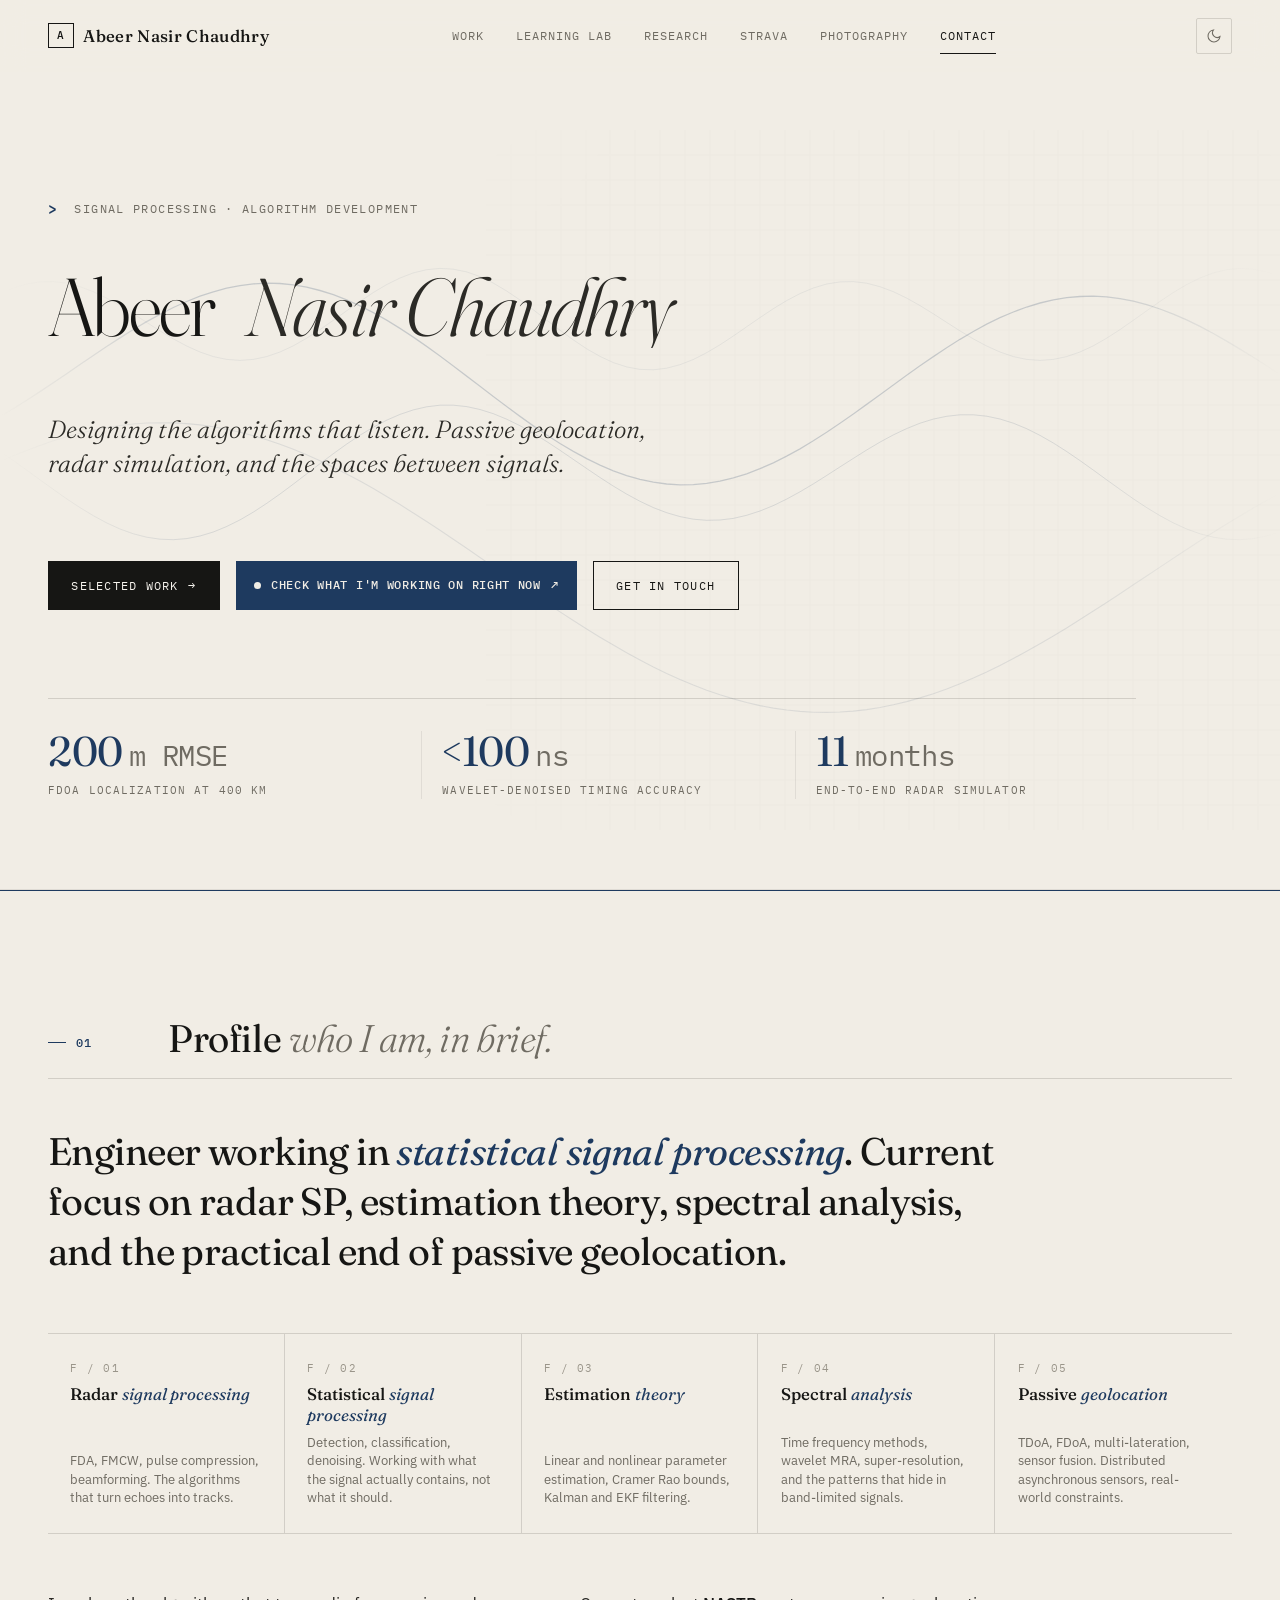
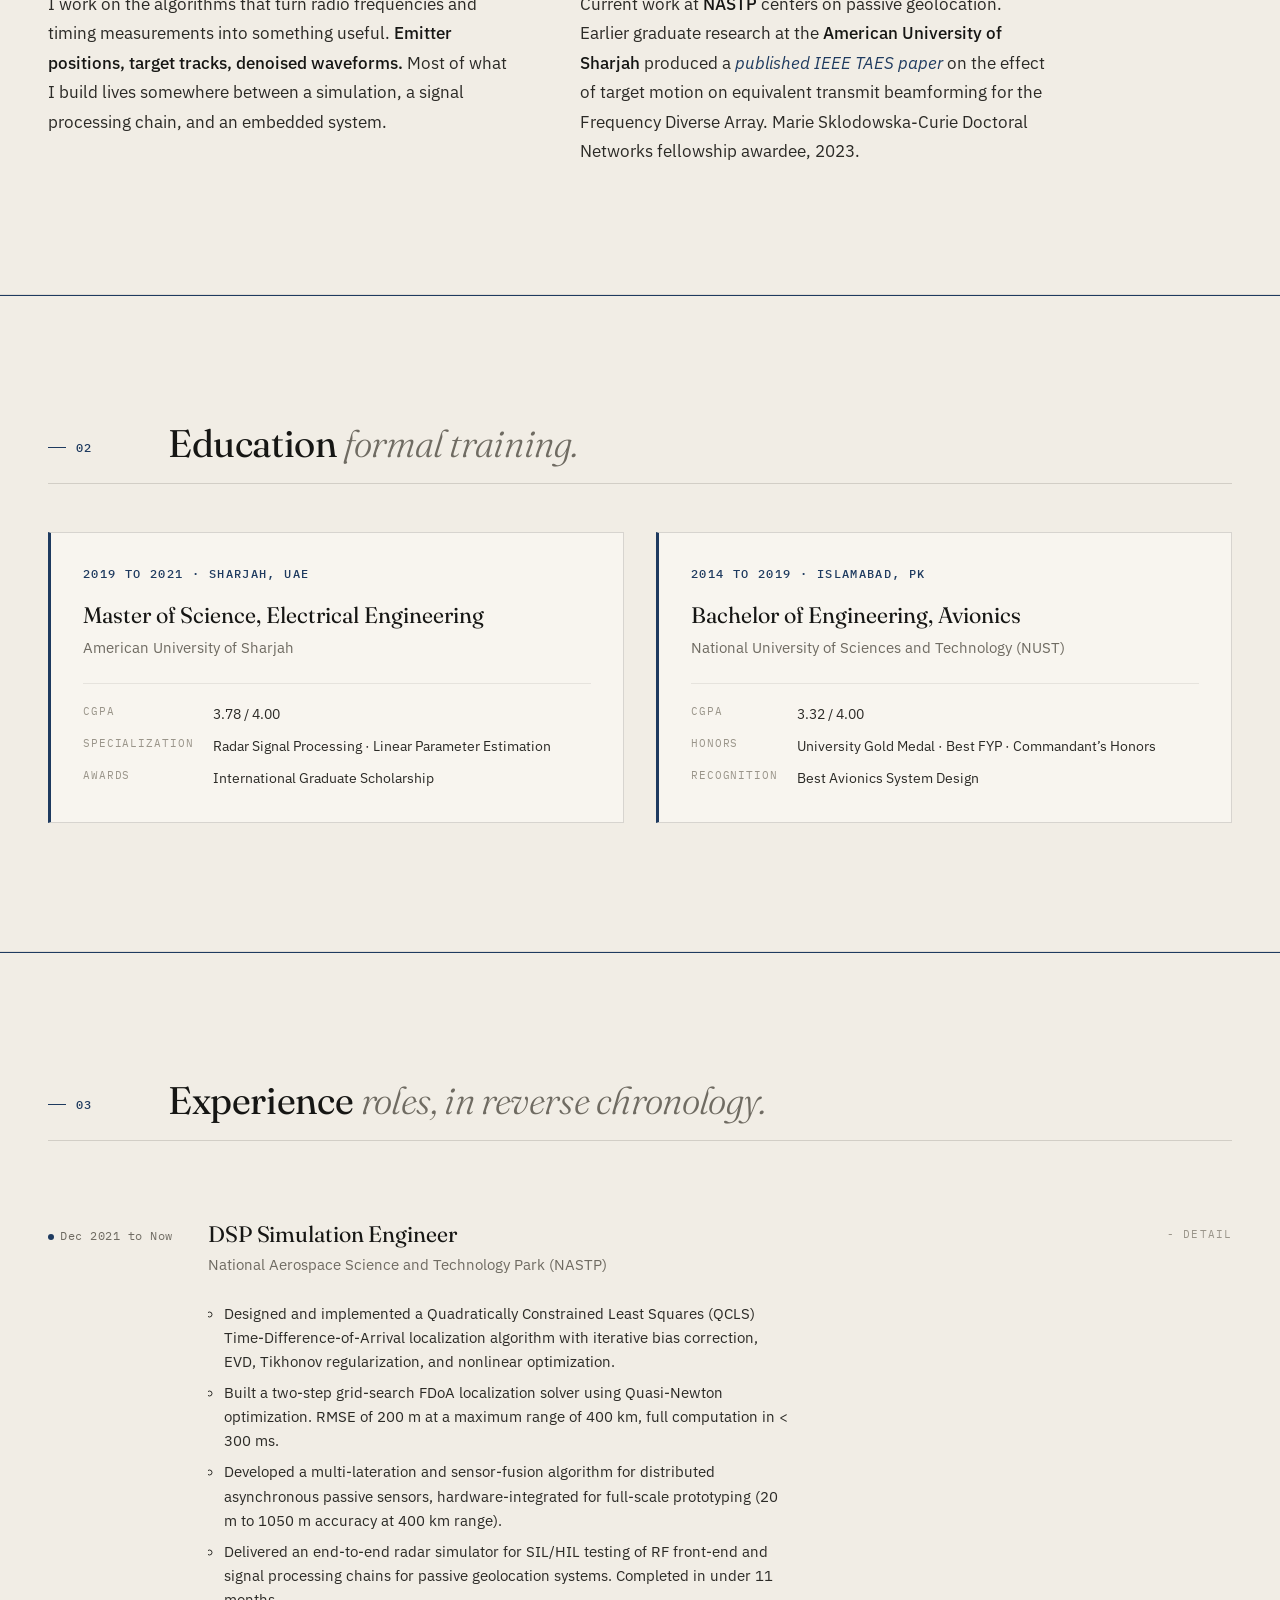
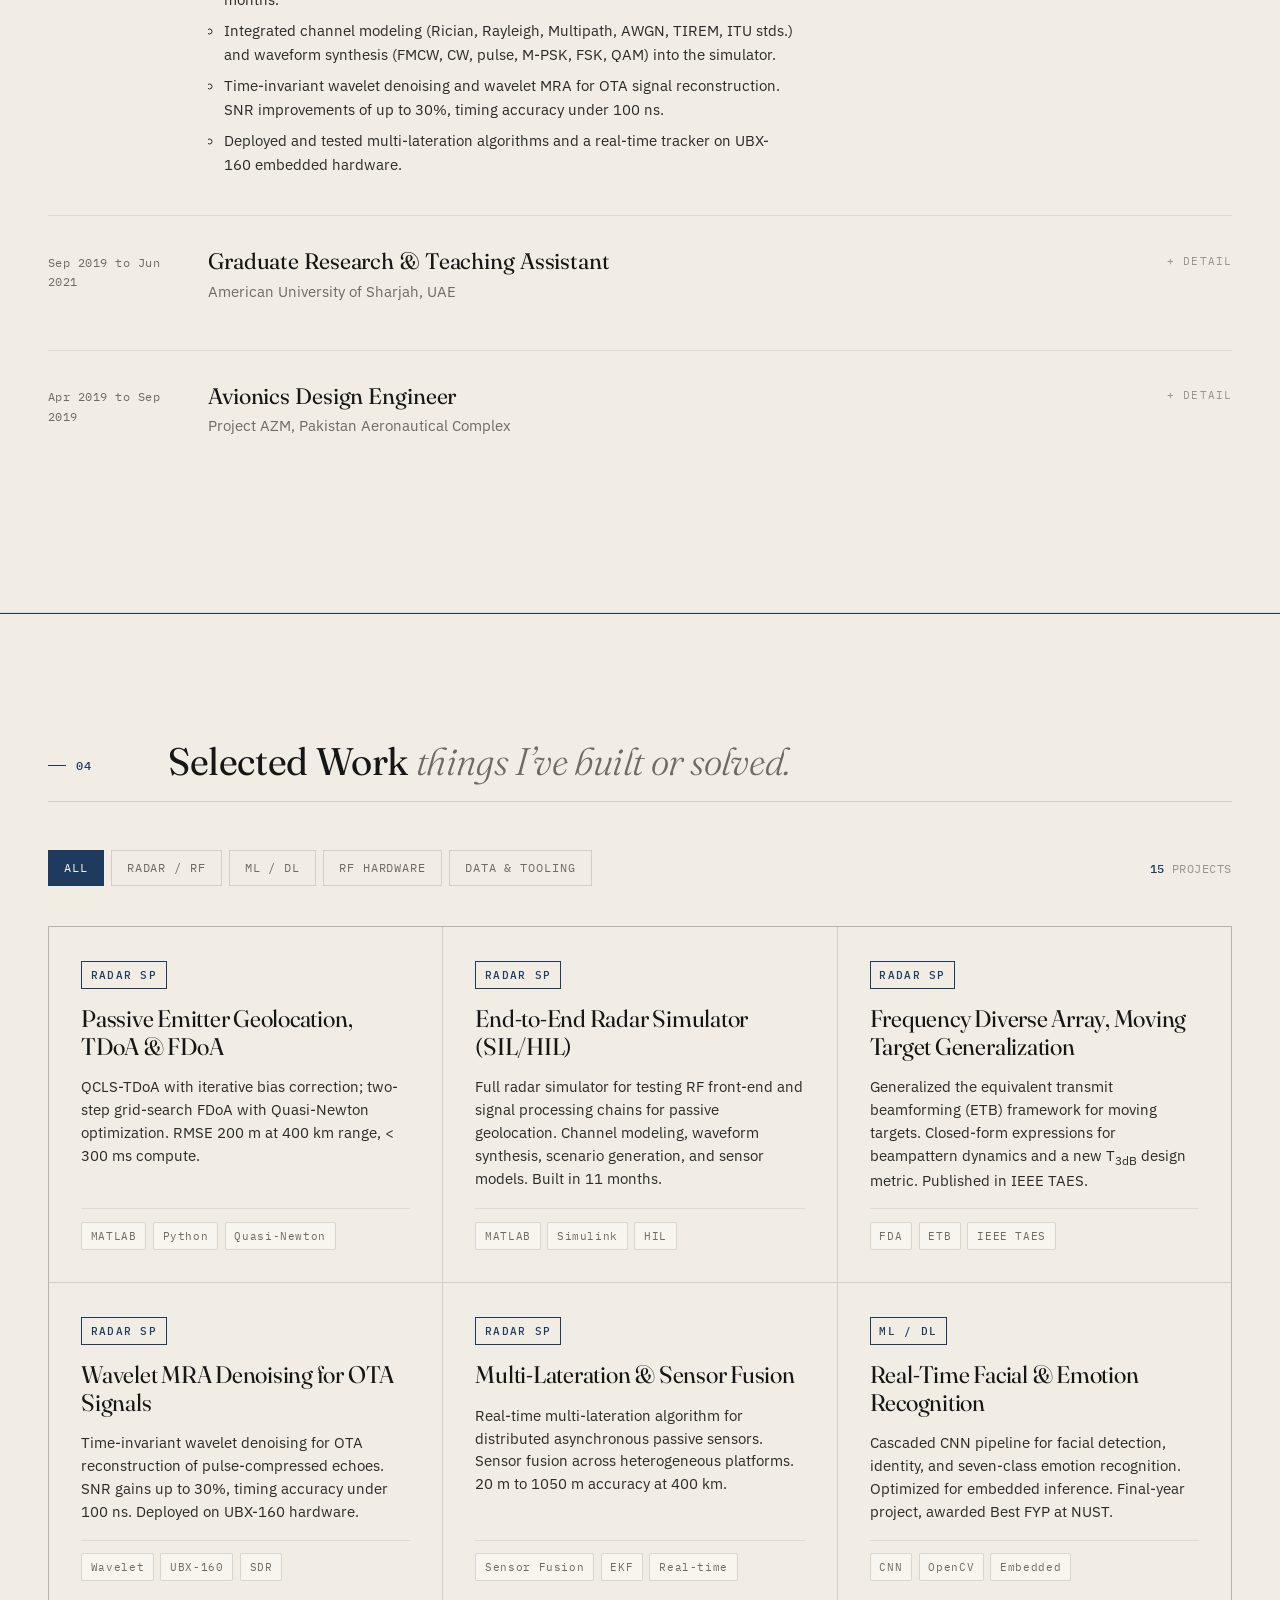
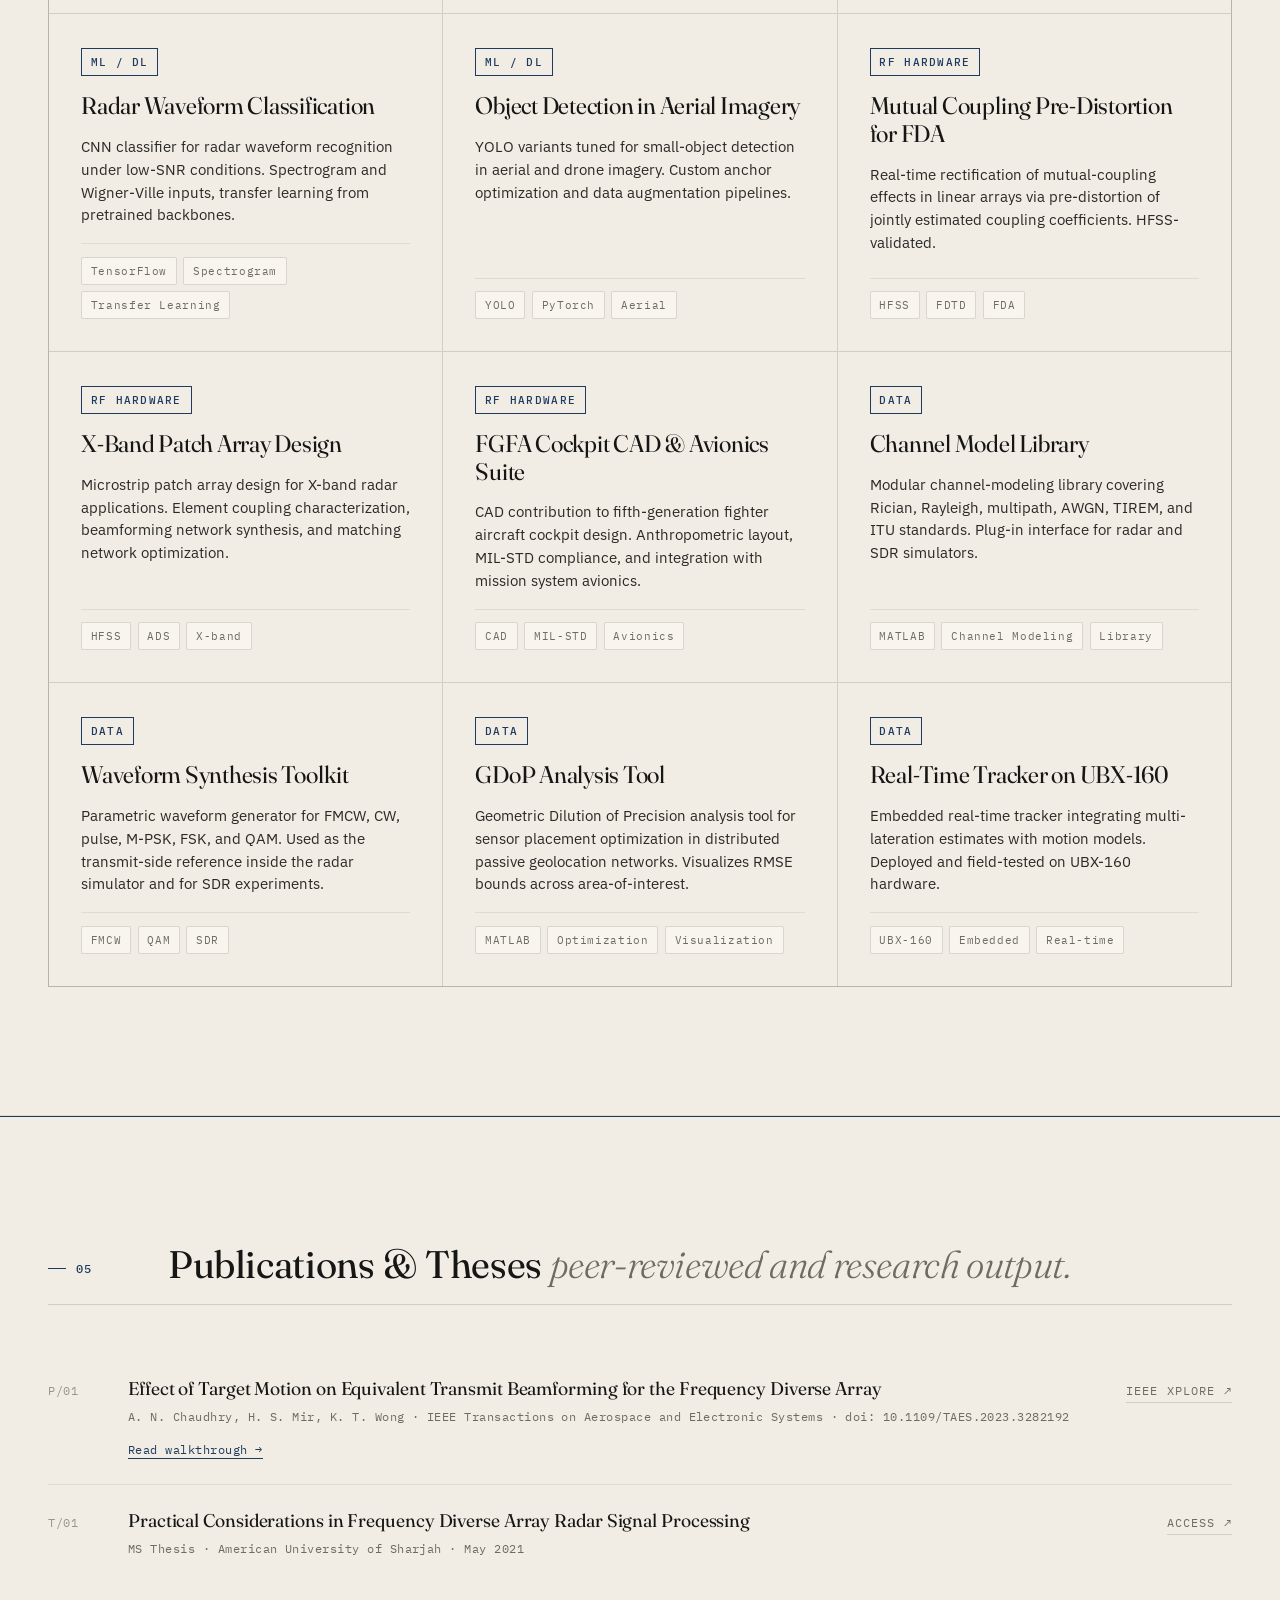
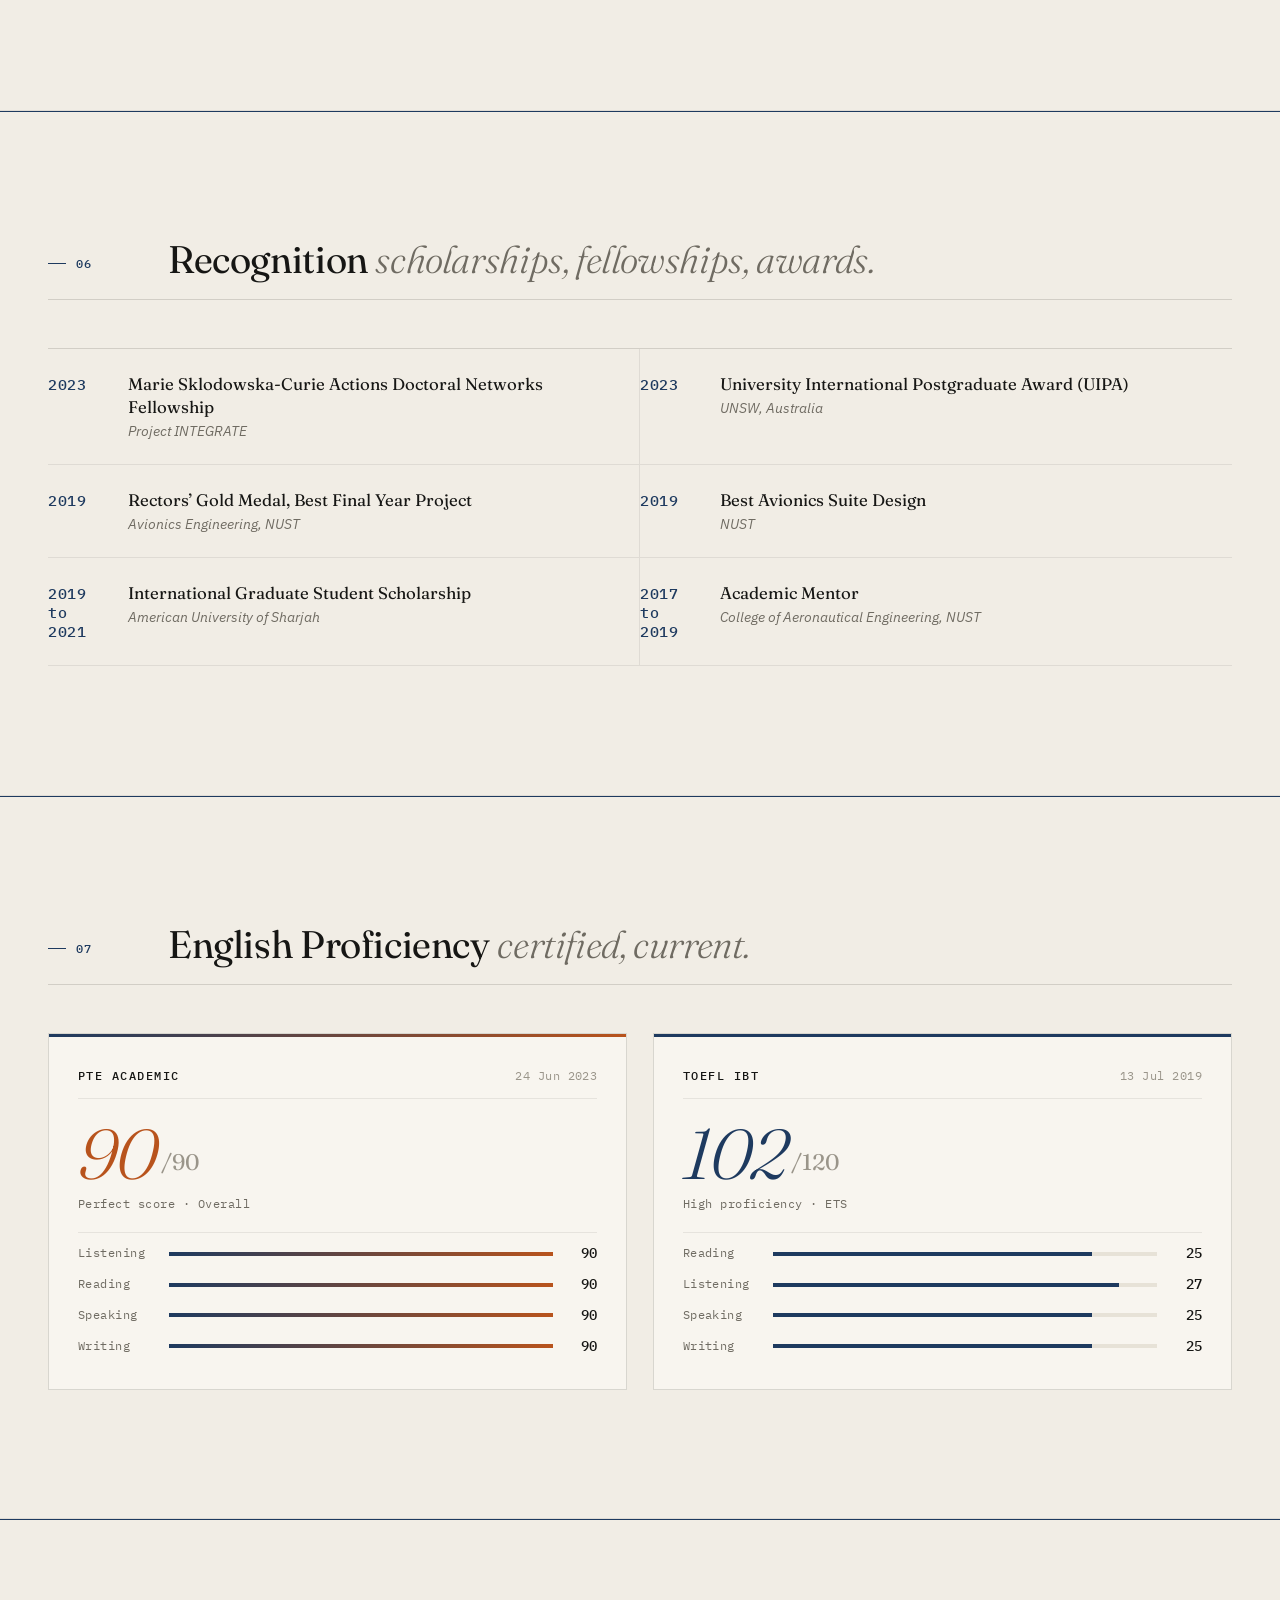
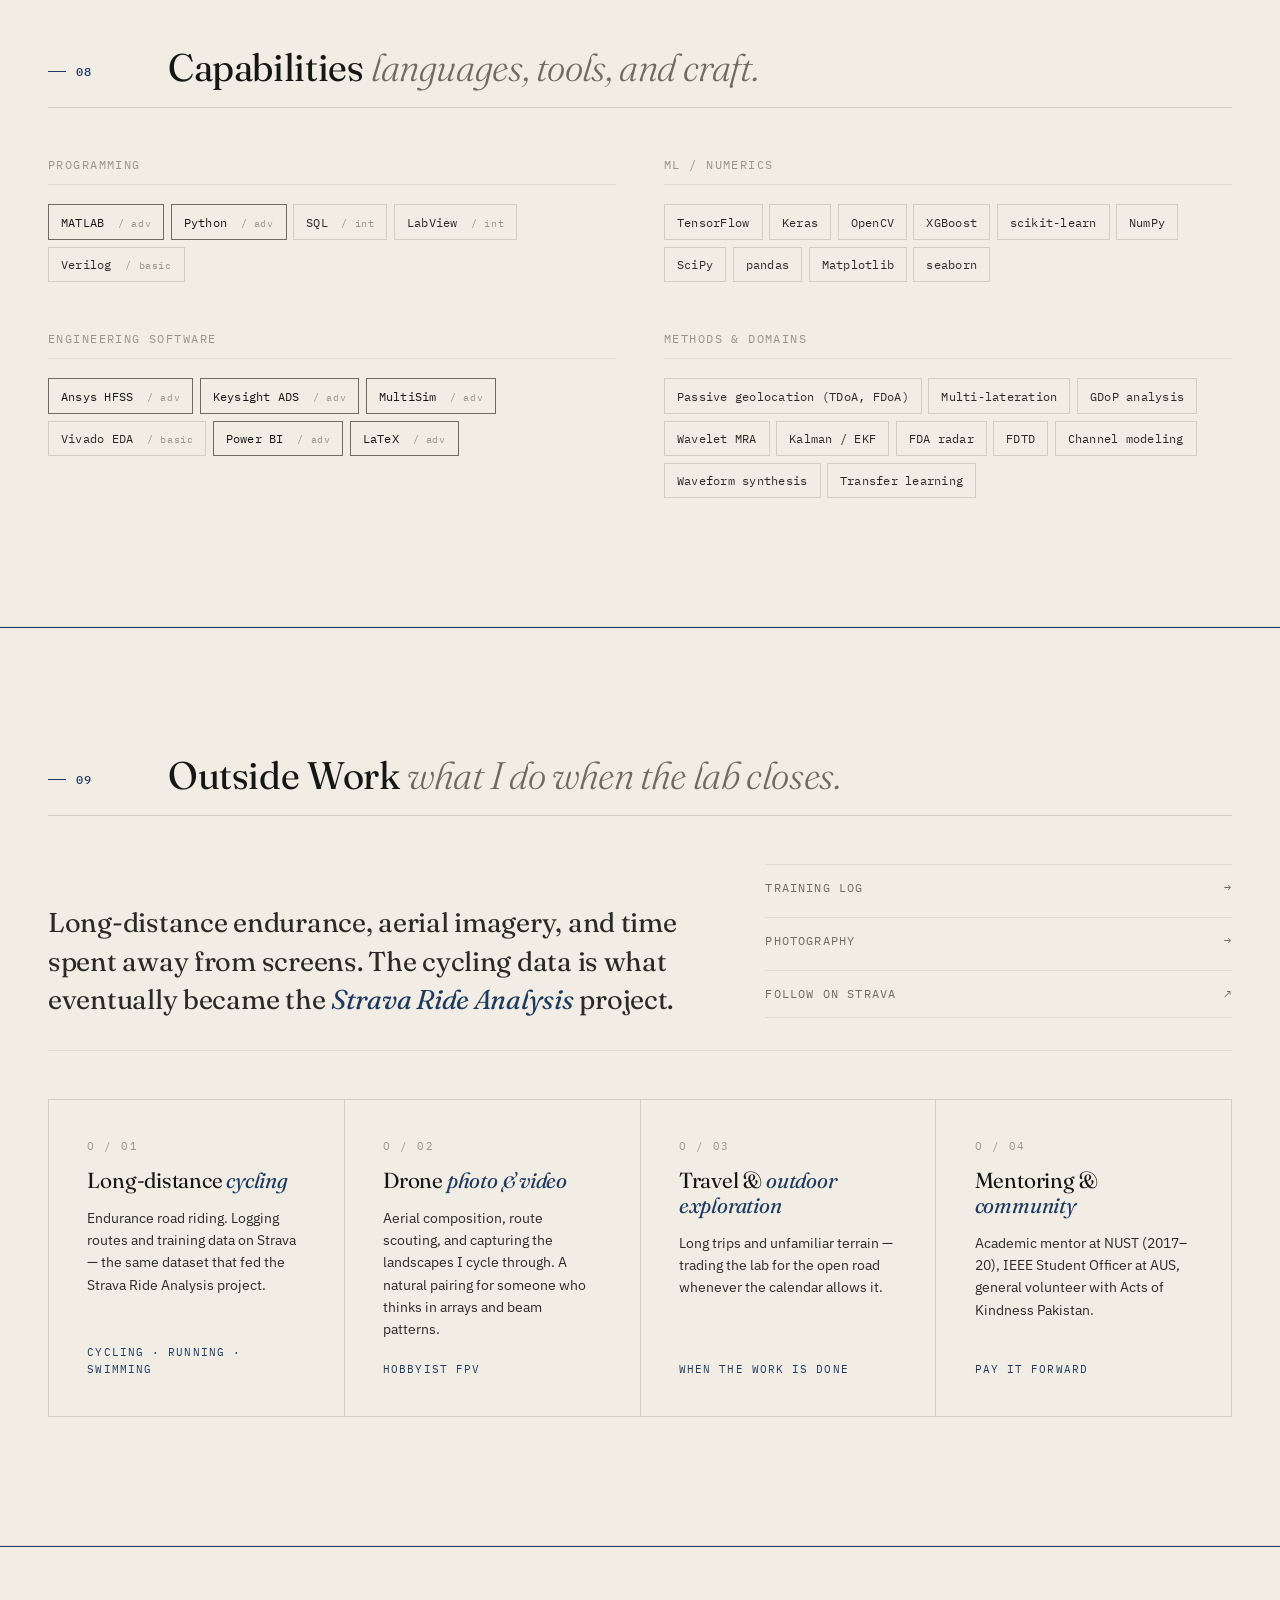
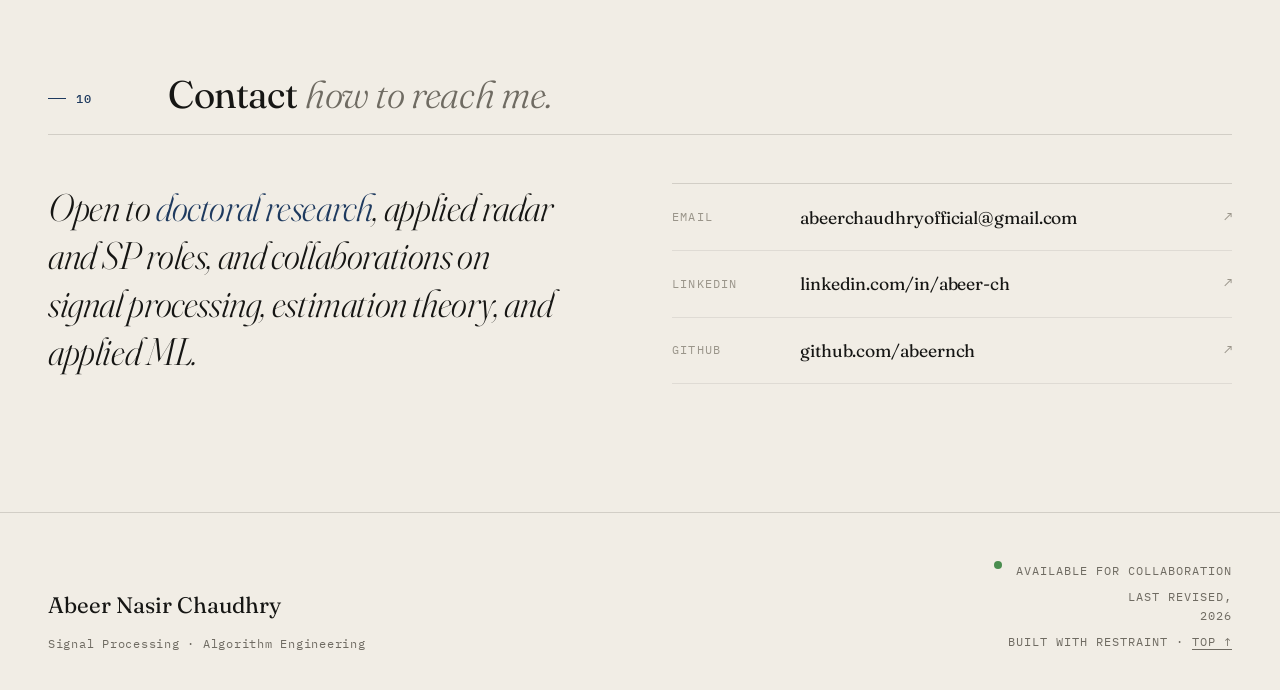
==== commit a297d3ae: "Add Learning Lab and publish TDoA suite" ====
--- a/index.html
+++ b/index.html
@@ -46,6 +46,7 @@
       <button class="nav-toggle" aria-label="Toggle navigation" aria-expanded="false"><span></span></button>
       <div class="nav-links" id="navLinks">
         <a href="#work" class="active">Work</a>
+        <a href="learning.html">Learning Lab</a>
         <a href="research.html">Research</a>
         <a href="strava.html">Strava</a>
         <a href="photography.html">Photography</a>
--- a/styles.css
+++ b/styles.css
@@ -311,7 +311,7 @@
     overflow: hidden;
     transition: max-height 0.3s ease;
   }
-  .nav-links.open { max-height: 320px; }
+  .nav-links.open { max-height: 390px; }
   .nav-links a { padding: 0.9rem 0; border-bottom: 1px solid var(--hairline-2); }
   .nav-links a:last-child { border: 0; }
   .nav-toggle {
@@ -4258,6 +4258,204 @@
 
 
 /* ============================================
+   PAGE: learning.html
+   ============================================ */
+.learning-hero {
+  padding: clamp(6rem, 12vw, 10rem) 0 clamp(3.5rem, 8vw, 6rem);
+  overflow: hidden;
+}
+.learning-hero-grid {
+  max-width: 860px;
+}
+.learning-kicker {
+  display: flex;
+  align-items: center;
+  gap: 1rem;
+}
+.learning-kicker .caret {
+  font-family: var(--mono);
+  font-weight: 600;
+  color: var(--accent);
+  animation: cliBlink 1.05s steps(1, end) infinite;
+}
+.learning-title {
+  font-family: var(--serif);
+  font-weight: 300;
+  font-variation-settings: "opsz" 144;
+  font-size: clamp(3rem, 9vw, 7rem);
+  line-height: 0.95;
+  letter-spacing: -0.025em;
+  margin: 1.1rem 0 1.4rem;
+}
+.learning-title em {
+  color: var(--accent);
+  font-style: italic;
+  font-weight: 300;
+}
+.learning-lead {
+  font-family: var(--serif);
+  font-size: clamp(1.18rem, 2.3vw, 1.65rem);
+  line-height: 1.45;
+  color: var(--ink-soft);
+  max-width: 42rem;
+  margin: 0 0 2rem;
+}
+.learning-hero-actions {
+  display: flex;
+  flex-wrap: wrap;
+  gap: 0.9rem;
+}
+.learning-shell {
+  display: grid;
+  grid-template-columns: minmax(220px, 0.34fr) 1fr;
+  border: 1px solid var(--hairline);
+  background: var(--hairline);
+  gap: 1px;
+}
+.learning-tabs {
+  display: flex;
+  flex-direction: column;
+  background: var(--bone);
+}
+.learning-tab {
+  text-align: left;
+  padding: 1.3rem 1.2rem;
+  border-bottom: 1px solid var(--hairline);
+  background: var(--bone);
+  transition: background 0.2s ease, color 0.2s ease;
+}
+.learning-tab:hover,
+.learning-tab.is-active {
+  background: var(--accent-tint);
+}
+.learning-tab.is-active {
+  box-shadow: inset 3px 0 0 var(--accent);
+}
+.learning-tab-title,
+.learning-tab-status {
+  display: block;
+}
+.learning-tab-title {
+  font-family: var(--serif);
+  font-size: 1.08rem;
+  color: var(--ink);
+}
+.learning-tab-status {
+  margin-top: 0.4rem;
+  font-family: var(--mono);
+  font-size: 0.68rem;
+  letter-spacing: 0.1em;
+  text-transform: uppercase;
+  color: var(--ink-muted);
+}
+.learning-panels {
+  background: var(--bone);
+  min-width: 0;
+}
+.learning-panel {
+  min-height: 360px;
+  padding: clamp(1.4rem, 3vw, 2.5rem);
+  display: grid;
+  grid-template-columns: minmax(0, 1fr) minmax(220px, 0.34fr);
+  gap: clamp(1.4rem, 4vw, 3rem);
+  align-items: end;
+}
+.learning-panel[hidden] {
+  display: none;
+}
+.learning-panel .card-tag {
+  font-family: var(--mono);
+  font-size: 0.66rem;
+  letter-spacing: 0.12em;
+  text-transform: uppercase;
+  color: var(--accent);
+  padding: 0.3rem 0.55rem;
+  border: 1px solid var(--accent);
+  display: inline-block;
+  margin-bottom: 1rem;
+}
+.learning-panel h3 {
+  font-family: var(--serif);
+  font-weight: 400;
+  font-size: clamp(2rem, 4.4vw, 3.3rem);
+  line-height: 1;
+  letter-spacing: -0.02em;
+  margin: 0 0 1rem;
+}
+.learning-panel p {
+  max-width: 56rem;
+  font-size: 1rem;
+  line-height: 1.7;
+  color: var(--ink-soft);
+  margin: 0;
+}
+.learning-panel .card-meta {
+  display: flex;
+  flex-wrap: wrap;
+  gap: 0.45rem;
+  margin-top: 1.4rem;
+}
+.learning-panel .card-meta span {
+  display: inline-block;
+  font-family: var(--mono);
+  font-size: 0.66rem;
+  letter-spacing: 0.06em;
+  color: var(--ink-muted);
+  padding: 0.3rem 0.55rem;
+  border: 1px solid var(--hairline);
+  background: var(--bone-light);
+}
+.learning-panel-actions {
+  display: flex;
+  flex-direction: column;
+  gap: 0.8rem;
+}
+.learning-panel-actions .btn {
+  justify-content: center;
+}
+.module-action-disabled {
+  border-color: var(--hairline);
+  color: var(--ink-faint);
+  cursor: not-allowed;
+}
+.module-action-disabled:hover {
+  background: transparent;
+  color: var(--ink-faint);
+}
+[data-theme="dark"] .learning-tab,
+[data-theme="dark"] .learning-tabs,
+[data-theme="dark"] .learning-panels,
+[data-theme="dark"] .learning-panel {
+  background: var(--bone);
+}
+[data-theme="dark"] .learning-panel .card-meta span {
+  background: var(--bone-light);
+}
+@media (max-width: 860px) {
+  .learning-shell,
+  .learning-panel {
+    grid-template-columns: 1fr;
+  }
+  .learning-tabs {
+    flex-direction: row;
+    overflow-x: auto;
+  }
+  .learning-tab {
+    min-width: 220px;
+    border-right: 1px solid var(--hairline);
+    border-bottom: 0;
+  }
+  .learning-tab.is-active {
+    box-shadow: inset 0 -3px 0 var(--accent);
+  }
+  .learning-panel-actions {
+    flex-direction: row;
+    flex-wrap: wrap;
+  }
+}
+
+
+/* ============================================
    ANIMATION FIGURE — for thesis section LSA videos
    ============================================ */
 .paper-figure-anim {
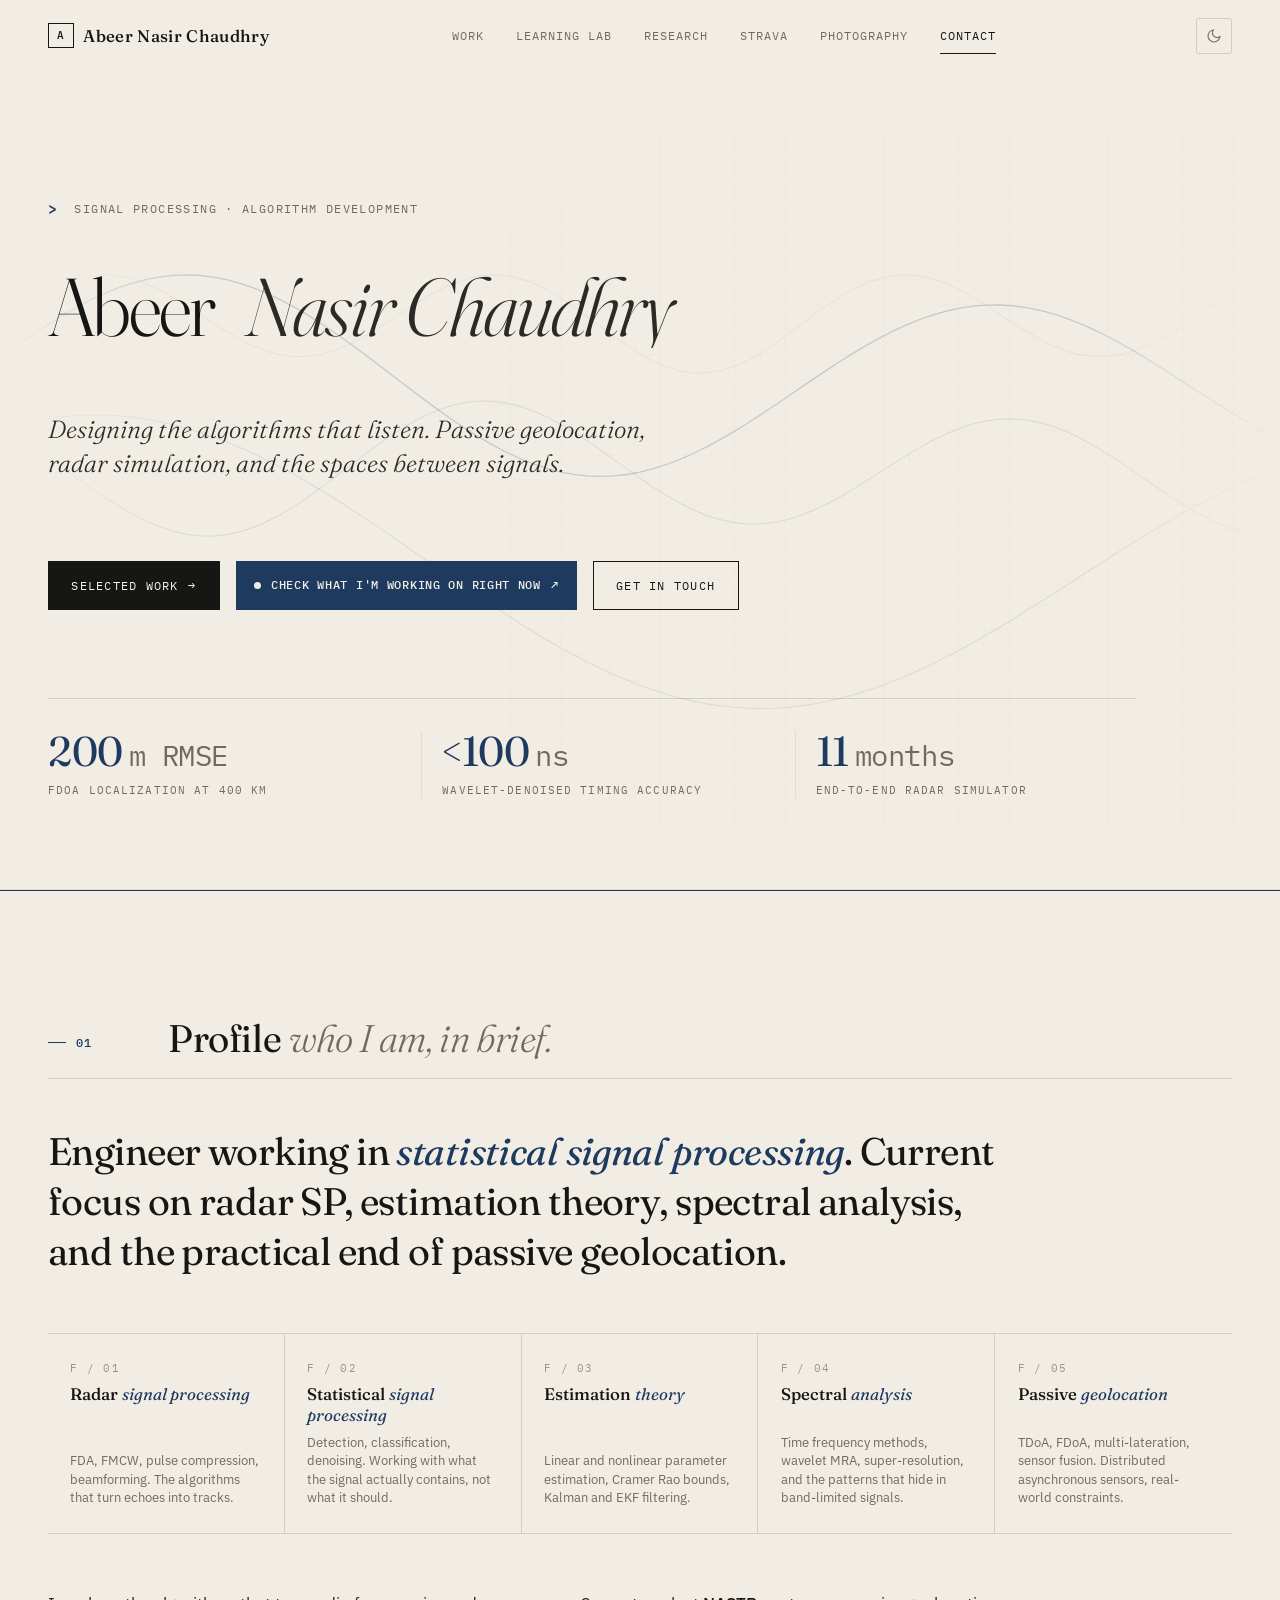
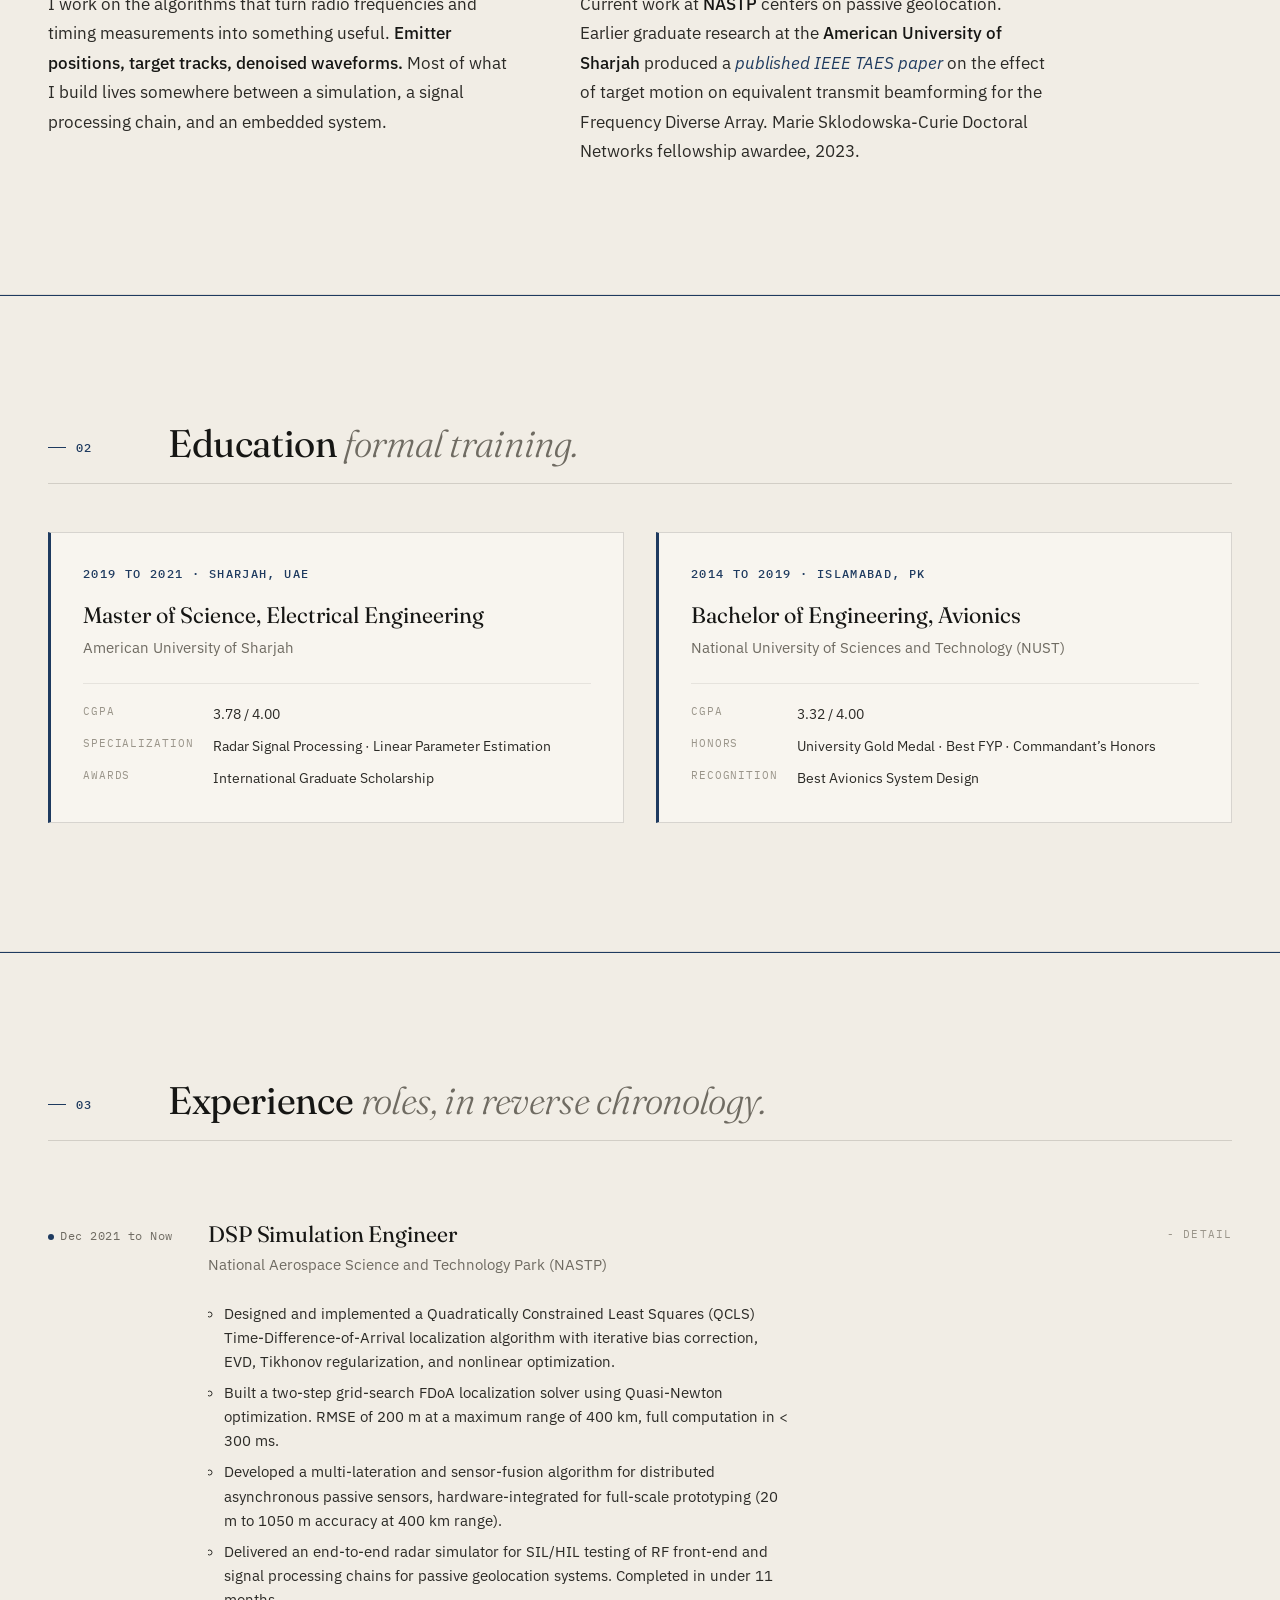
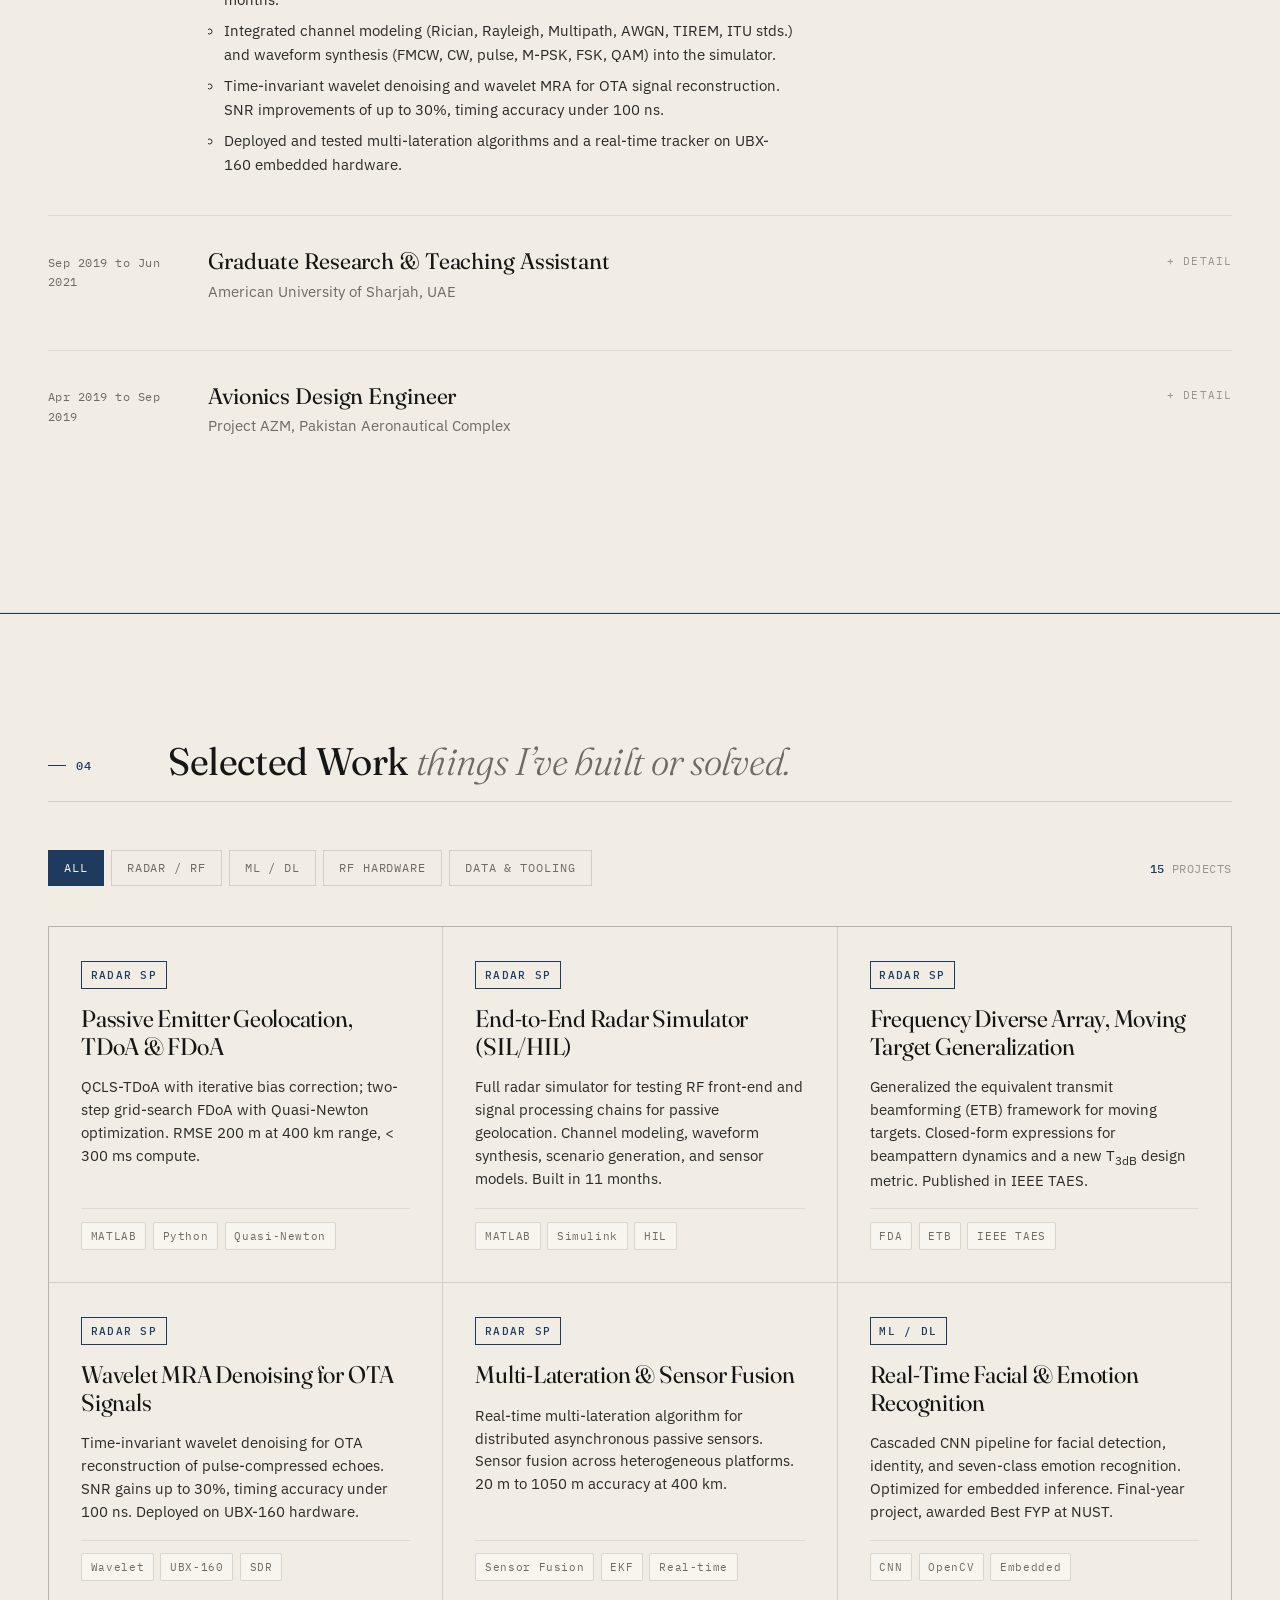
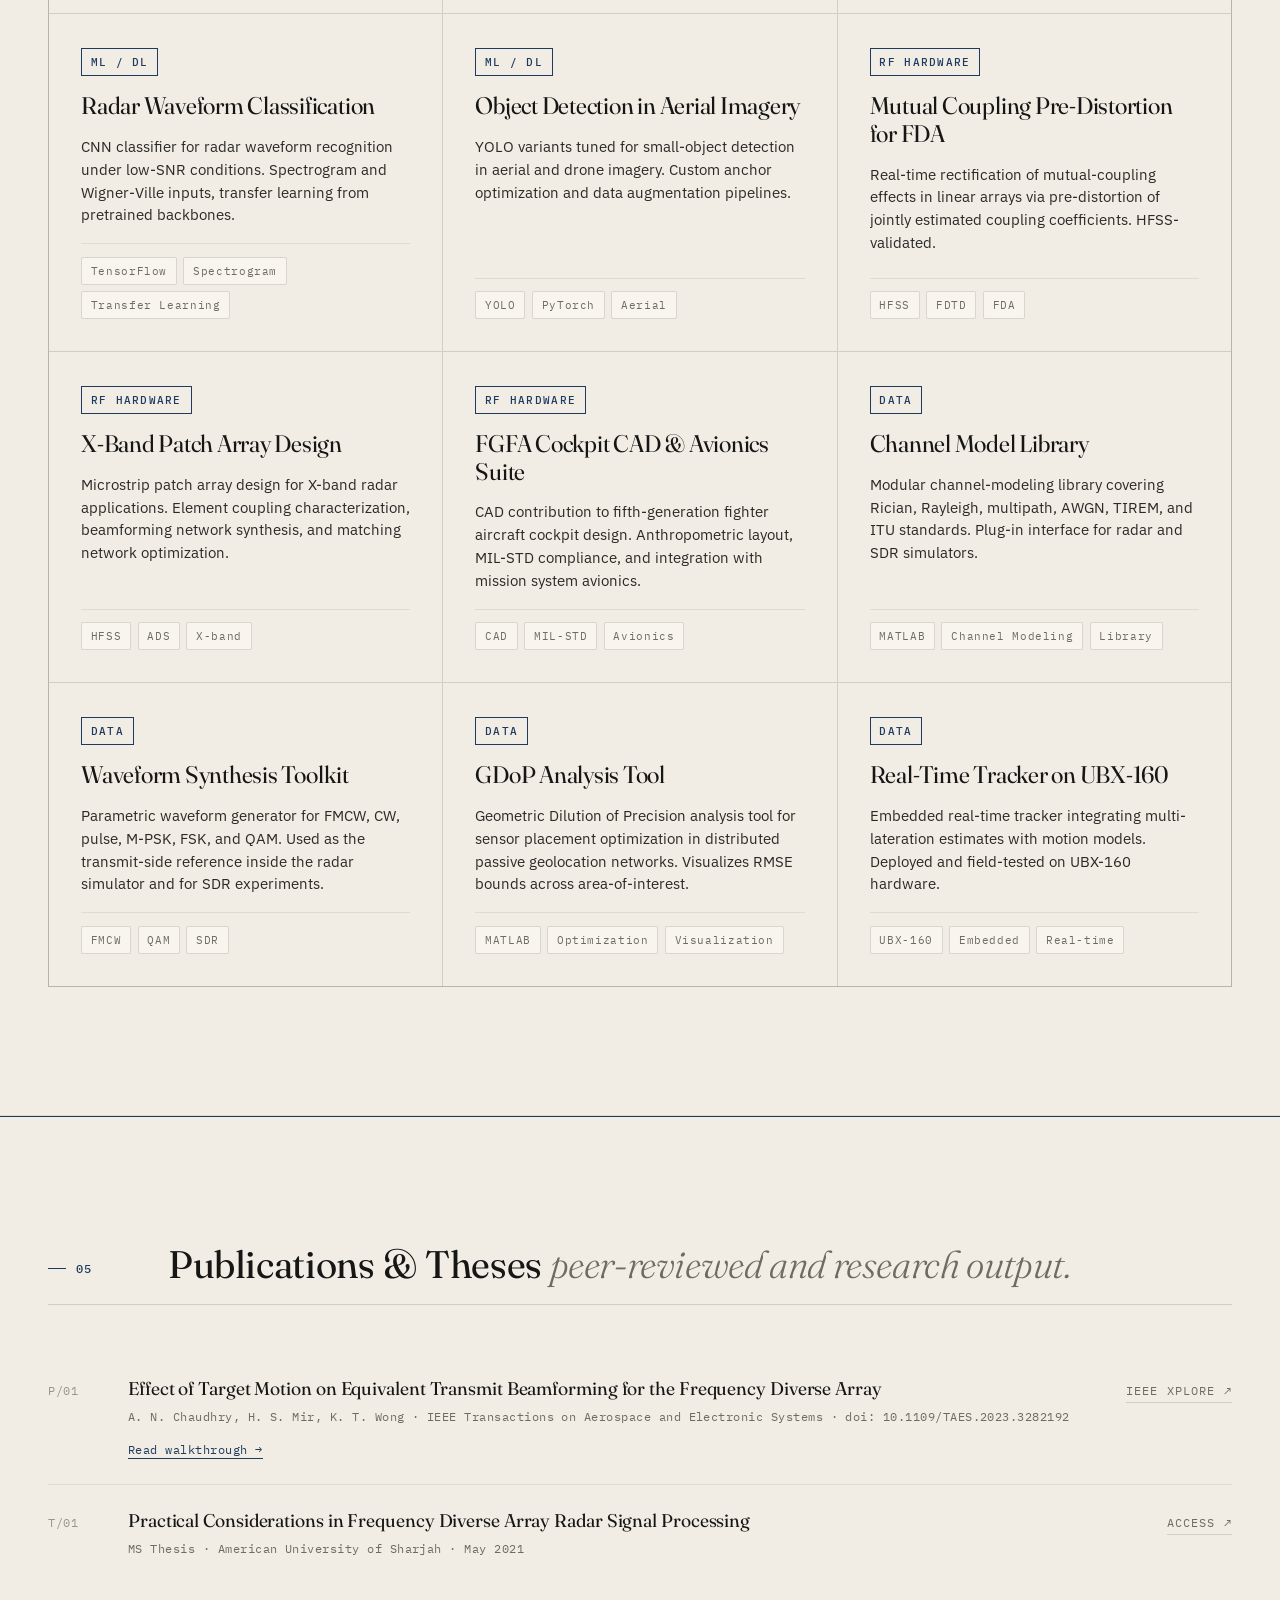
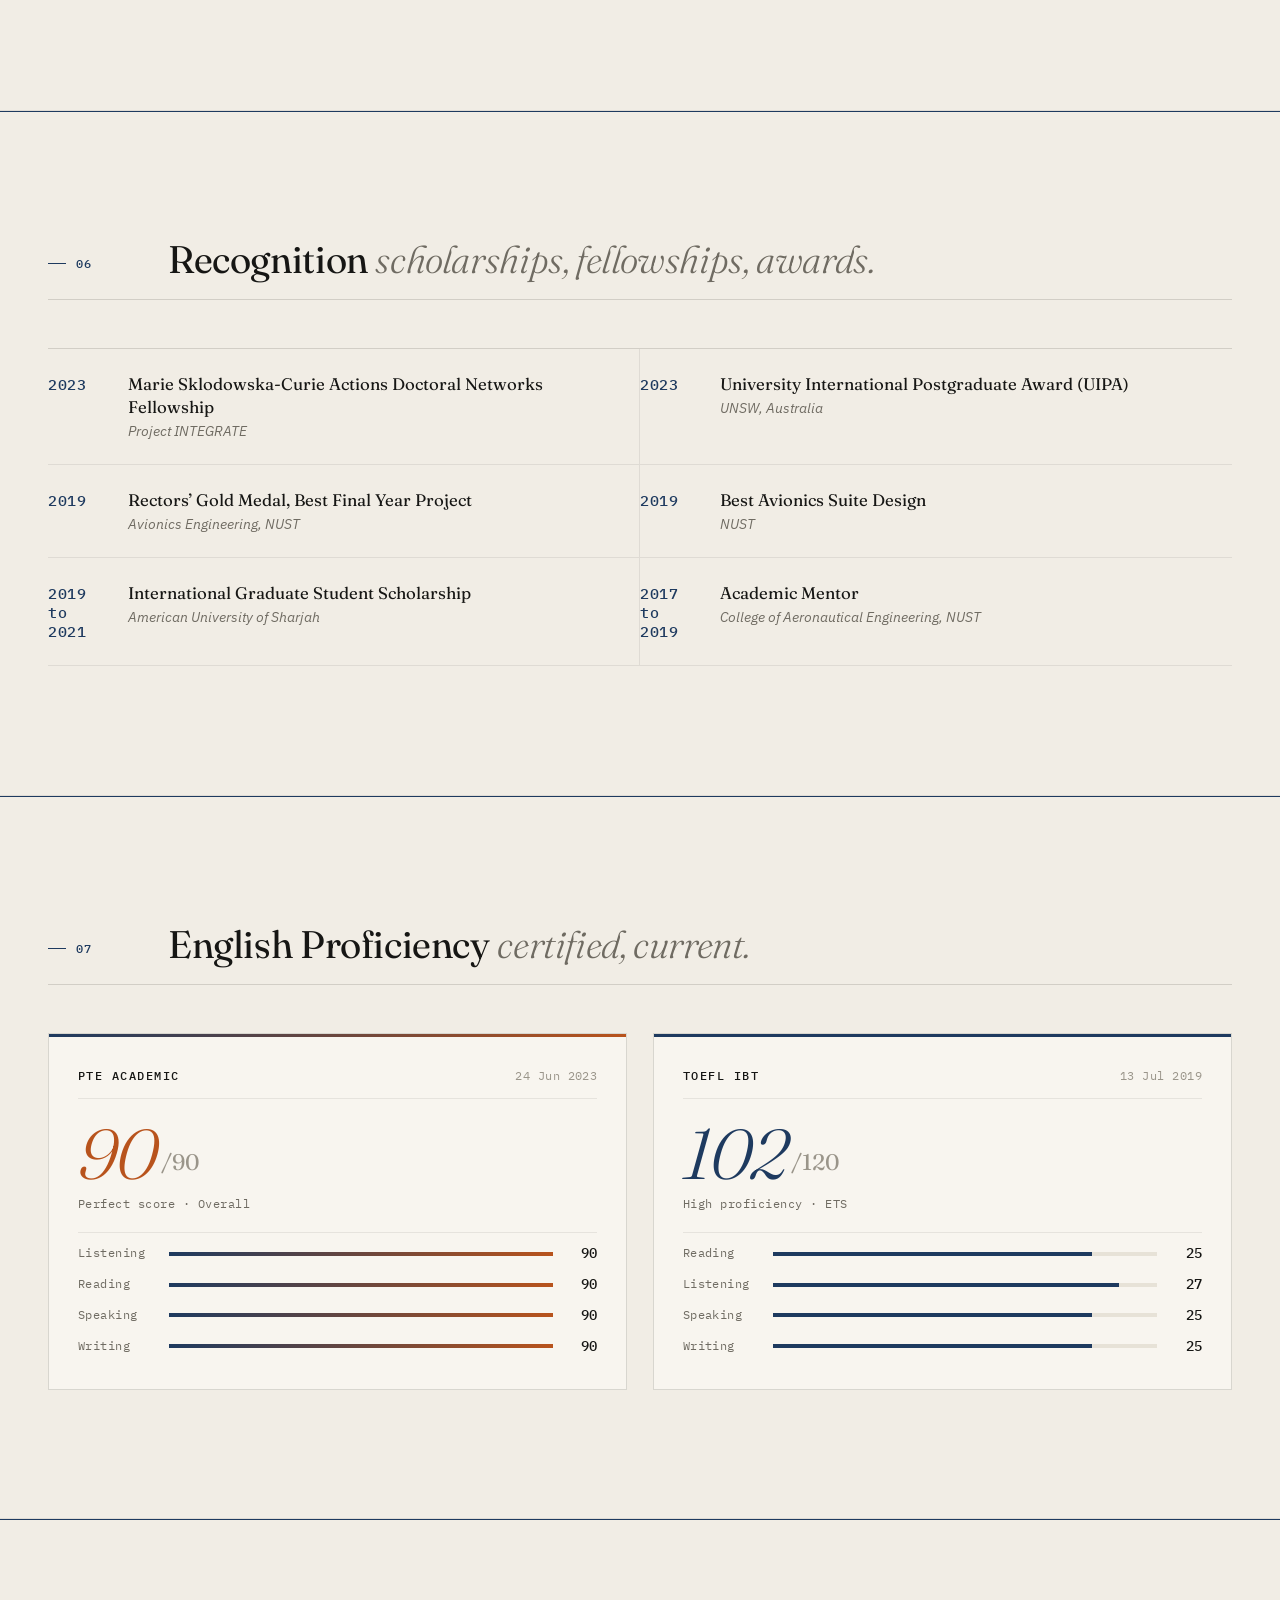
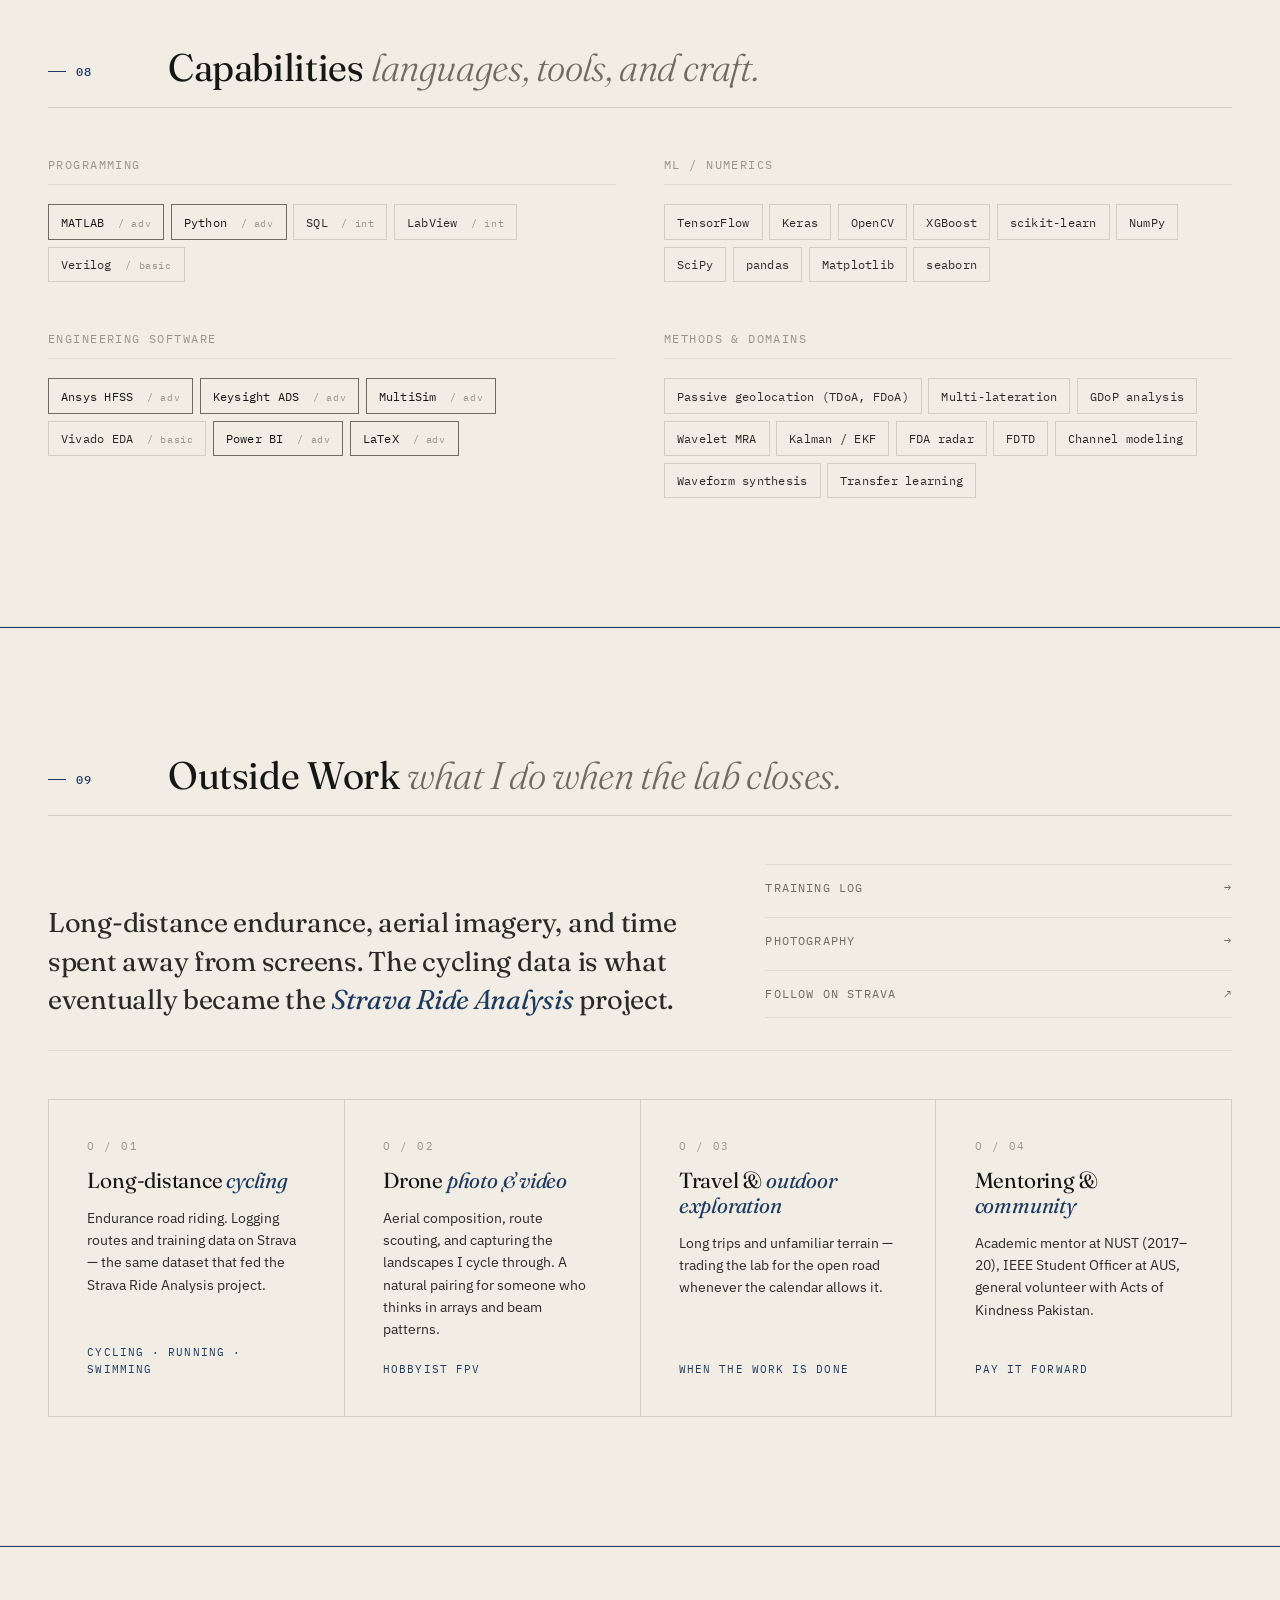
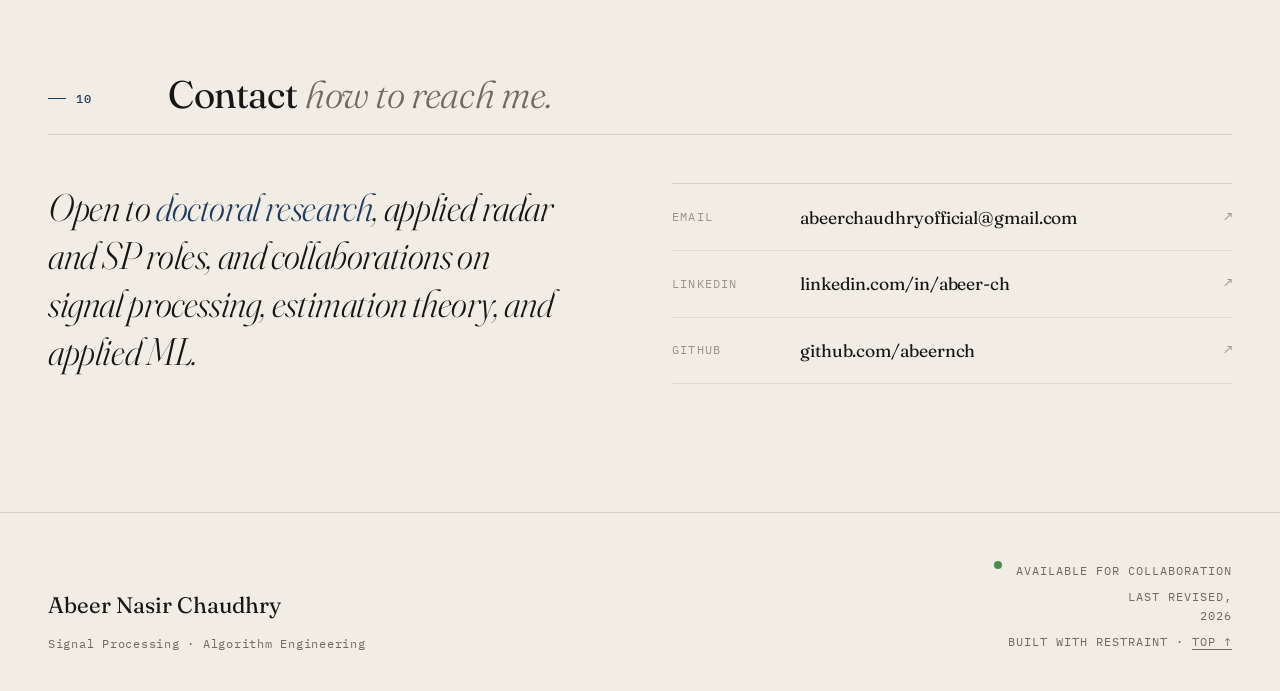
==== commit e5a1a1f8: "Add compact traffic links for portfolio analytics" ====
--- a/index.html
+++ b/index.html
@@ -712,6 +712,7 @@
     </div>
   </footer>
 
+  <img class="analytics-tracker" src="https://api.visitorbadge.io/api/visitors?path=https%3A%2F%2Fabeernch.github.io%2Fportfolio%2F&label=Portfolio%20Views&countColor=%23161614&labelColor=%23F1EDE5&style=flat" alt="" aria-hidden="true" width="1" height="1" decoding="async" />
   <script src="main.js"></script>
 
 </body>
--- a/styles.css
+++ b/styles.css
@@ -4413,6 +4413,62 @@
 .learning-panel-actions .btn {
   justify-content: center;
 }
+.analytics-tracker {
+  position: absolute;
+  width: 1px;
+  height: 1px;
+  opacity: 0;
+  pointer-events: none;
+}
+.traffic-tools {
+  position: fixed;
+  right: clamp(0.85rem, 2vw, 1.25rem);
+  bottom: clamp(0.85rem, 2vw, 1.25rem);
+  z-index: 30;
+  display: flex;
+  flex-direction: column;
+  align-items: flex-end;
+  gap: 0.45rem;
+}
+.traffic-toggle {
+  font-family: var(--mono);
+  font-size: 0.64rem;
+  letter-spacing: 0.1em;
+  text-transform: uppercase;
+  color: var(--ink-muted);
+  border: 1px solid var(--hairline);
+  background: var(--bone);
+  padding: 0.5rem 0.68rem;
+  backdrop-filter: blur(12px);
+}
+.traffic-toggle:hover,
+.traffic-toggle[aria-expanded="true"] {
+  color: var(--ink);
+  border-color: var(--ink);
+}
+.traffic-panel {
+  display: grid;
+  gap: 1px;
+  min-width: 168px;
+  border: 1px solid var(--hairline);
+  background: var(--hairline);
+  box-shadow: 0 18px 40px rgba(0, 0, 0, 0.08);
+}
+.traffic-panel[hidden] {
+  display: none;
+}
+.traffic-panel a {
+  background: var(--bone);
+  padding: 0.68rem 0.8rem;
+  font-family: var(--mono);
+  font-size: 0.64rem;
+  letter-spacing: 0.08em;
+  text-transform: uppercase;
+  color: var(--ink);
+}
+.traffic-panel a:hover {
+  background: var(--accent-tint);
+}
 .module-action-disabled {
   border-color: var(--hairline);
   color: var(--ink-faint);
@@ -4452,6 +4508,10 @@
     flex-direction: row;
     flex-wrap: wrap;
   }
+  .traffic-tools {
+    right: 0.75rem;
+    bottom: 0.75rem;
+  }
 }
 
 
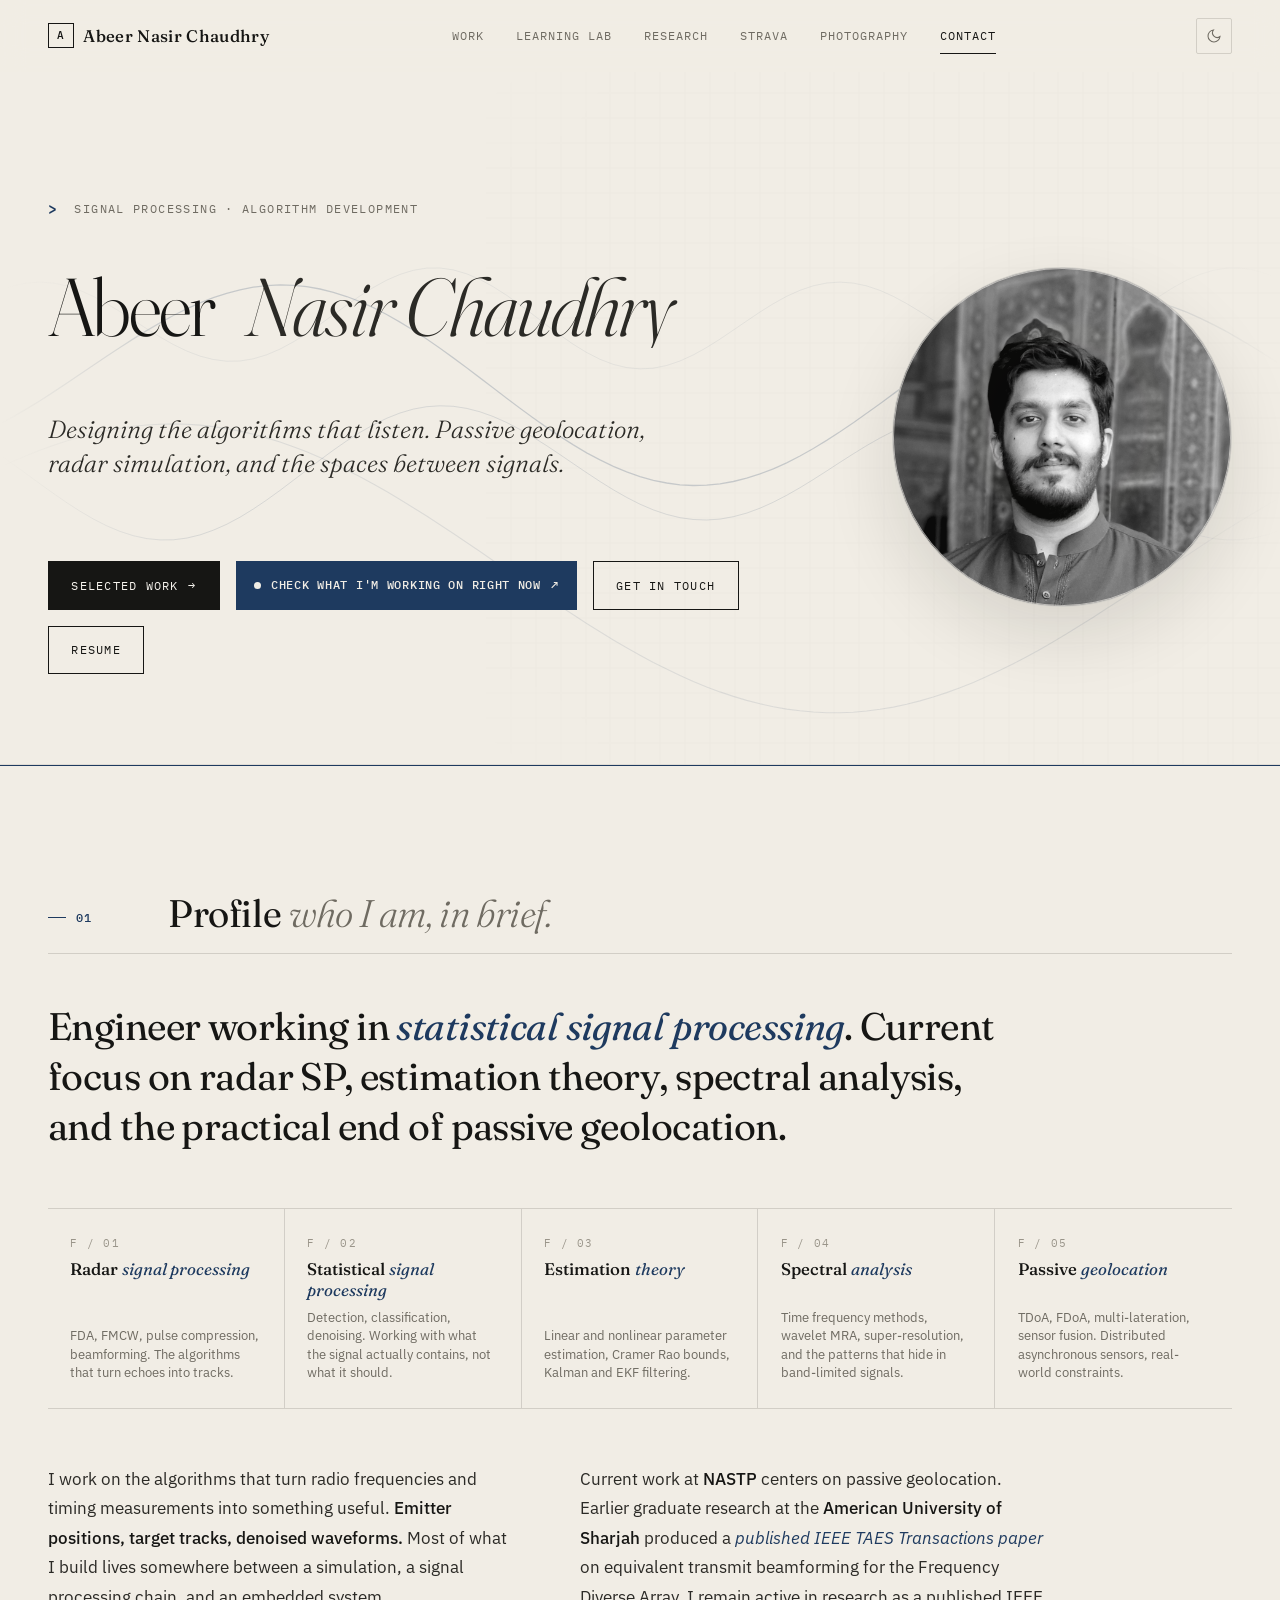
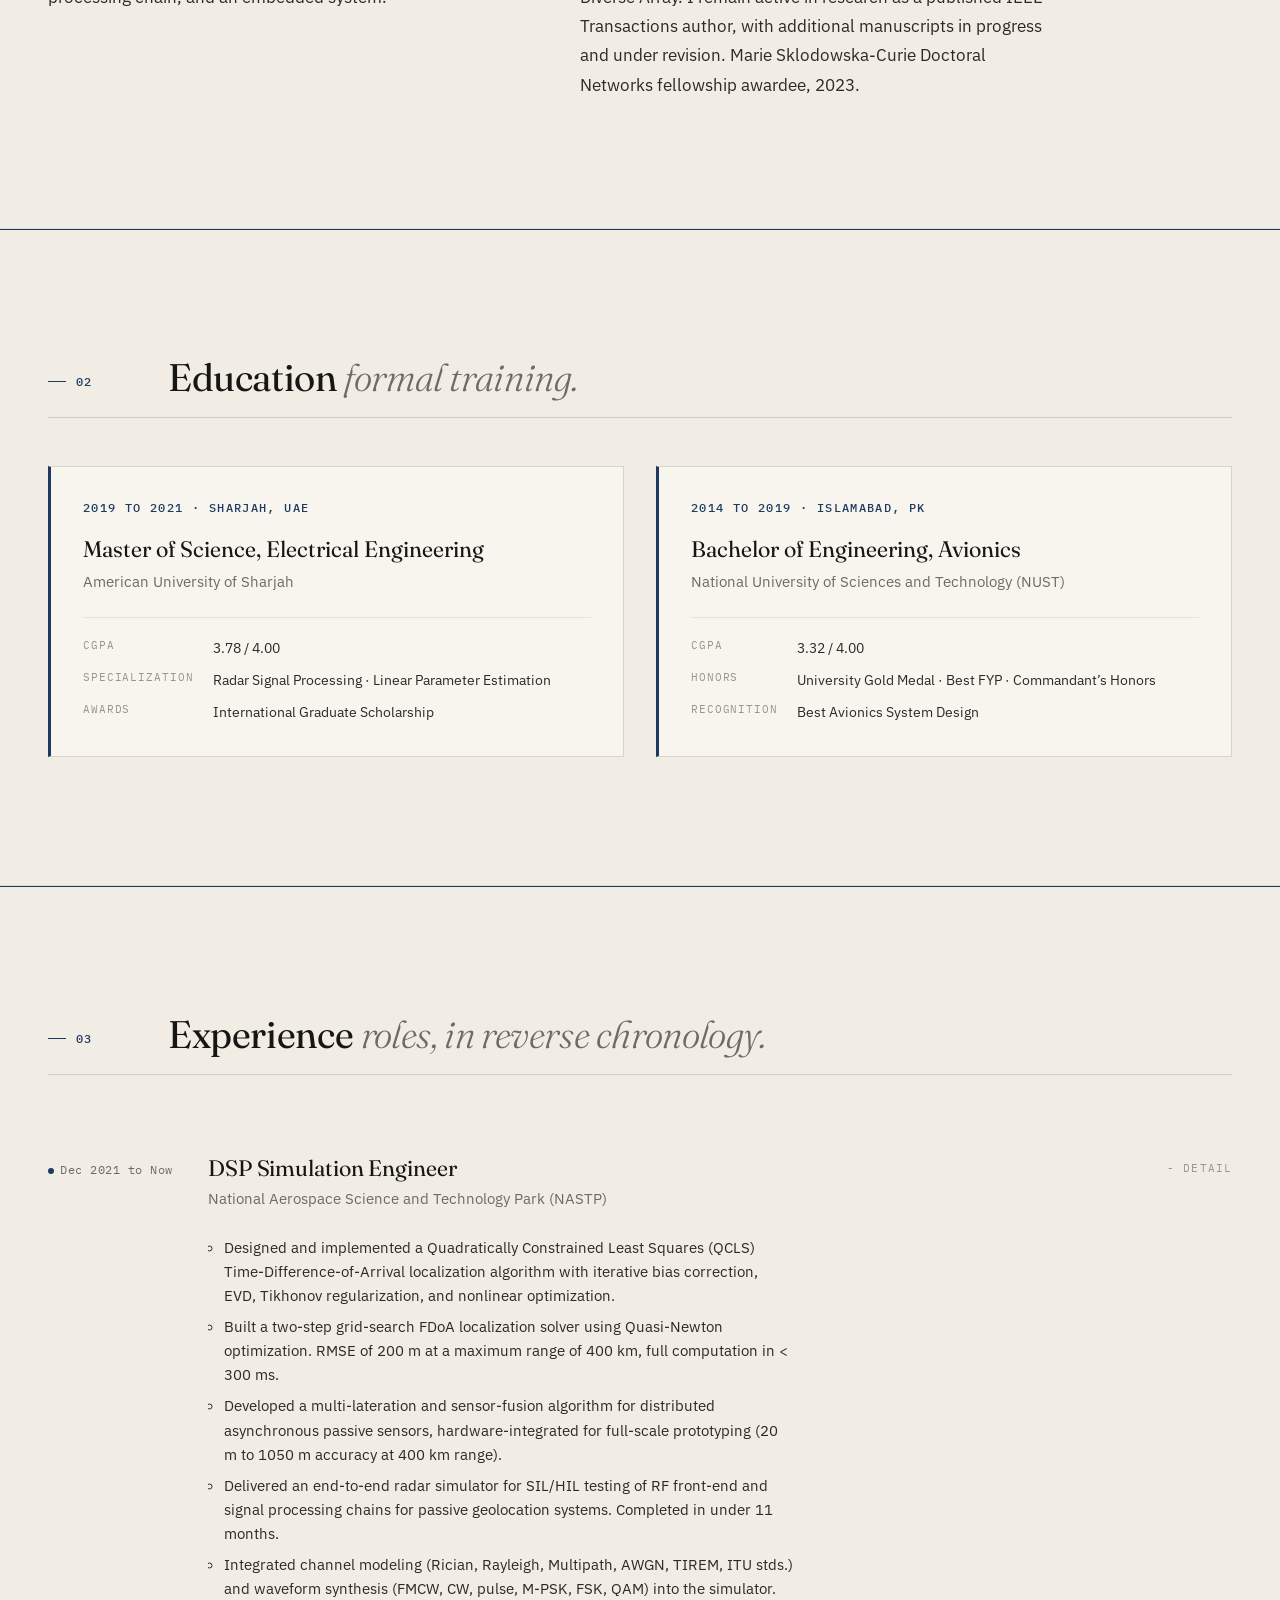
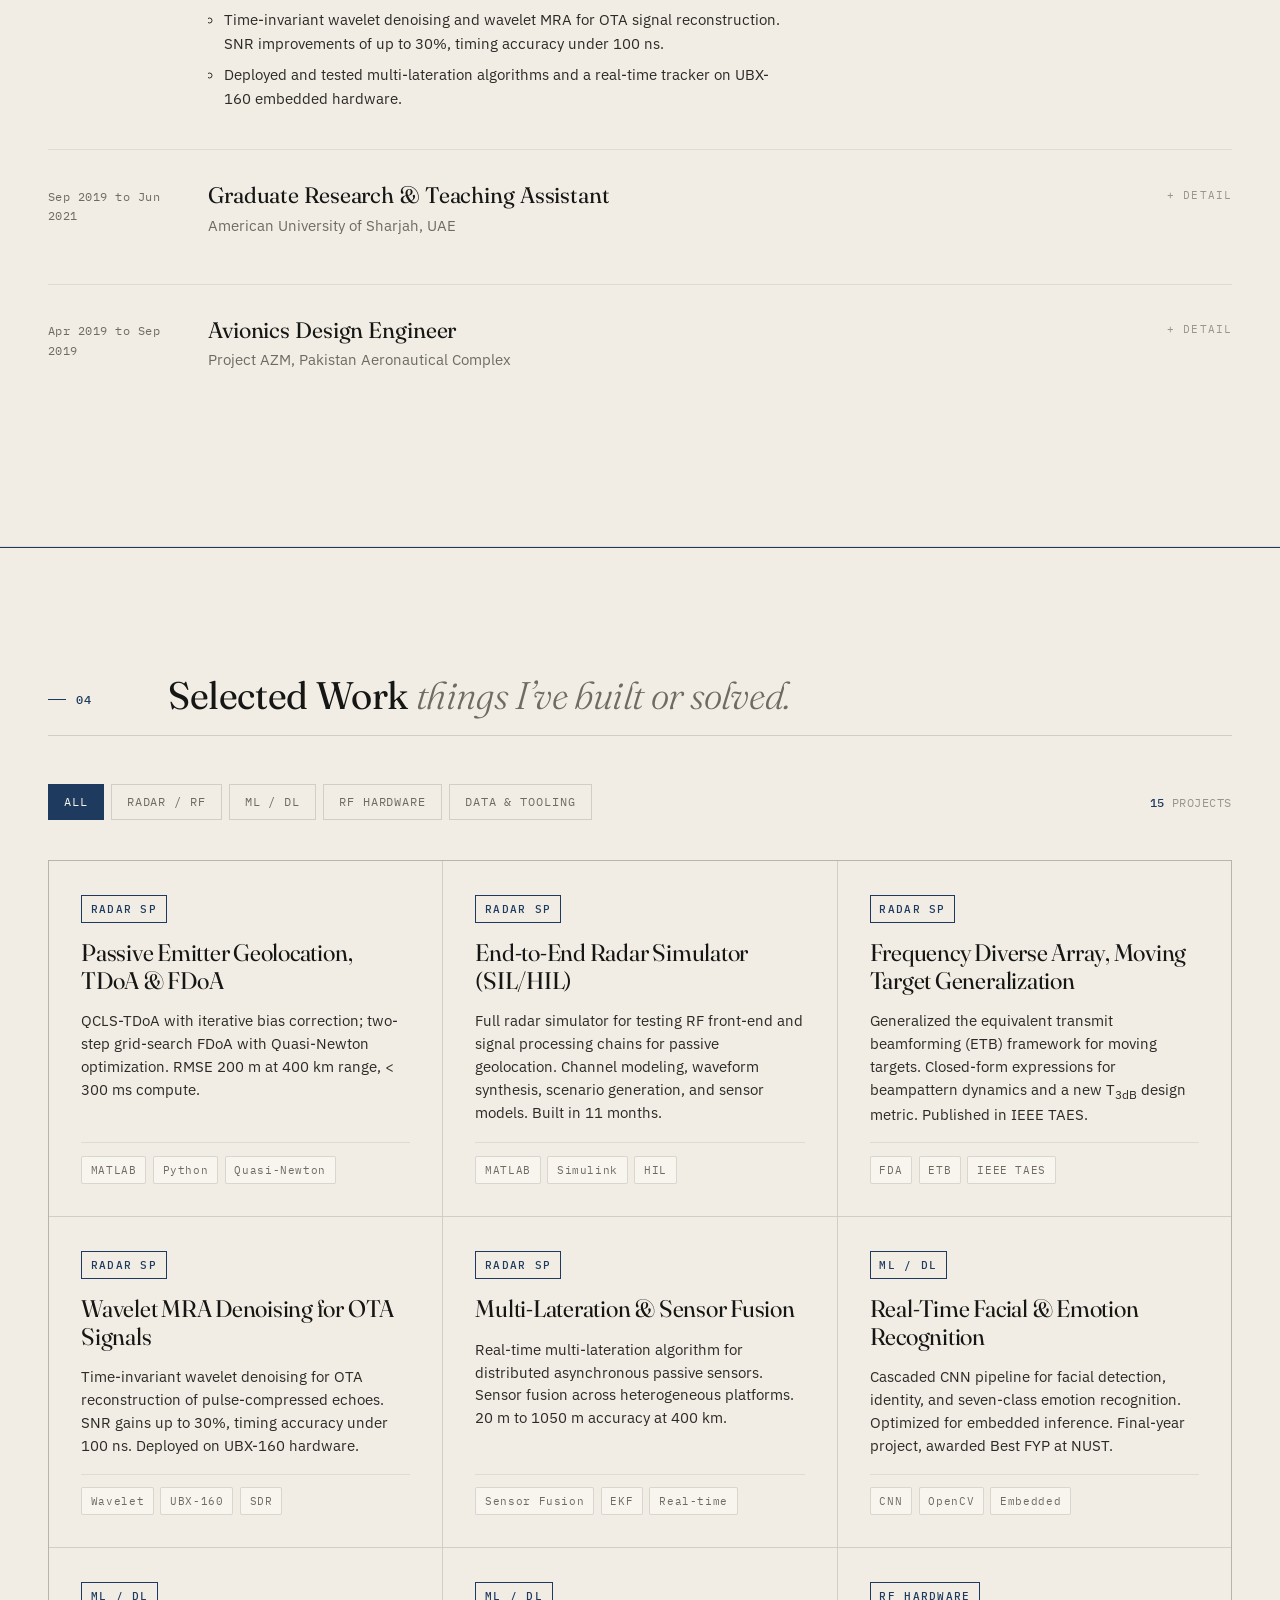
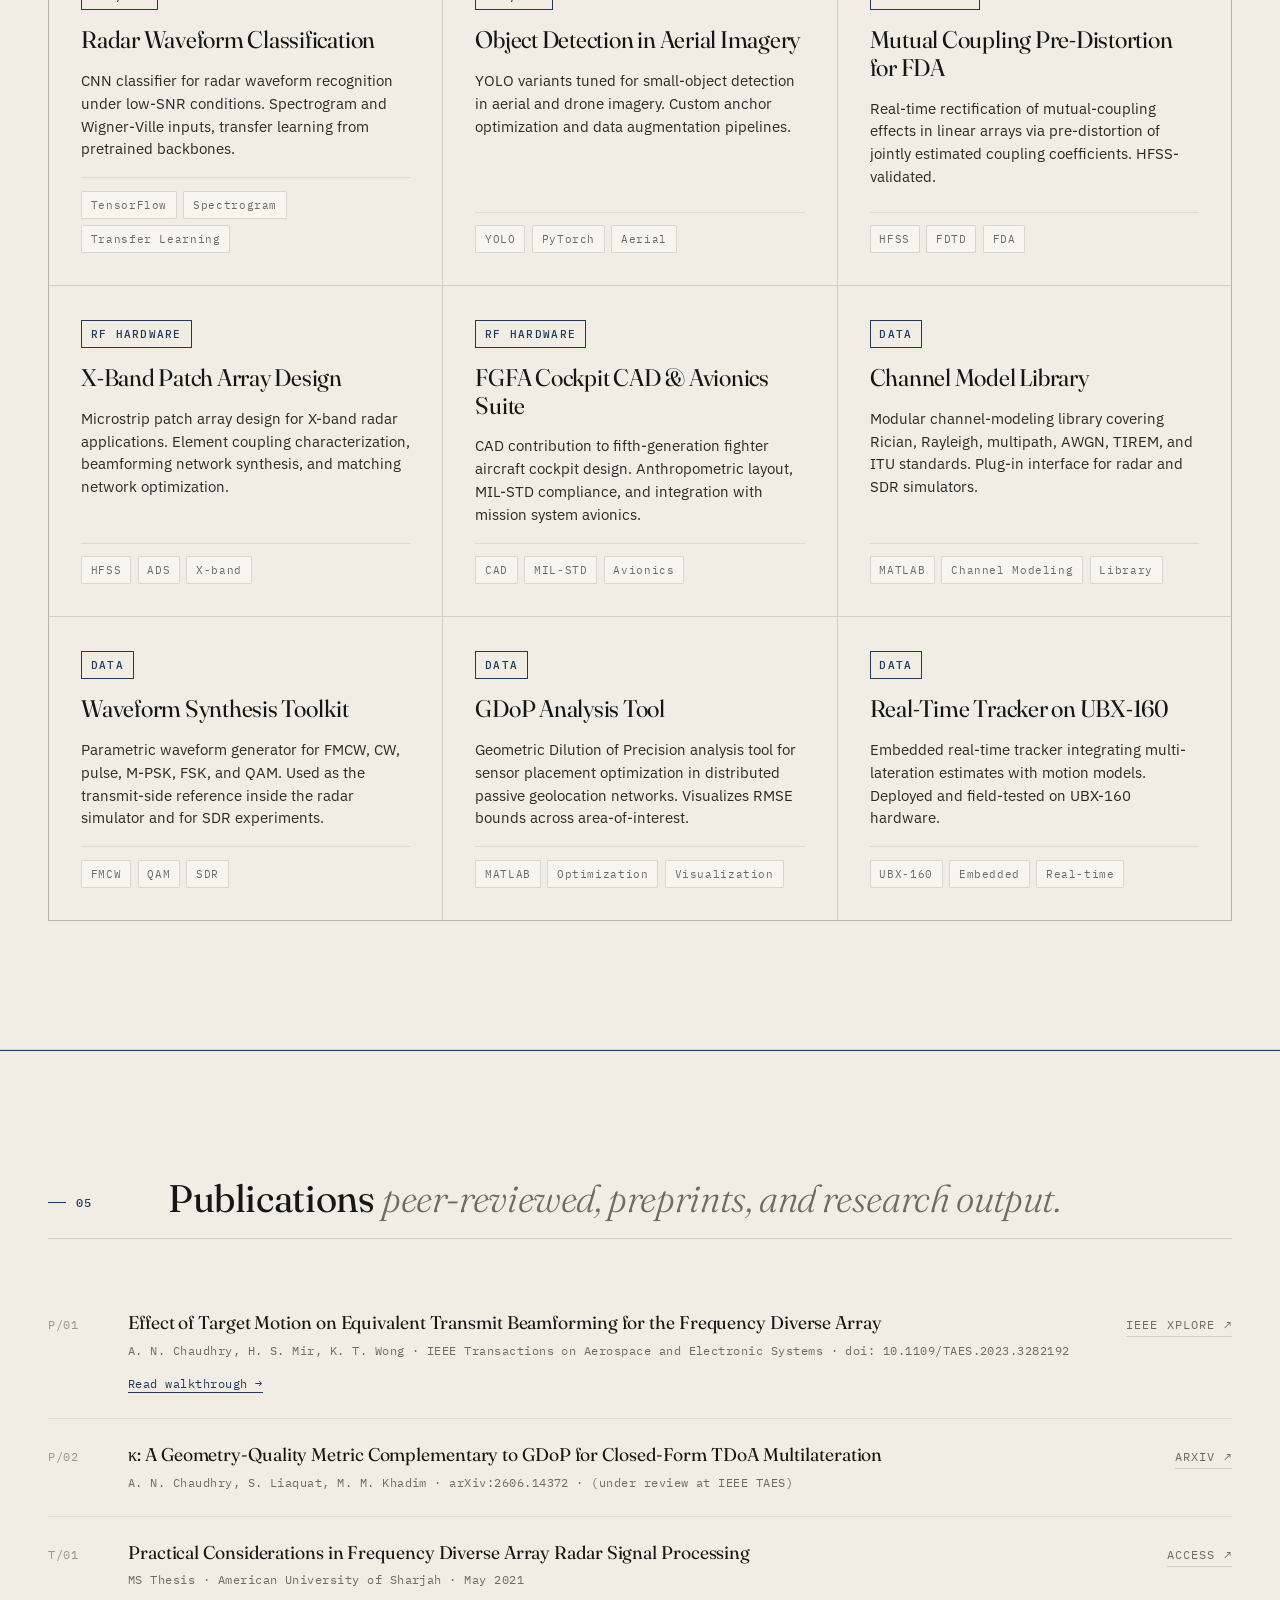
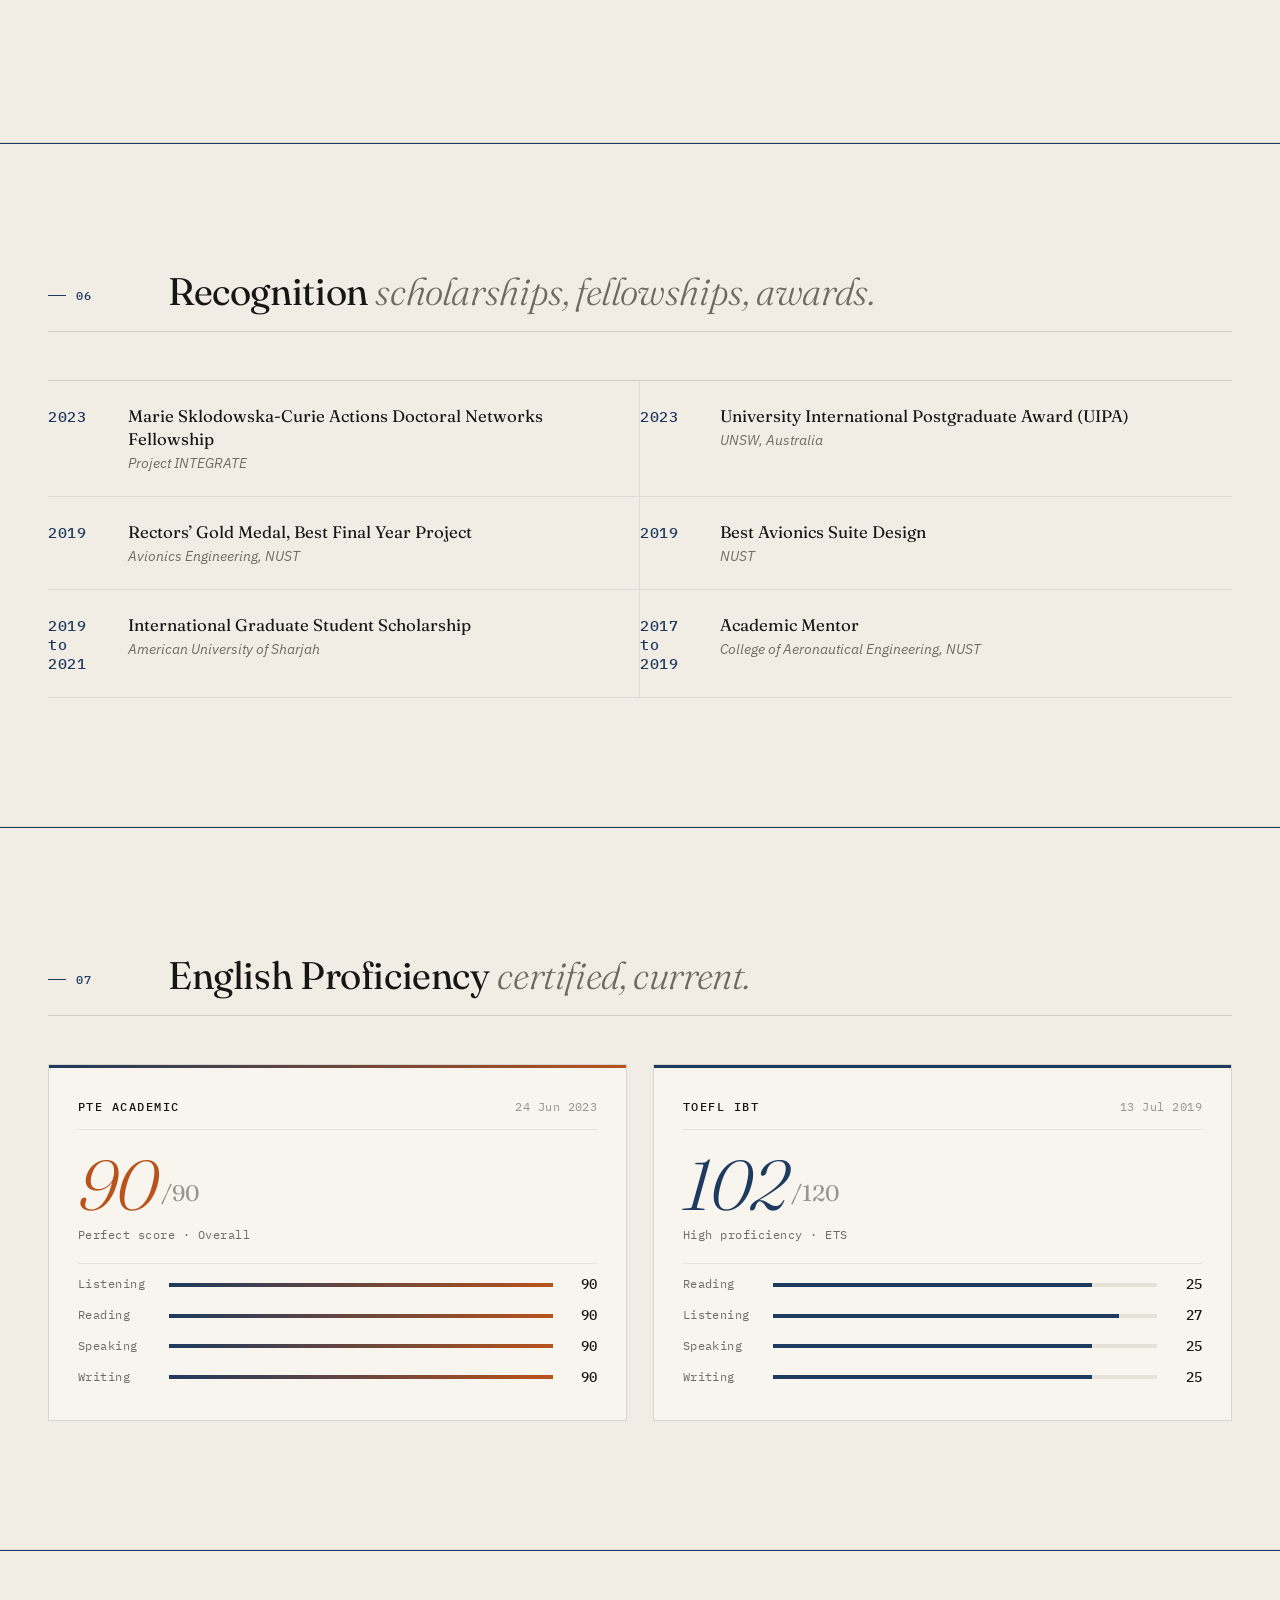
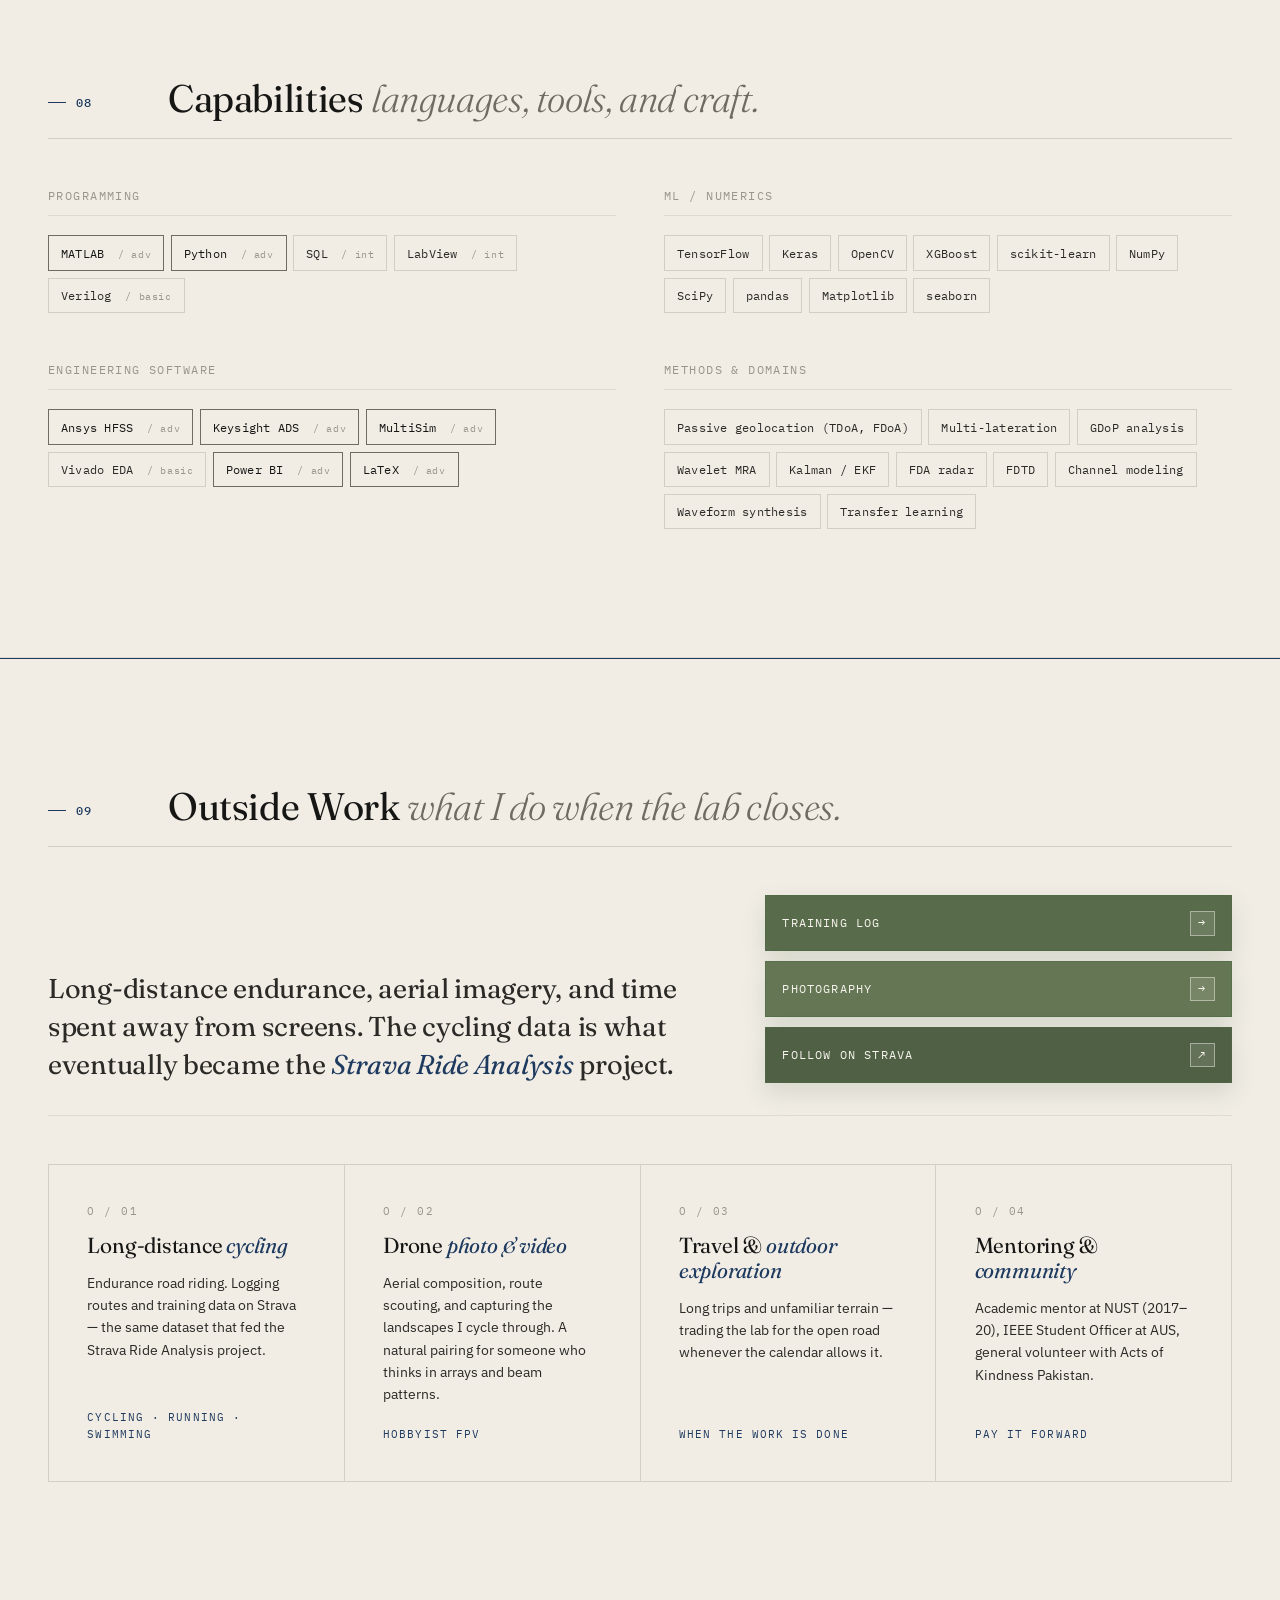
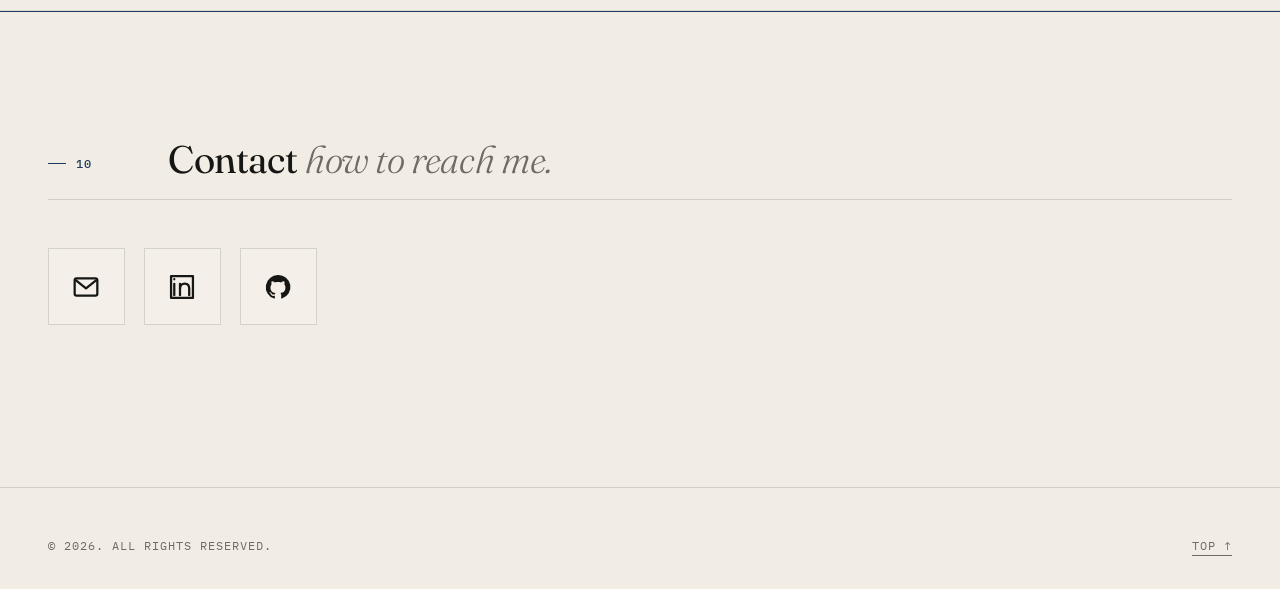
==== commit 9412272e: "Refresh portfolio content and research UI" ====
--- a/index.html
+++ b/index.html
@@ -85,22 +85,12 @@
               <span class="arrow">↗</span>
             </a>
             <a href="#contact" class="btn">Get in Touch</a>
-          </div>
-
-          <div class="hero-figure">
-            <div class="hero-stat">
-              <div class="num">200<span class="unit">m RMSE</span></div>
-              <div class="desc">FDoA Localization at 400 km</div>
-            </div>
-            <div class="hero-stat">
-              <div class="num">&lt;100<span class="unit">ns</span></div>
-              <div class="desc">Wavelet-Denoised Timing Accuracy</div>
-            </div>
-            <div class="hero-stat">
-              <div class="num">11<span class="unit">months</span></div>
-              <div class="desc">End-to-End Radar Simulator</div>
-            </div>
-          </div>
+            <a href="assets/resume.pdf" download class="btn">Resume</a>
+          </div>
+
+          <figure class="hero-figure hero-portrait">
+            <img src="assets/abeer-hero-crop.jpeg" alt="Abeer Nasir Chaudhry" width="1100" height="1375" loading="eager" decoding="async" />
+          </figure>
 
         </div>
 
@@ -189,7 +179,7 @@
             I work on the algorithms that turn radio frequencies and timing measurements into something useful. <strong>Emitter positions, target tracks, denoised waveforms.</strong> Most of what I build lives somewhere between a simulation, a signal processing chain, and an embedded system.
           </p>
           <p>
-            Current work at <strong>NASTP</strong> centers on passive geolocation. Earlier graduate research at the <strong>American University of Sharjah</strong> produced a <em>published IEEE TAES paper</em> on the effect of target motion on equivalent transmit beamforming for the Frequency Diverse Array. Marie Sklodowska-Curie Doctoral Networks fellowship awardee, 2023.
+            Current work at <strong>NASTP</strong> centers on passive geolocation. Earlier graduate research at the <strong>American University of Sharjah</strong> produced a <em>published IEEE TAES Transactions paper</em> on equivalent transmit beamforming for the Frequency Diverse Array. I remain active in research as a published IEEE Transactions author, with additional manuscripts in progress and under revision. Marie Sklodowska-Curie Doctoral Networks fellowship awardee, 2023.
           </p>
         </div>
       </div>
@@ -430,7 +420,7 @@
       <div class="container">
         <header class="section-head reveal">
           <div class="section-num">05</div>
-          <h2 class="section-title">Publications &amp; Theses <em>peer-reviewed and research output.</em></h2>
+          <h2 class="section-title">Publications <em>peer-reviewed, preprints, and research output.</em></h2>
         </header>
 
         <ol class="pub-list">
@@ -444,6 +434,14 @@
               </div>
             </div>
             <a class="pub-link" href="https://doi.org/10.1109/TAES.2023.3282192" target="_blank" rel="noopener">IEEE Xplore ↗</a>
+          </li>
+          <li class="pub-item">
+            <div class="pub-num">P/02</div>
+            <div>
+              <h3 class="pub-title">&kappa;: A Geometry-Quality Metric Complementary to GDoP for Closed-Form TDoA Multilateration</h3>
+              <div class="pub-meta">A. N. Chaudhry, S. Liaquat, M. M. Khadim &middot; arXiv:2606.14372 &middot; (under review at IEEE TAES)</div>
+            </div>
+            <a class="pub-link" href="https://arxiv.org/abs/2606.14372" target="_blank" rel="noopener">arXiv ↗</a>
           </li>
           <li class="pub-item">
             <div class="pub-num">T/01</div>
@@ -665,31 +663,35 @@
           <h2 class="section-title">Contact <em>how to reach me.</em></h2>
         </header>
 
-        <div class="contact-grid">
-          <p class="contact-pitch reveal">
-            Open to <em>doctoral research</em>, applied radar and SP roles, and collaborations on signal processing, estimation theory, and applied ML.
-          </p>
-
-          <ul class="contact-list reveal-stagger">
+        <div class="contact-grid contact-icons-only">
+          <ul class="contact-list contact-icons reveal-stagger" aria-label="Contact links">
             <li>
-              <a href="mailto:abeerchaudhryofficial@gmail.com">
-                <span class="channel">Email</span>
-                <span class="value">abeerchaudhryofficial@gmail.com</span>
-                <span class="arr">↗</span>
+              <a class="contact-icon-link" href="mailto:abeerchaudhryofficial@gmail.com" aria-label="Email" data-platform="Email" title="Email">
+                <svg viewBox="0 0 24 24" aria-hidden="true">
+                  <rect x="3.5" y="5.5" width="17" height="13" rx="1.4"></rect>
+                  <path d="M4.5 7l7.5 6 7.5-6"></path>
+                </svg>
+                <span class="sr-only">Email</span>
               </a>
             </li>
             <li>
-              <a href="https://linkedin.com/in/abeer-ch/" target="_blank" rel="noopener">
-                <span class="channel">LinkedIn</span>
-                <span class="value">linkedin.com/in/abeer-ch</span>
-                <span class="arr">↗</span>
+              <a class="contact-icon-link" href="https://linkedin.com/in/abeer-ch/" target="_blank" rel="noopener" aria-label="LinkedIn" data-platform="LinkedIn" title="LinkedIn">
+                <svg viewBox="0 0 24 24" aria-hidden="true">
+                  <path d="M6.2 9.6v8.5"></path>
+                  <path d="M6.2 6.1v.1"></path>
+                  <path d="M10.5 18.1V9.6"></path>
+                  <path d="M10.5 13.1c0-2 1.3-3.7 3.5-3.7 2.1 0 3.4 1.4 3.4 3.8v4.9"></path>
+                  <path d="M3.8 3.8h16.4v16.4H3.8z"></path>
+                </svg>
+                <span class="sr-only">LinkedIn</span>
               </a>
             </li>
             <li>
-              <a href="https://github.com/abeernch" target="_blank" rel="noopener">
-                <span class="channel">GitHub</span>
-                <span class="value">github.com/abeernch</span>
-                <span class="arr">↗</span>
+              <a class="contact-icon-link" href="https://github.com/abeernch" target="_blank" rel="noopener" aria-label="GitHub" data-platform="GitHub" title="GitHub">
+                <svg viewBox="0 0 24 24" aria-hidden="true">
+                  <path d="M12 3.6a8.5 8.5 0 0 0-2.7 16.6c.4.1.5-.2.5-.4v-1.5c-2.2.5-2.7-.9-2.7-.9-.4-.9-.9-1.1-.9-1.1-.7-.5.1-.5.1-.5.8.1 1.2.8 1.2.8.7 1.2 1.9.8 2.3.6.1-.5.3-.8.5-1-1.8-.2-3.6-.9-3.6-3.9 0-.9.3-1.6.8-2.2-.1-.2-.4-1 .1-2.1 0 0 .7-.2 2.3.8.7-.2 1.4-.3 2.1-.3s1.4.1 2.1.3c1.6-1 2.3-.8 2.3-.8.5 1.1.2 1.9.1 2.1.5.6.8 1.3.8 2.2 0 3-1.8 3.7-3.6 3.9.3.2.6.7.6 1.4v2.2c0 .2.1.5.6.4A8.5 8.5 0 0 0 12 3.6z"></path>
+                </svg>
+                <span class="sr-only">GitHub</span>
               </a>
             </li>
           </ul>
@@ -701,14 +703,8 @@
 
   <footer class="site-footer">
     <div class="container">
-      <div class="brand-block">Abeer Nasir Chaudhry<br/>
-        <span style="font-family:var(--mono);font-size:0.78rem;color:var(--ink-muted);letter-spacing:0.06em;">Signal Processing &middot; Algorithm Engineering</span>
-      </div>
-      <div class="meta">
-        <span><span class="signal-dot"></span> Available for collaboration</span>
-        <span>Last revised, <span id="footerYear">2026</span></span>
-        <span>Built with restraint &middot; <a href="#" style="border-bottom:1px solid currentColor;">Top ↑</a></span>
-      </div>
+      <div class="copyright">© <span id="footerYear">2026</span>. All rights reserved.</div>
+      <a class="footer-top" href="#">Top ↑</a>
     </div>
   </footer>
 
--- a/styles.css
+++ b/styles.css
@@ -50,6 +50,17 @@
 a { color: inherit; text-decoration: none; }
 img { max-width: 100%; display: block; }
 button { font: inherit; color: inherit; background: none; border: 0; cursor: pointer; }
+.sr-only {
+  position: absolute;
+  width: 1px;
+  height: 1px;
+  padding: 0;
+  margin: -1px;
+  overflow: hidden;
+  clip: rect(0, 0, 0, 0);
+  white-space: nowrap;
+  border: 0;
+}
 
 /* selection */
 ::selection { background: var(--ink); color: var(--bone-light); }
@@ -388,38 +399,27 @@
   color: var(--ink-muted);
 }
 .site-footer .container {
-  display: grid;
-  grid-template-columns: 1fr 1fr;
+  display: flex;
+  justify-content: space-between;
   gap: 2rem;
-  align-items: end;
-}
-.site-footer .brand-block {
-  font-family: var(--serif);
-  font-size: 1.4rem;
-  color: var(--ink);
-  font-weight: 400;
-}
-.site-footer .meta {
-  text-align: right;
+  align-items: center;
+}
+.site-footer .copyright,
+.site-footer .footer-top {
   letter-spacing: 0.08em;
   text-transform: uppercase;
 }
-.site-footer .meta span { display: block; margin-bottom: 0.4rem; }
-.site-footer .meta .signal-dot {
-  display: inline-block;
-  width: 0.5rem; height: 0.5rem; border-radius: 50%;
-  background: #4a8d4f;
-  margin-right: 0.4rem;
-  animation: pulse 2.5s ease-in-out infinite;
-}
-@keyframes pulse {
-  0%, 100% { opacity: 0.4; }
-  50% { opacity: 1; }
+.site-footer .footer-top {
+  border-bottom: 1px solid currentColor;
+  white-space: nowrap;
 }
 
 @media (max-width: 720px) {
-  .site-footer .container { grid-template-columns: 1fr; }
-  .site-footer .meta { text-align: left; }
+  .site-footer .container {
+    align-items: flex-start;
+    flex-direction: column;
+    gap: 0.8rem;
+  }
 }
 
 /* ============================================
@@ -501,40 +501,45 @@
 
 .hero-figure {
   position: relative;
-  margin-top: 3rem;
-  border-top: 1px solid var(--hairline);
-  padding-top: 2rem;
-  display: grid;
-  grid-template-columns: 1fr 1fr 1fr;
-  gap: 2rem;
-}
-.hero-stat {
-  border-left: 1px solid var(--hairline-2);
-  padding-left: 1.25rem;
-}
-.hero-stat:first-child { border-left: 0; padding-left: 0; }
-.hero-stat .num {
-  font-family: var(--serif);
-  font-size: clamp(1.8rem, 3.5vw, 2.6rem);
-  font-weight: 400;
-  line-height: 1;
-  font-variation-settings: "opsz" 60;
-  letter-spacing: -0.01em;
-  color: var(--accent);
-}
-.hero-stat .num .unit {
-  font-family: var(--mono);
-  font-size: 0.7em;
-  color: var(--ink-muted);
-  margin-left: 0.2em;
-}
-.hero-stat .desc {
-  font-family: var(--mono);
-  font-size: 0.7rem;
-  letter-spacing: 0.1em;
-  text-transform: uppercase;
-  color: var(--ink-muted);
-  margin-top: 0.6rem;
+  margin: 0;
+}
+.hero-portrait {
+  width: min(62vw, 340px);
+  aspect-ratio: 1;
+  justify-self: start;
+  border-radius: 50%;
+  overflow: hidden;
+  border: 1px solid rgba(22, 22, 20, 0.18);
+  background: var(--bone-light);
+  box-shadow:
+    0 28px 70px rgba(22, 22, 20, 0.12),
+    inset 0 0 0 10px rgba(241, 237, 229, 0.28);
+  isolation: isolate;
+}
+.hero-portrait::before {
+  content: '';
+  position: absolute;
+  inset: 0;
+  border-radius: 50%;
+  box-shadow: inset 0 0 0 1px rgba(248, 245, 239, 0.58);
+  pointer-events: none;
+  z-index: 1;
+}
+.hero-portrait::after {
+  content: '';
+  position: absolute;
+  inset: 10%;
+  border-radius: 50%;
+  background: radial-gradient(circle at 52% 45%, rgba(30, 58, 95, 0.16), rgba(30, 58, 95, 0) 68%);
+  z-index: -1;
+}
+.hero-portrait img {
+  width: 100%;
+  height: 100%;
+  object-fit: cover;
+  object-position: 50% 32%;
+  filter: grayscale(1) contrast(1.08) brightness(1.02);
+  opacity: 0.96;
 }
 
 /* signal SVG decoration — interactive grid with cursor spotlight */
@@ -552,7 +557,30 @@
 }
 @media (min-width: 880px) {
   .hero-signal { display: block; }
-  .hero-grid { padding-right: 6rem; position: relative; z-index: 1; }
+  .hero-grid {
+    grid-template-columns: minmax(0, 1fr) minmax(260px, 400px);
+    align-items: center;
+    padding-right: 0;
+    position: relative;
+    z-index: 1;
+  }
+  .hero-meta,
+  .hero-name,
+  .hero-tagline,
+  .hero-actions {
+    grid-column: 1;
+  }
+  .hero-figure {
+    grid-column: 2;
+    grid-row: 1 / span 4;
+    justify-self: end;
+  }
+}
+@media (max-width: 879px) {
+  .hero-portrait {
+    width: min(76vw, 280px);
+    margin-top: 0;
+  }
 }
 .hero-signal svg {
   width: 100%;
@@ -1091,7 +1119,7 @@
 .outside-links {
   display: flex;
   flex-direction: column;
-  gap: 0.4rem;
+  gap: 0.65rem;
   font-family: var(--mono);
   font-size: 0.74rem;
   letter-spacing: 0.1em;
@@ -1102,15 +1130,38 @@
   justify-content: space-between;
   align-items: center;
   gap: 1.5rem;
-  padding: 0.85rem 0;
-  border-top: 1px solid var(--hairline-2);
-  color: var(--ink-muted);
-  transition: color 0.2s ease, padding 0.25s ease;
-}
-.outside-link:last-child { border-bottom: 1px solid var(--hairline-2); }
-.outside-link:hover { color: var(--accent); padding-left: 0.4rem; }
-.outside-link .arr { transition: transform 0.25s ease; }
-.outside-link:hover .arr { transform: translateX(3px); }
+  min-height: 3.25rem;
+  padding: 0.9rem 1rem;
+  border: 1px solid rgba(79, 105, 72, 0.56);
+  background: #586b4a;
+  color: var(--bone-light);
+  box-shadow: 0 10px 24px rgba(79, 105, 72, 0.16);
+  transition: transform 0.2s ease, background 0.2s ease, border-color 0.2s ease, box-shadow 0.2s ease;
+}
+.outside-link:nth-child(2) { background: #647653; }
+.outside-link.outside-link-ext { background: #4f6044; }
+.outside-link:hover,
+.outside-link:focus-visible {
+  transform: translateY(-2px);
+  background: #47583c;
+  border-color: rgba(71, 88, 60, 0.88);
+  box-shadow: 0 14px 30px rgba(79, 105, 72, 0.24);
+  outline: 0;
+}
+.outside-link .arr {
+  display: inline-grid;
+  place-items: center;
+  width: 1.55rem;
+  aspect-ratio: 1;
+  border: 1px solid rgba(248, 245, 239, 0.45);
+  background: rgba(248, 245, 239, 0.12);
+  transition: transform 0.25s ease, background 0.25s ease;
+}
+.outside-link:hover .arr,
+.outside-link:focus-visible .arr {
+  transform: translateX(3px);
+  background: rgba(248, 245, 239, 0.2);
+}
 
 @media (max-width: 820px) {
   .outside-intro { grid-template-columns: 1fr; gap: 2rem; }
@@ -1192,6 +1243,9 @@
   align-items: start;
 }
 @media (max-width: 820px) { .contact-grid { grid-template-columns: 1fr; gap: 2rem; } }
+.contact-icons-only {
+  display: block;
+}
 .contact-pitch {
   font-family: var(--serif);
   font-style: italic;
@@ -1211,6 +1265,13 @@
   gap: 0;
   border-top: 1px solid var(--hairline);
 }
+.contact-icons {
+  display: flex;
+  flex-wrap: wrap;
+  gap: 1rem 1.2rem;
+  border: 0;
+  padding-bottom: 2.1rem;
+}
 .contact-list li {
   display: grid;
   grid-template-columns: 7rem 1fr auto;
@@ -1230,6 +1291,8 @@
   font-family: var(--serif);
   font-size: 1.1rem;
   letter-spacing: -0.005em;
+  min-width: 0;
+  overflow-wrap: anywhere;
 }
 .contact-list .arr {
   font-family: var(--mono);
@@ -1240,6 +1303,109 @@
 .contact-list a:hover .arr { transform: translate(2px, -2px); color: var(--ink); }
 .contact-list a {
   display: contents;
+}
+.contact-icons li {
+  display: block;
+  padding: 0;
+  border: 0;
+}
+.contact-icons .contact-icon-link {
+  position: relative;
+  display: inline-grid;
+  place-items: center;
+  width: clamp(4rem, 8vw, 4.8rem);
+  aspect-ratio: 1;
+  border: 1px solid var(--hairline);
+  color: var(--ink);
+  background: rgba(248, 245, 239, 0.42);
+  line-height: 0;
+  transition: transform 0.2s ease, background 0.2s ease, border-color 0.2s ease, color 0.2s ease;
+}
+.contact-icons .contact-icon-link::after {
+  content: attr(data-platform);
+  position: absolute;
+  left: 50%;
+  bottom: calc(100% + 0.62rem);
+  transform: translate(-50%, 5px);
+  opacity: 0;
+  pointer-events: none;
+  padding: 0.42rem 0.56rem;
+  border: 1px solid var(--hairline);
+  background: var(--ink);
+  color: var(--bone-light);
+  font-family: var(--mono);
+  font-size: 0.66rem;
+  line-height: 1;
+  letter-spacing: 0.1em;
+  text-transform: uppercase;
+  white-space: nowrap;
+  transition: opacity 0.18s ease, transform 0.18s ease;
+  z-index: 3;
+}
+.contact-icons .contact-icon-link::before {
+  content: '';
+  position: absolute;
+  left: 50%;
+  bottom: calc(100% + 0.24rem);
+  width: 0.58rem;
+  height: 0.58rem;
+  background: var(--ink);
+  border-right: 1px solid var(--hairline);
+  border-bottom: 1px solid var(--hairline);
+  transform: translate(-50%, 6px) rotate(45deg);
+  opacity: 0;
+  pointer-events: none;
+  transition: opacity 0.18s ease, transform 0.18s ease;
+  z-index: 2;
+}
+.contact-icons .contact-icon-link:hover,
+.contact-icons .contact-icon-link:focus-visible {
+  transform: translateY(-2px);
+  background: var(--ink);
+  border-color: var(--ink);
+  color: var(--bone-light);
+  outline: 0;
+}
+.contact-icons .contact-icon-link:hover::after,
+.contact-icons .contact-icon-link:focus-visible::after {
+  opacity: 1;
+  transform: translate(-50%, 0);
+}
+.contact-icons .contact-icon-link:hover::before,
+.contact-icons .contact-icon-link:focus-visible::before {
+  opacity: 1;
+  transform: translate(-50%, 0) rotate(45deg);
+}
+.contact-icons svg {
+  display: block;
+  width: 2rem;
+  height: 2rem;
+  fill: none;
+  stroke: currentColor;
+  stroke-width: 1.7;
+  stroke-linecap: round;
+  stroke-linejoin: round;
+}
+.contact-icons li:nth-child(3) svg {
+  width: 2.12rem;
+  height: 2.12rem;
+  fill: currentColor;
+  stroke: none;
+}
+@media (max-width: 540px) {
+  .contact-list li {
+    grid-template-columns: minmax(0, 1fr) auto;
+    gap: 0.35rem 1rem;
+  }
+  .contact-list .channel {
+    grid-column: 1 / -1;
+  }
+  .contact-icons {
+    gap: 0.8rem 1rem;
+  }
+  .contact-icons li {
+    display: block;
+  }
 }
 
 /* ============================================
@@ -1756,42 +1922,140 @@
   gap: 0.4rem 0.8rem;
 }
 .research-hero-byline .sep { color: var(--ink-faint); }
-.research-hero-stats {
-  display: grid;
-  grid-template-columns: repeat(3, 1fr);
-  gap: 1.6rem;
-  margin-bottom: 2.4rem;
-  padding: 1.6rem 0;
-  border-top: 1px solid var(--hairline);
-  border-bottom: 1px solid var(--hairline);
-}
-.rh-stat { display: flex; flex-direction: column; gap: 0.4rem; }
-.rh-stat-num {
-  font-family: var(--serif);
-  font-style: italic;
-  font-weight: 300;
-  font-size: clamp(1.8rem, 3.4vw, 2.6rem);
-  color: var(--accent);
-  line-height: 1;
-}
-.rh-stat-num sup, .rh-stat-num sub {
-  font-size: 0.5em;
-  font-style: normal;
-  color: var(--ink-muted);
-}
-.rh-stat-label {
-  font-family: var(--mono);
-  font-size: 0.72rem;
-  color: var(--ink-muted);
-  letter-spacing: 0.04em;
-  text-transform: uppercase;
-  line-height: 1.4;
-}
 .research-hero-actions { display: flex; flex-wrap: wrap; gap: 0.8rem; }
 
 @media (max-width: 700px) {
   .research-hero-bg { width: 100%; opacity: 0.25; }
-  .research-hero-stats { grid-template-columns: 1fr; gap: 1rem; }
+}
+
+/* ---------- Research tabs ---------- */
+.research-tabs-shell {
+  padding: clamp(2.4rem, 5vw, 4rem) 0;
+  border-bottom: 1px solid var(--hairline);
+  background: linear-gradient(180deg, rgba(248,245,239,0.92), rgba(241,237,229,0.72));
+}
+.research-tabs-shell .container {
+  max-width: var(--max);
+  margin: 0 auto;
+  padding: 0 var(--gutter);
+}
+.research-tabs-intro {
+  display: grid;
+  gap: 0.8rem;
+  margin-bottom: 1.6rem;
+}
+.research-tabs {
+  display: grid;
+  grid-template-columns: repeat(3, minmax(0, 1fr));
+  gap: 0.8rem;
+}
+.research-tab {
+  display: grid;
+  gap: 0.35rem;
+  min-height: 6.2rem;
+  align-content: center;
+  padding: 1rem 1.05rem;
+  border: 1px solid rgba(30, 58, 95, 0.24);
+  background: rgba(248,245,239,0.86);
+  color: var(--ink);
+  text-align: left;
+  box-shadow: inset 0 0 0 1px rgba(255,255,255,0.28);
+  transition: transform 0.2s ease, background 0.2s ease, border-color 0.2s ease, color 0.2s ease, box-shadow 0.2s ease;
+}
+.research-tab:hover,
+.research-tab:focus-visible {
+  transform: translateY(-2px);
+  border-color: rgba(79, 105, 72, 0.64);
+  background: #eef0e7;
+  color: var(--ink);
+  box-shadow: 0 12px 26px rgba(30,58,95,0.08);
+  outline: 0;
+}
+.research-tab.is-active {
+  background: #4f6044;
+  border-color: #4f6044;
+  color: var(--bone-light);
+  box-shadow: 0 14px 30px rgba(79,105,72,0.22);
+}
+.research-tab-kicker {
+  font-family: var(--mono);
+  font-size: 0.68rem;
+  letter-spacing: 0.1em;
+  text-transform: uppercase;
+  color: currentColor;
+  opacity: 0.82;
+}
+.research-tab:not(.is-active) .research-tab-kicker { color: var(--accent); opacity: 1; }
+.research-tab-title {
+  font-family: var(--serif);
+  font-size: clamp(1.05rem, 1.5vw, 1.25rem);
+  line-height: 1.15;
+  letter-spacing: -0.005em;
+}
+.research-tab-panels {
+  background: var(--bone);
+}
+.research-tab-panel[hidden] {
+  display: none;
+}
+.research-tab-panel:focus {
+  outline: none;
+}
+.research-summary-panel {
+  min-height: 48vh;
+}
+.research-summary-grid {
+  display: grid;
+  grid-template-columns: repeat(3, minmax(0, 1fr));
+  gap: 1rem;
+  margin-top: 2.2rem;
+}
+.research-detail-grid {
+  display: grid;
+  grid-template-columns: repeat(2, minmax(0, 1fr));
+  gap: 1rem;
+  margin-top: 1rem;
+}
+.research-summary-card {
+  border: 1px solid var(--hairline);
+  background: var(--bone-light);
+  padding: 1.3rem;
+}
+.research-detail-card {
+  border: 1px solid rgba(30, 58, 95, 0.16);
+  background: rgba(248,245,239,0.58);
+  padding: 1.3rem;
+}
+.research-summary-card h3,
+.research-detail-card h3 {
+  margin: 0.65rem 0 0.55rem;
+  font-family: var(--serif);
+  font-size: 1.18rem;
+  line-height: 1.2;
+  letter-spacing: -0.005em;
+}
+.research-summary-card p,
+.research-detail-card p {
+  margin: 0;
+  color: var(--ink-soft);
+  font-size: 0.94rem;
+  line-height: 1.6;
+}
+.research-panel-actions {
+  display: flex;
+  flex-wrap: wrap;
+  gap: 0.8rem;
+  margin-top: 2rem;
+}
+@media (max-width: 820px) {
+  .research-tabs,
+  .research-summary-grid,
+  .research-detail-grid {
+    grid-template-columns: 1fr;
+  }
+  .research-tab {
+    min-height: 5rem;
+  }
 }
 
 /* ---- research hero animation ---- */
@@ -2074,6 +2338,7 @@
   padding: 2.2rem 0;
   border-bottom: 1px solid var(--hairline);
 }
+.eq-block > * { min-width: 0; }
 .eq-block:last-child { border-bottom: 0; }
 .eq-num {
   font-family: var(--mono);
@@ -2092,6 +2357,8 @@
   border-left: 3px solid var(--accent);
   padding: 1.2rem 1.6rem;
   margin-bottom: 1rem;
+  max-width: 100%;
+  min-width: 0;
   overflow-x: auto;
   white-space: normal;
 }
@@ -2599,6 +2866,9 @@
   background: transparent;
   padding: 0;
   margin: 0 !important;
+  max-width: 100%;
+  overflow-x: auto;
+  overflow-y: hidden;
 }
 /* Remove the old eq-display italic-serif fallback once MathJax replaces content */
 .eq-display { padding: 1rem 1.4rem; }
